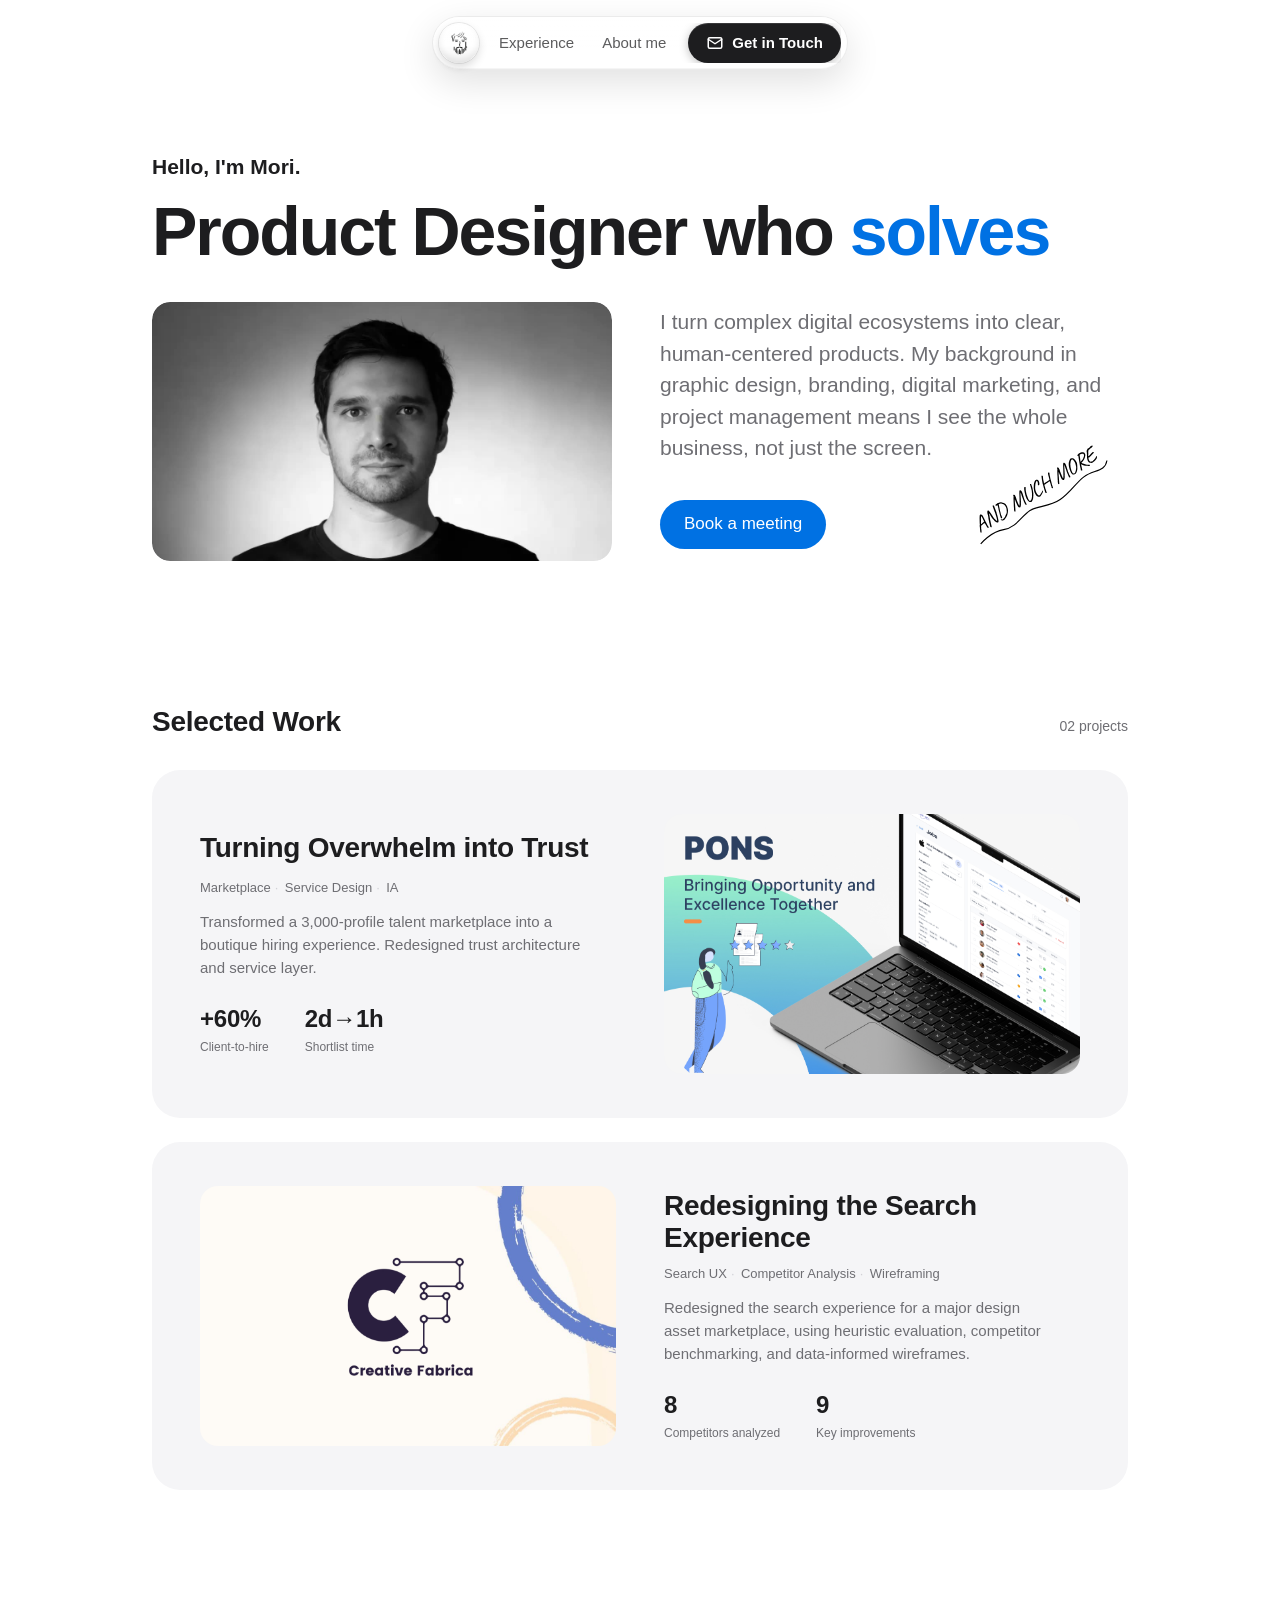
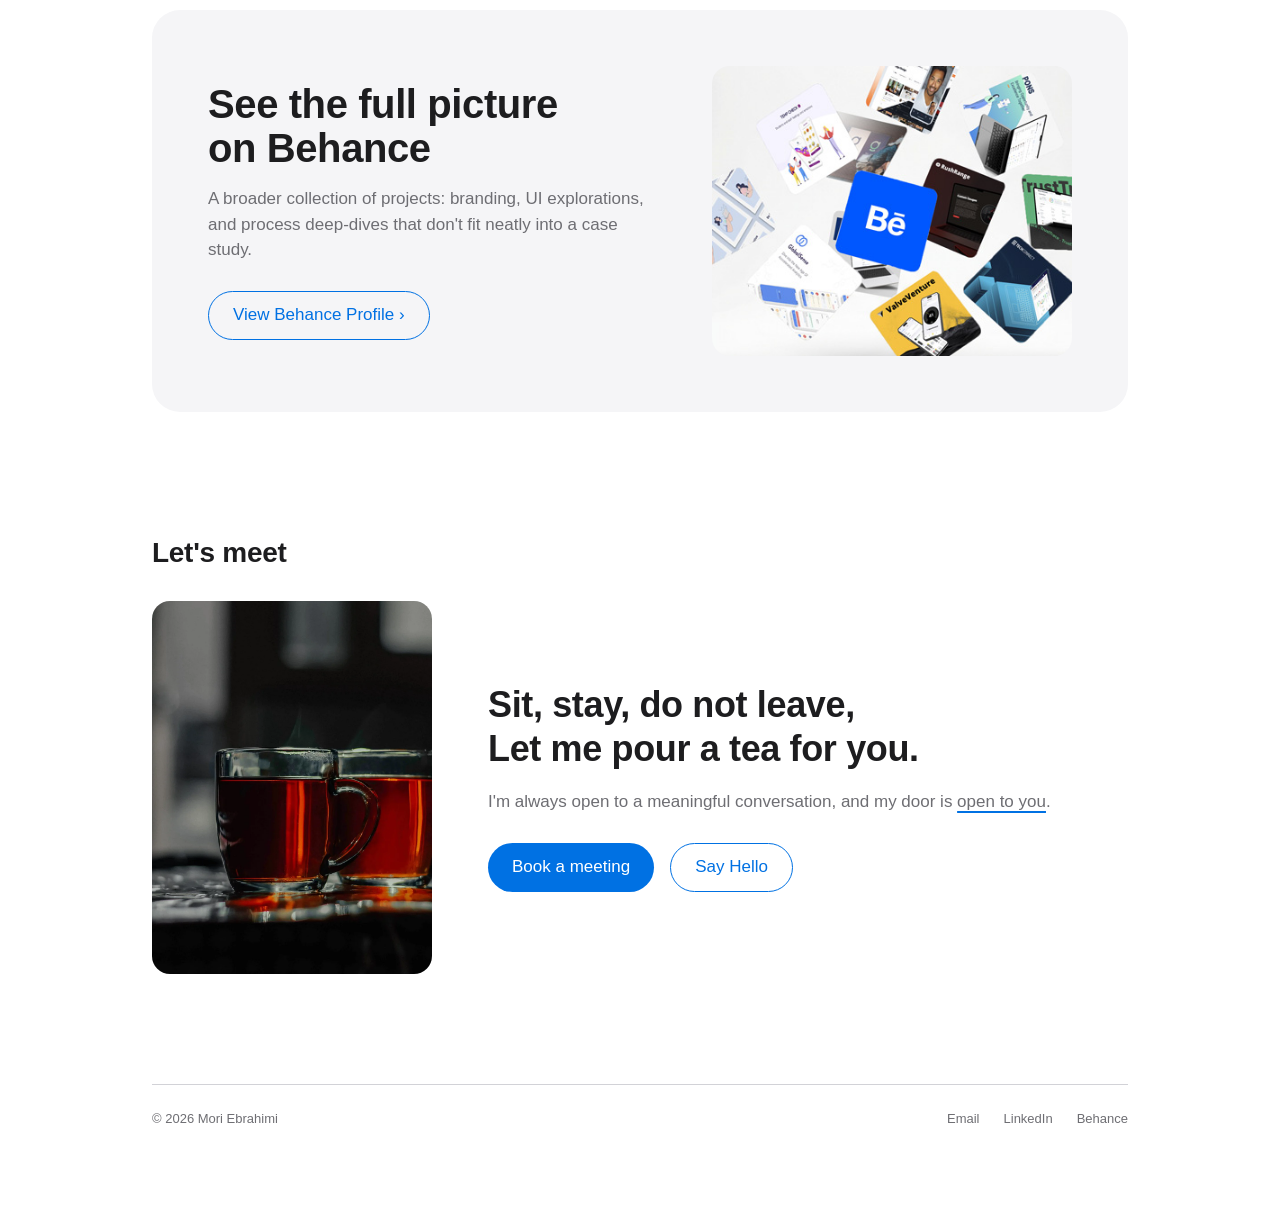
==== index.html @ 897877dc "Hero video zoom 120% to 115% Co-Authored-By: Claude Fable 5.1 <noreply@anthropic.com>" ====
<!DOCTYPE html>
<html lang="en">
<head>
<meta charset="UTF-8"/>
<meta name="viewport" content="width=device-width,initial-scale=1"/>
<title>Mori Ebrahimi | Senior Product Designer</title>
<link rel="icon" type="image/png" href="favicon.png"/>
<link rel="stylesheet" href="style.css?v=20260906d"/>
</head>
<body>
<!--
THESIS: The Apple marketing-page canon executed straight for one designer's
portfolio: a recruiter gets an airy, familiar premium read and one blue action.
OWN-WORLD: White ground, ink #1d1d1f, gray #f5f5f7 bento cards at 28px radius,
system SF type (semibold negative-tracked display, gray 21px subheads), pill
buttons and links in Apple blue #0071e3.
STORY: Visitor learns who Mori is, sees outcome-led work, and books a meeting.
FIRST VIEWPORT: Floating black glass nav pill (avatar, links, "Get in Touch")
that collapses to "Let's talk" on scroll down; left-aligned greeting;
"Product Designer who [solves/builds/codes/ships]" headline with the verb
swapping in blue; delayed-start intro video beside a gray bio and the blue
Book-a-meeting pill.
FORM: Apple canon, user-pinned standing exit (beats roll); supersedes the
Swiss rendition of seed e1148bf5.
FINISH: unreviewed and undocumented is unfinished; this build ends with the
finish review, the verdict, DESIGN.md, and every shipping raster carrying its
provenance.
-->
<div class="page">

  <nav>
    <div class="nav-pill">
      <a class="nav-avatar" href="/" aria-label="Home"><img src="/favicon.png" alt=""/></a>
      <div class="nav-full">
        <a href="/experience">Experience</a>
        <a href="/aboutme">About me</a>
        <a class="nav-cta" href="mailto:hello@mortzart.com"><svg class="nav-cta-icon" width="18" height="18" viewBox="0 0 24 24" fill="none" stroke="currentColor" stroke-width="2" stroke-linecap="round" stroke-linejoin="round" aria-hidden="true"><rect x="3" y="5" width="18" height="14" rx="2"/><path d="m3 7 9 6 9-6"/></svg><span class="nav-cta-label">Get in Touch</span></a>
      </div>
      <a class="nav-compact" href="mailto:hello@mortzart.com" tabindex="-1" aria-hidden="true">
        <span class="nav-compact-label">Let's talk</span><span class="nav-status-dot"></span>
      </a>
    </div>
  </nav>

  <header class="hero">
    <div class="hero-greeting">Hello, I'm Mori.</div>
    <h1 class="hero-title">Product Designer who <span class="highlight word-swap" data-words="solves|builds|codes|ships" aria-live="off">solves</span></h1>
    <div class="hero-grid">
      <div class="hero-frame">
        <video class="hero-video" muted playsinline preload="auto" poster="me_4-poster.jpg" aria-label="Mori Ebrahimi introduction video">
          <source src="me_4.mp4" type="video/mp4"/>
          <source src="me_4.webm" type="video/webm"/>
        </video>
      </div>
      <div class="hero-copy">
        <p class="hero-bio">I turn complex digital ecosystems into clear, human-centered products. My background in graphic design, branding, digital marketing, and project management means I see the whole business, not just the screen.</p>
        <div class="hero-cta">
          <a href="https://calendar.google.com/calendar/u/0/appointments/schedules/AcZssZ2-j6TMMwh3sD5Ye2CDJEo66KCIDpyV97RvcYP5jib4iib-_JdBVq_wesDUoRJqHv11t3A0w6ZC?gv=true" target="_blank" class="btn-hello">Book a meeting</a>
          <img class="hero-doodle" src="hero-doodle.svg" alt="And much more" width="174" height="62"/>
        </div>
      </div>
    </div>
  </header>

  <!-- ── SELECTED WORK ── -->
  <div class="projects">
    <div class="sec-head">
      <h2 class="sec-label">Selected Work</h2>
      <div class="sec-count">02 projects</div>
    </div>

    <a href="/casestudy/pons" class="project fade-in">
      <div class="p-img">
        <img src="/casestudy/pons/images/Pons.jpg" alt="PONS project"/>
      </div>
      <div class="p-info">
        <div class="p-top">
          <div class="p-title">Turning Overwhelm into Trust</div>
          <div class="p-arrow">›</div>
        </div>
        <div class="p-tags">
          <span class="p-tag">Marketplace</span>
          <span class="p-tag">Service Design</span>
          <span class="p-tag">IA</span>
        </div>
        <div class="p-desc">Transformed a 3,000-profile talent marketplace into a boutique hiring experience. Redesigned trust architecture and service layer.</div>
        <div class="p-metrics">
          <div><div class="p-metric-val">+60%</div><div class="p-metric-lbl">Client-to-hire</div></div>
          <div><div class="p-metric-val">2d→1h</div><div class="p-metric-lbl">Shortlist time</div></div>
        </div>
      </div>
    </a>

    <a href="/casestudy/cf" class="project fade-in">
      <div class="p-img">
        <img src="/casestudy/cf/images/cf.jpg" alt="Creative Fabrica"/>
      </div>
      <div class="p-info">
        <div class="p-top">
          <div class="p-title">Redesigning the Search Experience</div>
          <div class="p-arrow">›</div>
        </div>
        <div class="p-tags">
          <span class="p-tag">Search UX</span>
          <span class="p-tag">Competitor Analysis</span>
          <span class="p-tag">Wireframing</span>
        </div>
        <div class="p-desc">Redesigned the search experience for a major design asset marketplace, using heuristic evaluation, competitor benchmarking, and data-informed wireframes.</div>
        <div class="p-metrics">
          <div><div class="p-metric-val">8</div><div class="p-metric-lbl">Competitors analyzed</div></div>
          <div><div class="p-metric-val">9</div><div class="p-metric-lbl">Key improvements</div></div>
        </div>
      </div>
    </a>
  </div>

  <!-- ── BEHANCE ── -->
  <div class="behance-section">
    <div class="behance-text">
      <h2 class="behance-title">See the full picture on Behance</h2>
      <p class="behance-desc">A broader collection of projects: branding, UI explorations, and process deep-dives that don't fit neatly into a case study.</p>
      <a href="https://www.behance.net/emorteza" target="_blank" class="btn-hello-sec">View Behance Profile ›</a>
    </div>
    <div class="behance-img">
      <img src="behance.jpg" alt="Behance portfolio"/>
    </div>
  </div>

  <!-- ── ABOUT (page fades to black as this scrolls to the viewport center) ── -->
  <div class="color-scope" data-color="#000000">
  <div class="about">
    <div class="sec-head">
      <h2 class="sec-label">Let's meet</h2>
    </div>
    <div class="about-content">
      <div class="about-portrait">
        <img src="tea.webp" alt="Tea"/>
      </div>
      <div>
        <div class="about-quote">Sit, stay, do not leave,<br>Let me pour a tea for you.</div>
        <div class="about-text">I'm always open to a meaningful conversation, and my door is <span class="underline-accent">open to you</span>.</div>
        <div class="btn-hello-group">
          <a href="https://calendar.google.com/calendar/u/0/appointments/schedules/AcZssZ2-j6TMMwh3sD5Ye2CDJEo66KCIDpyV97RvcYP5jib4iib-_JdBVq_wesDUoRJqHv11t3A0w6ZC?gv=true" target="_blank" class="btn-hello">Book a meeting</a>
          <a href="mailto:hello@mortzart.com" class="btn-hello-sec">Say Hello</a>
        </div>
      </div>
    </div>
  </div>

  <footer>
    <span>© 2026 Mori Ebrahimi</span>
    <div class="footer-links">
      <a href="mailto:hello@mortzart.com">Email</a>
      <a href="https://linkedin.com/in/emorteza" target="_blank">LinkedIn</a>
      <a href="https://www.behance.net/emorteza" target="_blank">Behance</a>
    </div>
  </footer>
  </div>

</div>
<script src="main.js?v=20260906"></script>
</body>
</html>
---- style.css ----
/*
  Apple marketing-page canon, executed straight (user-pinned).
  System SF type, ink #1d1d1f on white, gray #f5f5f7 bento cards with
  large radii, pill buttons in Apple blue, generous centered heroes.
*/

:root {
  --bg: #FFFFFF;
  --bg2: #F5F5F7;
  --bg3: #E8E8ED;
  --text: #1D1D1F;
  --muted: #6E6E73;
  --faint: #D2D2D7;
  --accent: #0071E3;
  --accent-hover: #0077ED;
  --dot: #E0D100;
  --accent2: #1D1D1F;
  --accent3: #86868B;
  --r-lg: 28px;
  --r-md: 18px;
  --r-sm: 12px;
  --serif: -apple-system, BlinkMacSystemFont, 'SF Pro Display', 'Helvetica Neue', Helvetica, Arial, sans-serif;
  --sans: -apple-system, BlinkMacSystemFont, 'SF Pro Text', 'SF Pro Display', 'Helvetica Neue', Helvetica, Arial, sans-serif;
  --mono: ui-monospace, 'SF Mono', SFMono-Regular, Menlo, monospace;
}

*, ::before, ::after { box-sizing: border-box; margin: 0; padding: 0; }
html { scroll-behavior: smooth; }
body {
  font-family: var(--sans);
  background: var(--bg);
  color: var(--text);
  line-height: 1.47;
  font-size: 17px;
  -webkit-font-smoothing: antialiased;
  overflow-x: hidden;
}
a { text-decoration: none; color: inherit; }
img { display: block; max-width: 100%; }
::selection { background: var(--accent); color: #FFFFFF; }
body { caret-color: var(--accent); }
:focus-visible { outline: 2px solid var(--accent); outline-offset: 3px; }

/* ══════════ LAYOUT ══════════ */
.page { max-width: 1024px; margin: 0 auto; padding: 104px 24px 80px; }

/* ══════════ NAV ══════════ */
nav {
  position: fixed;
  top: 16px;
  left: 0;
  right: 0;
  z-index: 100;
  display: flex;
  justify-content: center;
  align-items: center;
  pointer-events: none;
}
nav > * { pointer-events: auto; }


/* Floating glass pill: white glass on the light page. Over the black "Let's meet"
   chapter (body.is-dark) the same glass reads black, like material picking up its ground. */
.nav-pill {
  position: relative;
  display: flex;
  align-items: center;
  height: 54px;
  padding: 0 6px;
  border-radius: 999px;
  background-color: rgba(255, 255, 255, 0.62);
  backdrop-filter: blur(24px) saturate(160%);
  -webkit-backdrop-filter: blur(24px) saturate(160%);
  border: 1px solid rgba(0, 0, 0, 0.08);
  box-shadow:
    0 12px 36px rgba(0, 0, 0, 0.12),
    inset 0 1px 0 rgba(255, 255, 255, 1),
    inset 0 -1px 0 rgba(0, 0, 0, 0.04);
  transition: box-shadow 0.5s ease, background-color 0.8s ease, border-color 0.8s ease;
}
.nav-pill > * { position: relative; z-index: 1; }
/* Top sheen, separate layer so it can fade independently of the fill */
.nav-pill::before {
  content: '';
  position: absolute;
  inset: 0;
  border-radius: inherit;
  pointer-events: none;
  background: linear-gradient(180deg, rgba(255, 255, 255, 0.9) 0%, rgba(255, 255, 255, 0) 60%);
  opacity: 1;
  transition: opacity 0.8s ease;
}
nav.scrolled .nav-pill {
  background-color: rgba(255, 255, 255, 0.72);
  box-shadow:
    0 14px 40px rgba(0, 0, 0, 0.16),
    inset 0 1px 0 rgba(255, 255, 255, 1),
    inset 0 -1px 0 rgba(0, 0, 0, 0.04);
}
.nav-avatar {
  position: relative;
  flex: none;
  width: 40px;
  height: 40px;
  border-radius: 50%;
  overflow: hidden;
  background: #fff;
  box-shadow:
    0 0 0 1px rgba(0, 0, 0, 0.08),
    0 4px 10px rgba(0, 0, 0, 0.14);
  transition: box-shadow 0.3s ease;
}
.nav-avatar:hover {
  box-shadow:
    0 0 0 1px rgba(0, 0, 0, 0.12),
    0 6px 14px rgba(0, 0, 0, 0.2);
}
/* Curved-glass dome over the artwork: top specular arc, darker curved bottom */
.nav-avatar::after {
  content: '';
  position: absolute;
  inset: 0;
  border-radius: 50%;
  pointer-events: none;
  background:
    radial-gradient(ellipse 62% 38% at 50% 14%, rgba(255, 255, 255, 0.95) 0%, rgba(255, 255, 255, 0.45) 45%, rgba(255, 255, 255, 0) 100%),
    linear-gradient(180deg, rgba(255, 255, 255, 0.25) 0%, rgba(255, 255, 255, 0) 55%, rgba(0, 0, 0, 0.05) 100%);
  box-shadow:
    inset 0 -4px 6px rgba(0, 0, 0, 0.07),
    inset 0 1px 2px rgba(255, 255, 255, 1);
}
.nav-avatar img { display: block; width: 100%; height: 100%; object-fit: contain; transform: scale(0.82); }

/* The two states share one pill; widths animate via max-width */
.nav-full, .nav-compact {
  display: flex;
  align-items: center;
  white-space: nowrap;
  overflow: hidden;
  max-width: var(--w, 480px);
  opacity: 1;
  visibility: visible;
  transition:
    max-width 0.45s cubic-bezier(0.4, 0, 0.2, 1),
    opacity 0.25s ease 0.1s,
    visibility 0s linear 0s;
}
.nav-full a {
  flex: none;
  color: var(--text);
  font-size: 15px;
  font-weight: 500;
  padding: 0 14px;
  opacity: 0.72;
  transition: opacity 0.2s, color 0.8s ease;
}
.nav-full a:first-child { margin-left: 6px; }
.nav-full a:hover { opacity: 1; }
.nav-full a.active { opacity: 1; }
.nav-cta {
  display: inline-flex;
  align-items: center;
  gap: 8px;
  height: 40px;
  margin-left: 8px;
  padding: 0 18px !important;
  border-radius: 999px;
  background: #1D1D1F;
  color: #FFFFFF !important;
  font-weight: 600 !important;
  opacity: 1 !important;
  box-shadow: 0 2px 10px rgba(0, 0, 0, 0.25), inset 0 1px 0 rgba(255, 255, 255, 0.12);
  transition: transform 0.2s ease, box-shadow 0.2s ease, background-color 0.8s ease, color 0.8s ease;
}
.nav-cta:hover { transform: translateY(-1px); box-shadow: 0 4px 14px rgba(0, 0, 0, 0.3); }
.nav-cta-icon { flex: none; }

.nav-compact {
  gap: 10px;
  color: var(--text);
  transition: color 0.8s ease;
  font-size: 15px;
  font-weight: 600;
}
.nav-compact-label { padding-left: 12px; }
.nav-status-dot {
  flex: none;
  width: 10px;
  height: 10px;
  margin-right: 14px;
  border-radius: 50%;
  background: #30d158;
  box-shadow: 0 0 0 0 rgba(48, 209, 88, 0.5);
  animation: status-pulse 2s ease-out infinite;
}
@keyframes status-pulse {
  0% { box-shadow: 0 0 0 0 rgba(48, 209, 88, 0.55); }
  100% { box-shadow: 0 0 0 8px rgba(48, 209, 88, 0); }
}

/* Collapsed / expanded toggling */
.nav-compact,
nav.scrolled .nav-full {
  max-width: 0;
  opacity: 0;
  visibility: hidden;
  transition:
    max-width 0.45s cubic-bezier(0.4, 0, 0.2, 1),
    opacity 0.2s ease,
    visibility 0s linear 0.45s;
}
nav.scrolled .nav-compact {
  max-width: var(--w, 240px);
  opacity: 1;
  visibility: visible;
  transition:
    max-width 0.45s cubic-bezier(0.4, 0, 0.2, 1),
    opacity 0.25s ease 0.1s,
    visibility 0s linear 0s;
}
@media (prefers-reduced-motion: reduce) {
  .nav-full, .nav-compact, nav.scrolled .nav-full, nav.scrolled .nav-compact { transition: none; }
  .nav-status-dot { animation: none; }
}


/* ══════════ HERO ══════════ */
.hero {
  text-align: left;
  margin: 48px 0 140px;
}
.hero-greeting {
  font-size: 21px;
  font-weight: 600;
  margin-bottom: 14px;
}
.hero-title {
  font-size: clamp(40px, 6.4vw, 68px);
  font-weight: 600;
  line-height: 1.02;
  letter-spacing: -0.03em;
  margin: 0 0 36px;
}
.hero-grid {
  display: grid;
  grid-template-columns: minmax(280px, 460px) 1fr;
  gap: 48px;
  align-items: start;
}
.hero-frame {
  width: 100%;
  aspect-ratio: 16 / 9;
  border-radius: var(--r-md);
  overflow: hidden;
  background: var(--bg2);
  isolation: isolate;                 /* Safari: keep the scaled video clipped to the rounded frame */
  -webkit-mask-image: -webkit-radial-gradient(white, black);
}
.hero-video {
  display: block;
  width: 100%;
  height: 100%;
  object-fit: cover;
  /* Frame stays fixed; the footage is zoomed 115% inside it and cropped by overflow: hidden */
  transform: scale(1.15);
  transform-origin: center;
}
.hero-copy { padding-top: 4px; }
.hero .highlight { color: var(--accent); }
.hero-bio {
  font-size: 21px;
  color: var(--muted);
  line-height: 1.5;
  max-width: 560px;
  margin: 0 0 36px;
}
.hero-cta {
  position: relative;
  display: flex;
  align-items: center;
  gap: 24px;
  flex-wrap: wrap;
}
.hero-doodle {
  position: absolute;
  right: 0;
  bottom: 100%;
  width: 190px;
  height: auto;
  transform: translateY(35%) rotate(-32deg);
  transform-origin: center;
  pointer-events: none;
  user-select: none;
}

/* Word swap: all words stacked in one grid cell so width never jumps */
.word-swap {
  display: inline-grid;
  vertical-align: baseline;
  text-align: left;
  transition: width 0.45s ease;
}
.word-swap > span {
  grid-area: 1 / 1;
  width: max-content;
  opacity: 0;
  transform: translateY(0.35em);
  transition: opacity 0.45s ease, transform 0.45s ease;
  white-space: nowrap;
}
.word-swap > span.is-active {
  opacity: 1;
  transform: translateY(0);
}
.word-swap > span.is-leaving {
  opacity: 0;
  transform: translateY(-0.35em);
}
@media (prefers-reduced-motion: reduce) {
  .word-swap > span { transition: none; }
}

/* ══════════ SECTION HEADERS ══════════ */
.sec-head {
  display: flex;
  justify-content: space-between;
  align-items: baseline;
  margin-bottom: 28px;
}
.sec-label {
  font-size: 28px;
  font-weight: 600;
  letter-spacing: -0.01em;
  color: var(--text);
}
.sec-count { font-size: 14px; color: var(--muted); }

/* ══════════ PAGE HERO (subpages) ══════════ */
.page-hero {
  text-align: center;
  margin: 40px 0 96px;
}
.page-hero h1 {
  font-size: clamp(40px, 5.4vw, 64px);
  font-weight: 600;
  line-height: 1.07;
  letter-spacing: -0.015em;
  margin: 0 auto 22px;
  max-width: 20ch;
  text-wrap: balance;
}
.page-hero p {
  font-size: 21px;
  color: var(--muted);
  line-height: 1.5;
  max-width: 600px;
  margin: 0 auto;
}

/* ══════════ PROJECTS ══════════ */
.projects { margin-bottom: 120px; }

.project {
  display: grid;
  grid-template-columns: 1fr 1fr;
  gap: 48px;
  padding: 44px 48px;
  background: var(--bg2);
  border-radius: var(--r-lg);
  margin-bottom: 24px;
  cursor: pointer;
  align-items: center;
}
.project:hover .p-title { color: var(--accent); }
.project:hover .p-arrow { opacity: 1; transform: translateX(0); }
.project:hover .p-img img { transform: scale(1.03); }

.p-img {
  overflow: hidden;
  aspect-ratio: 16 / 10;
  background: var(--bg);
  border-radius: var(--r-md);
}
.p-img img {
  width: 100%;
  height: 100%;
  object-fit: cover;
  display: block;
  transition: transform 0.5s cubic-bezier(0.2, 0.6, 0.2, 1);
}

.p-top {
  display: flex;
  justify-content: space-between;
  align-items: flex-start;
  margin-bottom: 10px;
}
.p-title {
  font-size: 28px;
  font-weight: 600;
  letter-spacing: -0.01em;
  line-height: 1.15;
  transition: color 0.2s;
}
.p-arrow {
  font-size: 22px;
  color: var(--accent);
  opacity: 0;
  transform: translateX(-8px);
  transition: all 0.25s;
  margin-top: 4px;
}
.p-tags {
  display: flex;
  gap: 14px;
  margin-bottom: 12px;
  flex-wrap: wrap;
}
.p-tag { font-size: 13px; color: var(--muted); }
.p-tag + .p-tag { position: relative; }
.p-tag + .p-tag::before {
  content: '·';
  position: absolute;
  left: -10px;
  color: var(--faint);
}
.p-desc {
  font-size: 15px;
  color: var(--muted);
  line-height: 1.55;
  max-width: 46ch;
}
.p-metrics { display: flex; gap: 36px; margin-top: 22px; }
.p-metric-val {
  font-size: 24px;
  font-weight: 600;
  letter-spacing: -0.01em;
}
.p-metric-lbl { font-size: 12px; color: var(--muted); margin-top: 2px; }

/* alternate image side */
.project:nth-child(even) { direction: rtl; }
.project:nth-child(even) > * { direction: ltr; }

/* ══════════ BEHANCE SECTION ══════════ */
.behance-section {
  margin-bottom: 120px;
  padding: 56px;
  background: var(--bg2);
  border-radius: var(--r-lg);
  display: flex;
  align-items: center;
  gap: 56px;
}
.behance-text { flex: 1; min-width: 0; }
.behance-img {
  flex: 0 0 360px;
  align-self: stretch;
  display: flex;
  align-items: center;
}
.behance-img img { width: 100%; height: auto; display: block; border-radius: var(--r-md); }
.behance-title {
  font-size: clamp(28px, 3.4vw, 40px);
  font-weight: 600;
  letter-spacing: -0.01em;
  line-height: 1.1;
  margin-bottom: 16px;
  max-width: 16ch;
}
.behance-desc {
  font-size: 17px;
  color: var(--muted);
  line-height: 1.5;
  max-width: 48ch;
  margin-bottom: 28px;
}

/* ══════════ ABOUT SECTION ══════════ */
.about { margin-bottom: 110px; }
.about-content {
  display: grid;
  grid-template-columns: 280px 1fr;
  gap: 56px;
  align-items: center;
}
.about-portrait {
  overflow: hidden;
  aspect-ratio: 3 / 4;
  background: var(--bg2);
  border-radius: var(--r-md);
}
.about-portrait img {
  width: 100%;
  height: 100%;
  object-fit: cover;
  display: block;
}
.about-quote {
  font-size: clamp(26px, 3vw, 36px);
  font-weight: 600;
  letter-spacing: -0.01em;
  line-height: 1.2;
  margin-bottom: 18px;
}
.about-text {
  font-size: 17px;
  color: var(--muted);
  line-height: 1.6;
  margin-bottom: 28px;
}
.underline-accent {
  text-decoration: underline;
  text-decoration-color: var(--accent);
  text-decoration-thickness: 2px;
  text-underline-offset: 4px;
}

/* ══════════ BUTTONS ══════════ */
.btn-hello {
  display: inline-block;
  font-size: 17px;
  font-weight: 400;
  color: #FFFFFF;
  background: var(--accent);
  padding: 12px 24px;
  border-radius: 980px;
  transition: background 0.2s;
}
.btn-hello:hover { background: var(--accent-hover); }
.btn-hello-sec {
  display: inline-block;
  font-size: 17px;
  color: var(--accent);
  border: 1px solid var(--accent);
  padding: 11px 24px;
  border-radius: 980px;
  transition: background 0.2s, color 0.2s;
}
.btn-hello-sec:hover { background: var(--accent); color: #FFFFFF; }
.btn-hello-group { display: flex; gap: 16px; flex-wrap: wrap; align-items: center; }
.btn-link {
  font-size: 17px;
  color: var(--accent);
}
.btn-link:hover { text-decoration: underline; }

/* ══════════ BEHANCE BANNER ══════════ */
.behance-banner {
  display: block;
  margin-bottom: 110px;
  overflow: hidden;
  border-radius: var(--r-lg);
  transition: opacity 0.2s;
}
.behance-banner:hover { opacity: 0.9; }
.behance-banner img { width: 100%; height: auto; display: block; }

/* ══════════ EXPERIENCE ══════════ */
.exp-list { margin-bottom: 110px; }

.exp-item {
  display: grid;
  grid-template-columns: 170px 1fr auto;
  gap: 32px;
  padding: 36px 0;
  border-bottom: 1px solid var(--faint);
  align-items: start;
}
.exp-list .exp-item:last-child { border-bottom: none; }

.exp-date { font-size: 14px; color: var(--muted); padding-top: 5px; }
.exp-role {
  font-size: 21px;
  font-weight: 600;
  letter-spacing: -0.01em;
  margin-bottom: 2px;
}
.exp-company { font-size: 15px; color: var(--text); margin-bottom: 2px; }
.exp-loc { font-size: 14px; color: var(--muted); margin-bottom: 14px; }
.exp-summary { font-size: 15px; color: var(--text); line-height: 1.6; margin-bottom: 12px; max-width: 640px; }
.exp-desc { font-size: 15px; color: var(--muted); line-height: 1.6; }
.exp-desc li { margin-left: 16px; margin-bottom: 6px; }
.exp-type { font-size: 13px; color: var(--muted); padding-top: 7px; white-space: nowrap; }

/* ══════════ SKILLS ══════════ */
.skills-section { margin-bottom: 110px; }
.skills-grid {
  display: grid;
  grid-template-columns: 1fr 1fr;
  gap: 56px;
}
.skills-cat-label {
  font-size: 15px;
  font-weight: 600;
  color: var(--text);
  margin-bottom: 12px;
}
.skills-tags { display: flex; flex-wrap: wrap; gap: 8px; }
.skill-tag {
  font-size: 14px;
  padding: 8px 16px;
  background: var(--bg2);
  border-radius: 980px;
  color: var(--text);
  transition: background 0.2s;
}
.skill-tag:hover { background: var(--bg3); }

/* ══════════ EDUCATION ══════════ */
.edu-block {
  display: grid;
  grid-template-columns: 170px 1fr;
  gap: 32px;
  padding: 28px 32px;
  background: var(--bg2);
  border-radius: var(--r-md);
  margin-bottom: 16px;
}
.edu-block:last-of-type { margin-bottom: 110px; }

/* ══════════ ABOUT PAGE ══════════ */
.about-hero-img-inline {
  overflow: hidden;
  aspect-ratio: 3 / 4;
  margin-bottom: 16px;
  background: var(--bg2);
  width: 260px;
  border-radius: var(--r-md);
}
.about-hero-img-inline img {
  width: 100%;
  height: 100%;
  object-fit: cover;
  object-position: center top;
}
.about-hero-img {
  overflow: hidden;
  aspect-ratio: 21 / 9;
  margin-bottom: 64px;
  background: var(--bg2);
  border-radius: var(--r-md);
}
.about-hero-img img {
  width: 100%;
  height: 100%;
  object-fit: cover;
  object-position: center top;
}
.about-intro {
  display: grid;
  grid-template-columns: 1fr auto;
  gap: 72px;
  margin-bottom: 110px;
  align-items: start;
}
.about-hero-mobile { display: none; }
.about-big-text {
  font-size: clamp(30px, 3.6vw, 44px);
  font-weight: 600;
  letter-spacing: -0.015em;
  line-height: 1.12;
  margin-bottom: 28px;
  text-wrap: balance;
}
.about-big-text mark {
  background: none;
  color: var(--accent);
}
.about-body-text {
  font-size: 17px;
  color: var(--muted);
  line-height: 1.6;
  margin-bottom: 32px;
  max-width: 62ch;
}
.about-sidebar { display: flex; flex-direction: column; gap: 16px; }

/* ══════════ CASE STUDY ══════════ */
.cs-back {
  display: inline-flex;
  align-items: center;
  gap: 6px;
  font-size: 14px;
  margin-top: 24px;
  color: var(--accent);
  margin-bottom: 48px;
  background: none;
  border: none;
  cursor: pointer;
}
.cs-back:hover { text-decoration: underline; }

.cs-hero-section {
  text-align: center;
  margin: 40px 0 56px;
}
.cs-title {
  font-size: clamp(40px, 5.4vw, 64px);
  font-weight: 600;
  line-height: 1.06;
  letter-spacing: -0.015em;
  margin: 0 auto 22px;
  max-width: 18ch;
  text-wrap: balance;
}
.cs-sub {
  font-size: 21px;
  color: var(--muted);
  line-height: 1.5;
  max-width: 620px;
  margin: 0 auto 22px;
}
.cs-tags { display: flex; gap: 14px; flex-wrap: wrap; justify-content: center; }
.cs-tag { font-size: 13px; color: var(--muted); }
.cs-tag + .cs-tag { position: relative; }
.cs-tag + .cs-tag::before {
  content: '·';
  position: absolute;
  left: -10px;
  color: var(--faint);
}

.cs-hero-img {
  overflow: hidden;
  aspect-ratio: 21 / 9;
  margin-bottom: 32px;
  background: var(--bg2);
  border-radius: var(--r-lg);
}
.cs-hero-img img { width: 100%; height: 100%; object-fit: cover; }

.cs-strip {
  display: grid;
  grid-template-columns: 1fr 1fr 1fr;
  gap: 16px;
  margin-bottom: 56px;
}
.cs-strip-cell {
  padding: 20px 24px;
  background: var(--bg2);
  border-radius: var(--r-md);
}
.cs-strip-label { font-size: 12px; color: var(--muted); margin-bottom: 4px; }
.cs-strip-val { font-size: 16px; font-weight: 600; }

.cs-quote { margin: 0 auto 40px; max-width: 640px; text-align: center; }
.cs-quote p {
  font-size: clamp(22px, 2.6vw, 28px);
  font-weight: 600;
  letter-spacing: -0.01em;
  line-height: 1.3;
}

.cs-intro {
  font-size: 17px;
  color: var(--muted);
  line-height: 1.65;
  margin: 0 auto 72px;
  max-width: 66ch;
}

.cs-ch {
  background: var(--bg2);
  border-radius: var(--r-lg);
  padding: 44px 48px;
  margin-bottom: 32px;
}
.cs-ch-head {
  display: flex;
  align-items: center;
  gap: 14px;
  margin-bottom: 20px;
  flex-wrap: wrap;
}
.cs-ch-badge {
  font-size: 12px;
  font-weight: 600;
  padding: 5px 14px;
  border-radius: 980px;
  white-space: nowrap;
}
.cs-ch-badge.c1 { background: var(--accent); color: #FFFFFF; }
.cs-ch-badge.c2 { background: var(--text); color: #FFFFFF; }
.cs-ch-title {
  font-size: 24px;
  font-weight: 600;
  letter-spacing: -0.01em;
}
.cs-ch-intro {
  font-size: 16px;
  color: var(--muted);
  line-height: 1.6;
  margin-bottom: 28px;
  max-width: 68ch;
}

.cs-find-label {
  font-size: 17px;
  font-weight: 600;
  color: var(--text);
  margin-bottom: 14px;
  margin-top: 32px;
}
.cs-findings { display: flex; flex-direction: column; gap: 10px; margin-bottom: 28px; }
.cs-find {
  background: var(--bg);
  border-radius: var(--r-sm);
  padding: 18px 22px;
  display: flex;
  gap: 20px;
}
.cs-find-num {
  font-size: 13px;
  font-weight: 600;
  color: var(--accent);
  min-width: 84px;
  flex-shrink: 0;
  padding-top: 2px;
}
.cs-find p { font-size: 15px; color: var(--muted); line-height: 1.6; }
.cs-find strong { color: var(--text); }

.cs-decs { display: flex; flex-direction: column; gap: 14px; }
.cs-dec {
  background: var(--bg);
  border-radius: var(--r-md);
  padding: 26px 30px;
}
.cs-dec-title {
  font-size: 16px;
  font-weight: 600;
  color: var(--text);
  margin-bottom: 10px;
}
.cs-dec p { font-size: 15px; color: var(--muted); line-height: 1.6; }
.cs-code {
  background: var(--bg2);
  border-radius: var(--r-sm);
  padding: 16px 20px;
  font-family: var(--mono);
  font-size: 13px;
  color: var(--text);
  line-height: 1.8;
  margin: 14px 0;
}
.cs-badge-row { display: flex; gap: 12px; flex-wrap: wrap; margin-top: 14px; }
.cs-badge-box {
  background: var(--bg2);
  border-radius: var(--r-sm);
  padding: 16px 20px;
  flex: 1;
  min-width: 220px;
}
.cs-badge-box.highlight { box-shadow: inset 0 0 0 1px var(--accent); }
.cs-badge-name { font-size: 15px; font-weight: 600; margin-bottom: 4px; }
.cs-badge-name.lime { color: var(--accent); }
.cs-badge-desc { font-size: 13px; color: var(--muted); line-height: 1.5; }
.cs-aside-quote { margin-top: 20px; }
.cs-aside-quote p {
  font-size: 17px;
  font-weight: 600;
  line-height: 1.45;
  color: var(--text);
  max-width: 52ch;
}

.cs-fail-modes { display: flex; gap: 14px; margin-bottom: 28px; flex-wrap: wrap; }
.cs-fail {
  background: var(--bg);
  border-radius: var(--r-sm);
  padding: 20px 24px;
  flex: 1;
  min-width: 220px;
}
.cs-fail h5 { font-size: 15px; font-weight: 600; margin-bottom: 6px; }
.cs-fail p { font-size: 14px; color: var(--muted); line-height: 1.55; }

.cs-options { display: flex; flex-direction: column; gap: 12px; margin-bottom: 28px; }
.cs-opt {
  background: var(--bg);
  border-radius: var(--r-sm);
  padding: 20px 24px;
  display: flex;
  gap: 18px;
  align-items: flex-start;
}
.cs-opt.out { opacity: 0.6; }
.cs-opt.selected { box-shadow: inset 0 0 0 1px var(--accent); }
.cs-opt-badge {
  font-size: 11px;
  font-weight: 600;
  padding: 4px 12px;
  border-radius: 980px;
  white-space: nowrap;
  flex-shrink: 0;
  margin-top: 2px;
}
.cs-opt-badge.out { background: var(--bg3); color: var(--muted); }
.cs-opt-badge.sel { background: var(--accent); color: #FFFFFF; }
.cs-opt h5 { font-size: 15px; font-weight: 600; margin-bottom: 4px; }
.cs-opt p { font-size: 14px; color: var(--muted); line-height: 1.55; }

.cs-tradeoff {
  background: var(--bg);
  border-radius: var(--r-md);
  padding: 24px 28px;
  margin-top: 18px;
}
.cs-tradeoff h5 { font-size: 16px; font-weight: 600; margin-bottom: 8px; }
.cs-tradeoff p { font-size: 15px; color: var(--muted); line-height: 1.6; }

.cs-results {
  display: grid;
  grid-template-columns: repeat(4, 1fr);
  gap: 20px;
  margin-bottom: 24px;
  text-align: center;
}
.cs-result {
  background: var(--bg2);
  border-radius: var(--r-md);
  padding: 28px 20px;
}
.cs-result-val {
  font-size: 32px;
  font-weight: 600;
  letter-spacing: -0.015em;
  color: var(--accent);
}
.cs-result-lbl { font-size: 13px; color: var(--muted); margin-top: 6px; }
.cs-results-note {
  font-size: 15px;
  color: var(--muted);
  line-height: 1.6;
  margin: 0 auto 48px;
  max-width: 66ch;
}

.cs-lessons { display: flex; flex-direction: column; gap: 14px; margin-bottom: 72px; }
.cs-lesson { display: flex; gap: 16px; align-items: flex-start; }
.cs-lesson-dot {
  background: var(--accent);
  width: 7px;
  height: 7px;
  border-radius: 50%;
  flex-shrink: 0;
  margin-top: 9px;
}
.cs-lesson p { font-size: 15px; color: var(--muted); line-height: 1.6; }
.cs-lesson strong { color: var(--text); }

/* ══════════ FOOTER ══════════ */
footer {
  padding-top: 24px;
  border-top: 1px solid var(--faint);
  display: flex;
  justify-content: space-between;
  align-items: center;
  font-size: 13px;
  color: var(--muted);
}
.footer-links { display: flex; gap: 24px; }
footer a { color: var(--muted); font-size: 13px; transition: color 0.2s; }
footer a:hover { color: var(--text); text-decoration: underline; }

/* ══════════ ANIMATIONS ══════════ */
.fade-in {
  opacity: 0;
  transform: translateY(18px);
  transition: opacity 0.7s cubic-bezier(0.2, 0.6, 0.2, 1), transform 0.7s cubic-bezier(0.2, 0.6, 0.2, 1);
}
.fade-in.visible { opacity: 1; transform: none; }
@media (prefers-reduced-motion: reduce) {
  .fade-in { opacity: 1; transform: none; transition: none; }
}

/* ══════════ COLOR SCOPE: page fades to black at "Let's meet" ══════════
   main.js adds body.is-dark once the [data-color] wrapper's top passes the
   viewport center (Mad Monkey-style). Tokens are swapped for contrast on #000. */
body { transition: background-color 0.8s ease, color 0.8s ease; }
body.is-dark {
  background: #000000;
  --bg: #000000;
  --bg2: #1C1C1E;
  --bg3: #2C2C2E;
  --text: #F5F5F7;
  --muted: #A1A1A6;
  --faint: #3A3A3C;
  --accent: #2997FF;
  --accent-hover: #5AAEFF;
  --accent2: #F5F5F7;
  --accent3: #86868B;
  color: var(--text);
}
/* Elements that read tokens directly need their own transitions to fade with the page */
.sec-label, .about-quote, .about-text, .about-portrait,
.behance-section, .behance-title, .behance-desc,
footer, footer a, .btn-hello-sec, .btn-link, .p-card, .p-desc, .p-metric-lbl {
  transition-property: color, background-color, border-color;
  transition-duration: 0.8s;
  transition-timing-function: ease;
}
footer a:hover, .btn-hello-sec:hover { transition-duration: 0.2s; }
/* Filled CTA keeps Apple blue so white label stays AA; outline CTA uses the brighter blue */
body.is-dark .btn-hello { background: #0071E3; }
body.is-dark .btn-hello:hover { background: #0077ED; }
body.is-dark .btn-hello-sec:hover { background: var(--accent); color: #000000; }
body.is-dark ::selection { background: var(--accent); color: #000000; }
/* Nav glass over the black chapter: same pill, now reading as black glass */
body.is-dark .nav-pill,
body.is-dark nav.scrolled .nav-pill {
  background-color: rgba(0, 0, 0, 0.55);
  border-color: rgba(255, 255, 255, 0.18);
  box-shadow:
    0 12px 36px rgba(0, 0, 0, 0.5),
    inset 0 1px 0 rgba(255, 255, 255, 0.28),
    inset 0 -1px 0 rgba(255, 255, 255, 0.06);
}
body.is-dark .nav-pill::before { opacity: 0.12; }
body.is-dark .nav-avatar {
  box-shadow:
    0 0 0 1px rgba(255, 255, 255, 0.28),
    0 4px 10px rgba(0, 0, 0, 0.4),
    0 0 16px rgba(255, 255, 255, 0.22);
}
body.is-dark .nav-full a { color: #FFFFFF; }
body.is-dark .nav-compact { color: #FFFFFF; }
body.is-dark .nav-cta { background: rgba(255, 255, 255, 0.92); color: #1D1D1F !important; }

/* ══════════ RESPONSIVE ══════════ */
@media (max-width: 768px) {
  .page { padding: 88px 20px 48px; }

  nav { top: 12px; padding: 0 16px; }
  .nav-pill { height: 48px; padding: 0 5px; }
  .nav-avatar { width: 36px; height: 36px; }
  .nav-full a { font-size: 14px; padding: 0 10px; }
  .nav-cta { height: 36px; width: 36px; padding: 0 !important; margin-left: 4px; justify-content: center; }
  .nav-cta-label { display: none; }
  .nav-compact { font-size: 14px; }

  .hero { margin: 24px 0 90px; }
  .hero-title { font-size: clamp(36px, 10vw, 52px); margin-bottom: 24px; }
  .hero-grid { grid-template-columns: 1fr; gap: 28px; }
  .hero-bio { font-size: 19px; }
  .hero-doodle { width: 130px; right: 0; transform: translateY(45%) rotate(-28deg); }

  .project { grid-template-columns: 1fr; gap: 24px; padding: 24px; border-radius: var(--r-md); }
  .project:nth-child(even) { direction: ltr; }

  .behance-section {
    flex-direction: column;
    align-items: flex-start;
    gap: 32px;
    padding: 28px 24px;
    border-radius: var(--r-md);
  }
  .behance-img { flex: none; width: 100%; }

  .about-content { grid-template-columns: 1fr; gap: 32px; }
  .about-portrait { max-width: 100%; }
  .about-intro { grid-template-columns: 1fr; gap: 32px; }

  .exp-item { grid-template-columns: 1fr; gap: 6px; padding: 28px 0; }
  .exp-type { padding-top: 10px; }
  .skills-grid { grid-template-columns: 1fr; gap: 40px; }
  .edu-block { grid-template-columns: 1fr; gap: 8px; }

  .cs-strip { grid-template-columns: 1fr; }
  .cs-ch { padding: 24px 20px; border-radius: var(--r-md); }
  .cs-results { grid-template-columns: 1fr 1fr; gap: 14px; }
  .cs-find { flex-direction: column; gap: 6px; }
  .cs-find-num { min-width: unset; padding-top: 0; }
  .cs-dec { padding: 20px; }
  .cs-ch-title { font-size: 20px; }

  .about-hero-img { aspect-ratio: 4 / 3; }
  .about-hero-mobile { display: block; }
  .about-sidebar-desktop { display: none; }

}
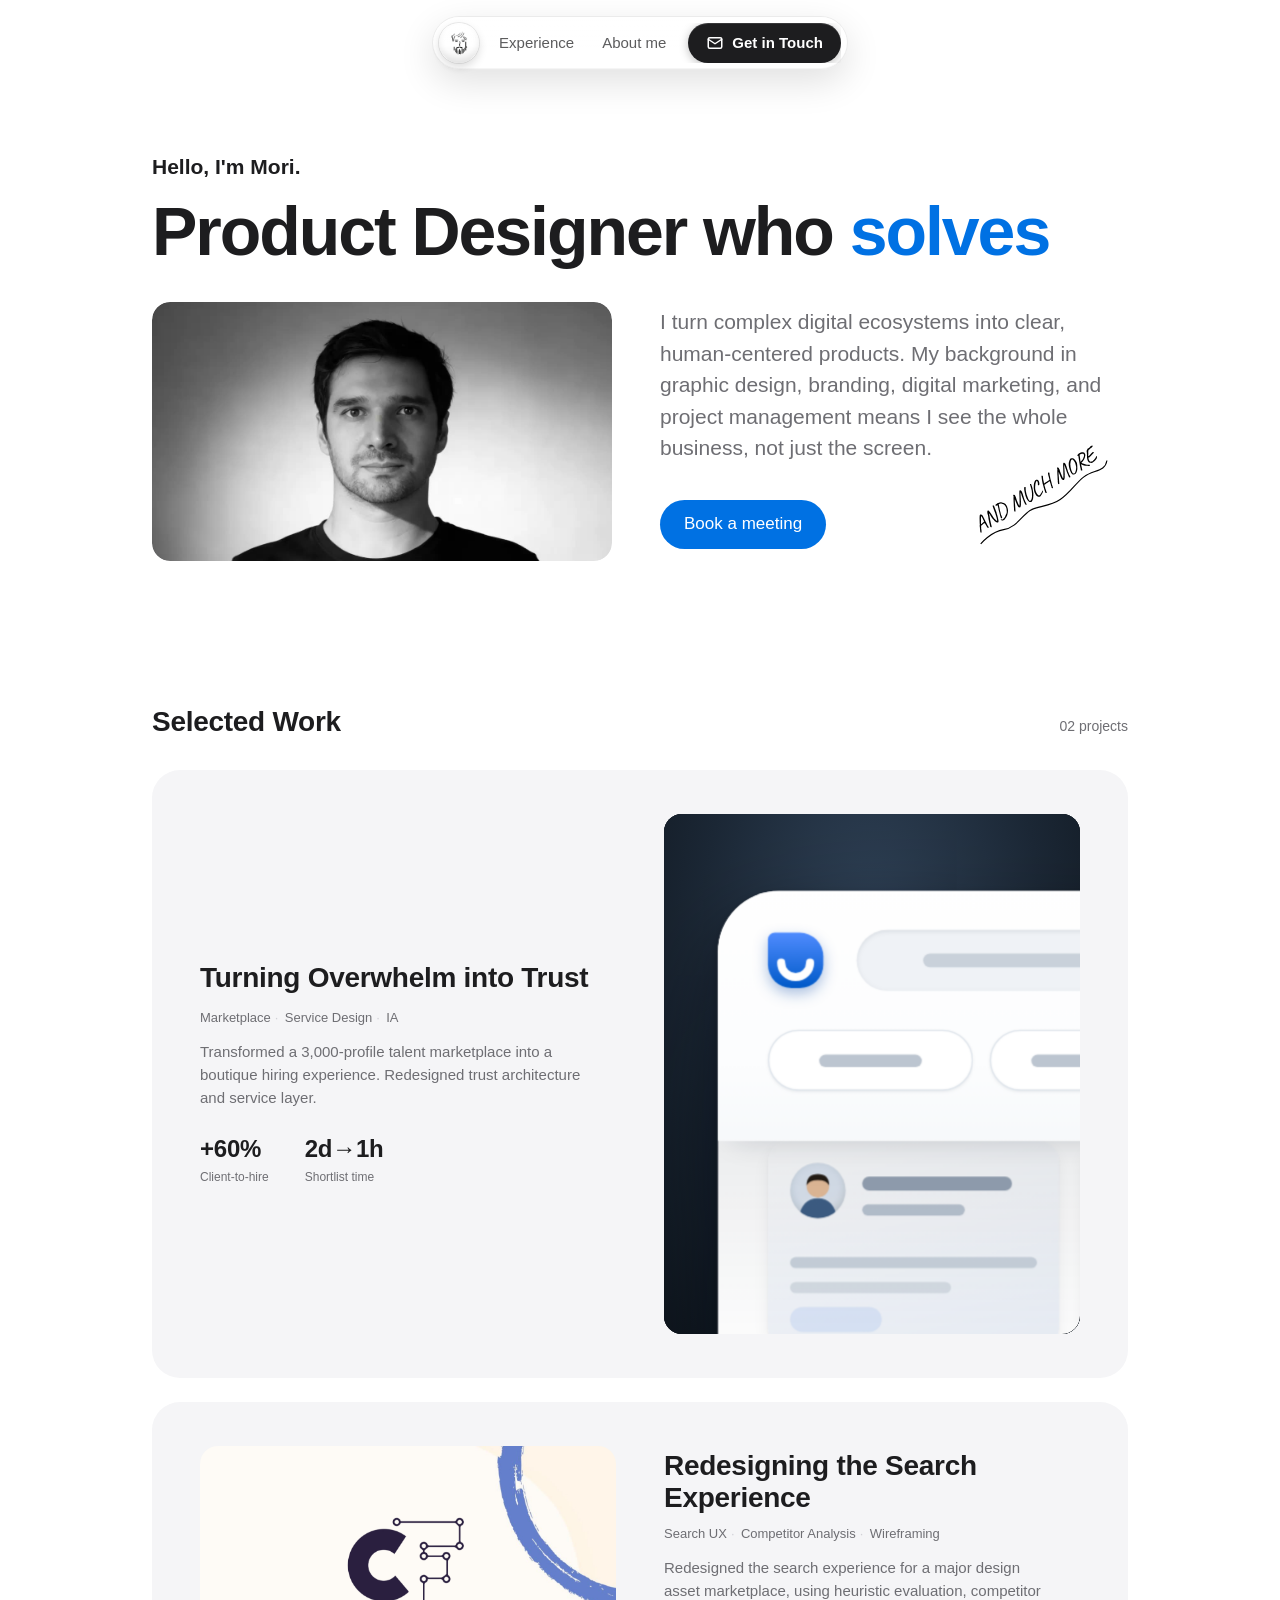
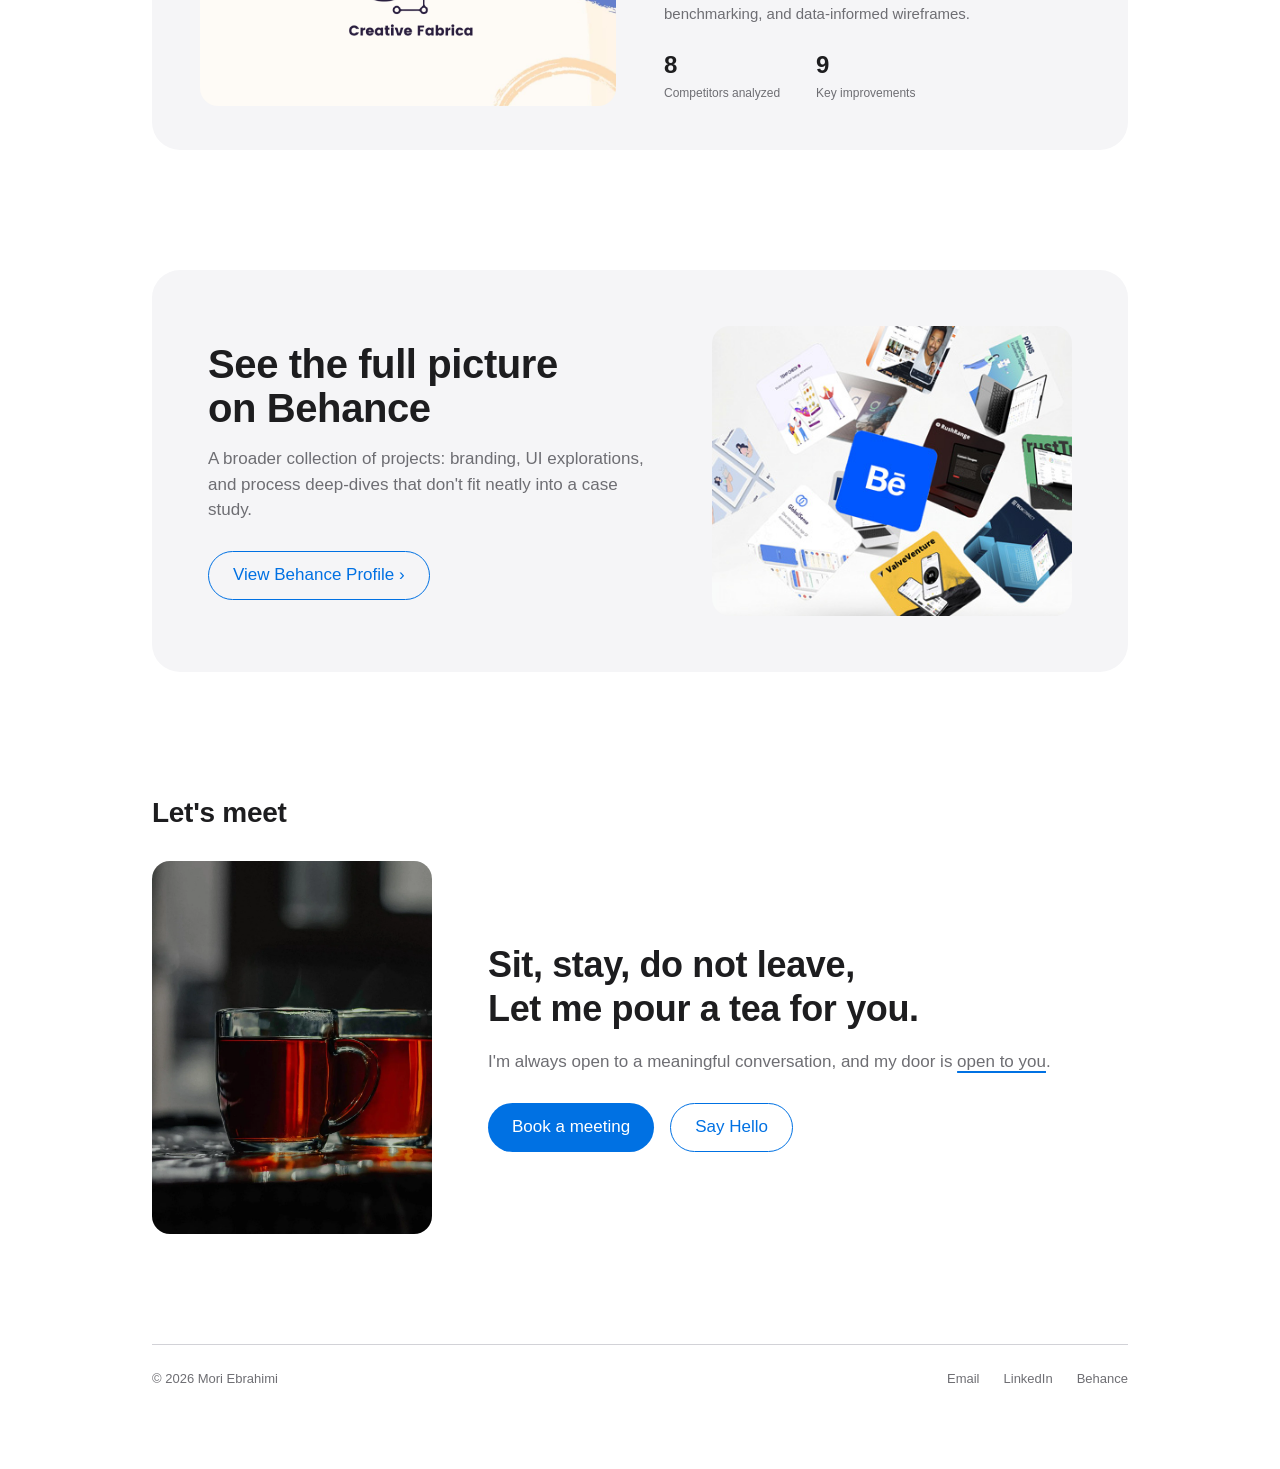
==== commit 07309c72: "Embed the Shortlist animation in the PONS card in place of the image Adds casestudy/pons/shortlist.h" ====
--- a/index.html
+++ b/index.html
@@ -5,7 +5,7 @@
 <meta name="viewport" content="width=device-width,initial-scale=1"/>
 <title>Mori Ebrahimi | Senior Product Designer</title>
 <link rel="icon" type="image/png" href="favicon.png"/>
-<link rel="stylesheet" href="style.css?v=20260906d"/>
+<link rel="stylesheet" href="style.css?v=20260907"/>
 </head>
 <body>
 <!--
@@ -70,8 +70,8 @@
     </div>
 
     <a href="/casestudy/pons" class="project fade-in">
-      <div class="p-img">
-        <img src="/casestudy/pons/images/Pons.jpg" alt="PONS project"/>
+      <div class="p-img p-anim">
+        <iframe class="p-anim-frame" src="/casestudy/pons/shortlist.html" title="The Shortlist: from 3,000 profiles to the right fit" loading="lazy" tabindex="-1" aria-hidden="true" scrolling="no"></iframe>
       </div>
       <div class="p-info">
         <div class="p-top">
@@ -158,6 +158,6 @@
   </div>
 
 </div>
-<script src="main.js?v=20260906"></script>
+<script src="main.js?v=20260907"></script>
 </body>
 </html>
--- a/style.css
+++ b/style.css
@@ -389,6 +389,20 @@
   transition: transform 0.5s cubic-bezier(0.2, 0.6, 0.2, 1);
 }
 
+/* Animated media slot: the PONS shortlist motion piece runs in a same-origin
+   iframe at its native 4:5, so the card grows taller than the 16:10 image slot. */
+.p-img.p-anim {
+  aspect-ratio: 4 / 5;
+  background: #10171F;   /* stage edge colour; covers the frame while it loads */
+}
+.p-anim-frame {
+  display: block;
+  width: 100%;
+  height: 100%;
+  border: 0;
+  pointer-events: none;  /* the whole card stays one click target */
+}
+
 .p-top {
   display: flex;
   justify-content: space-between;
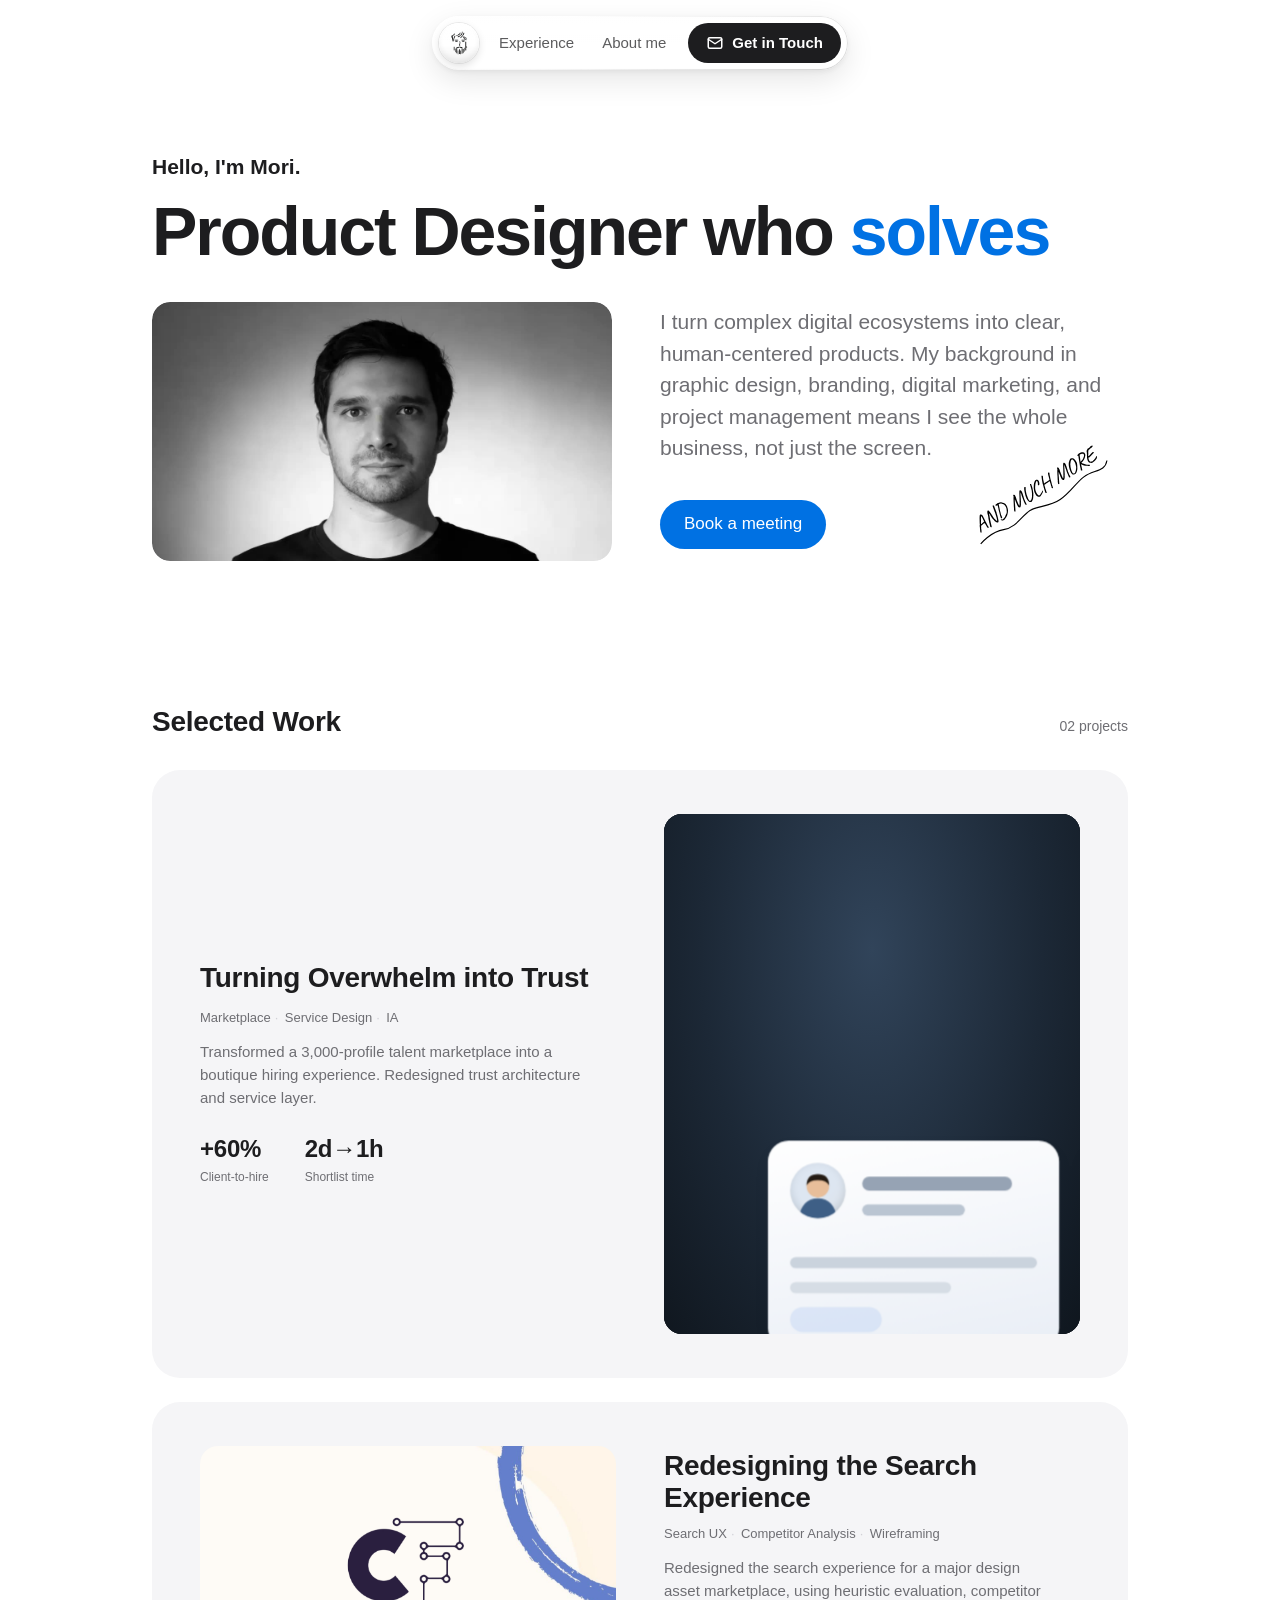
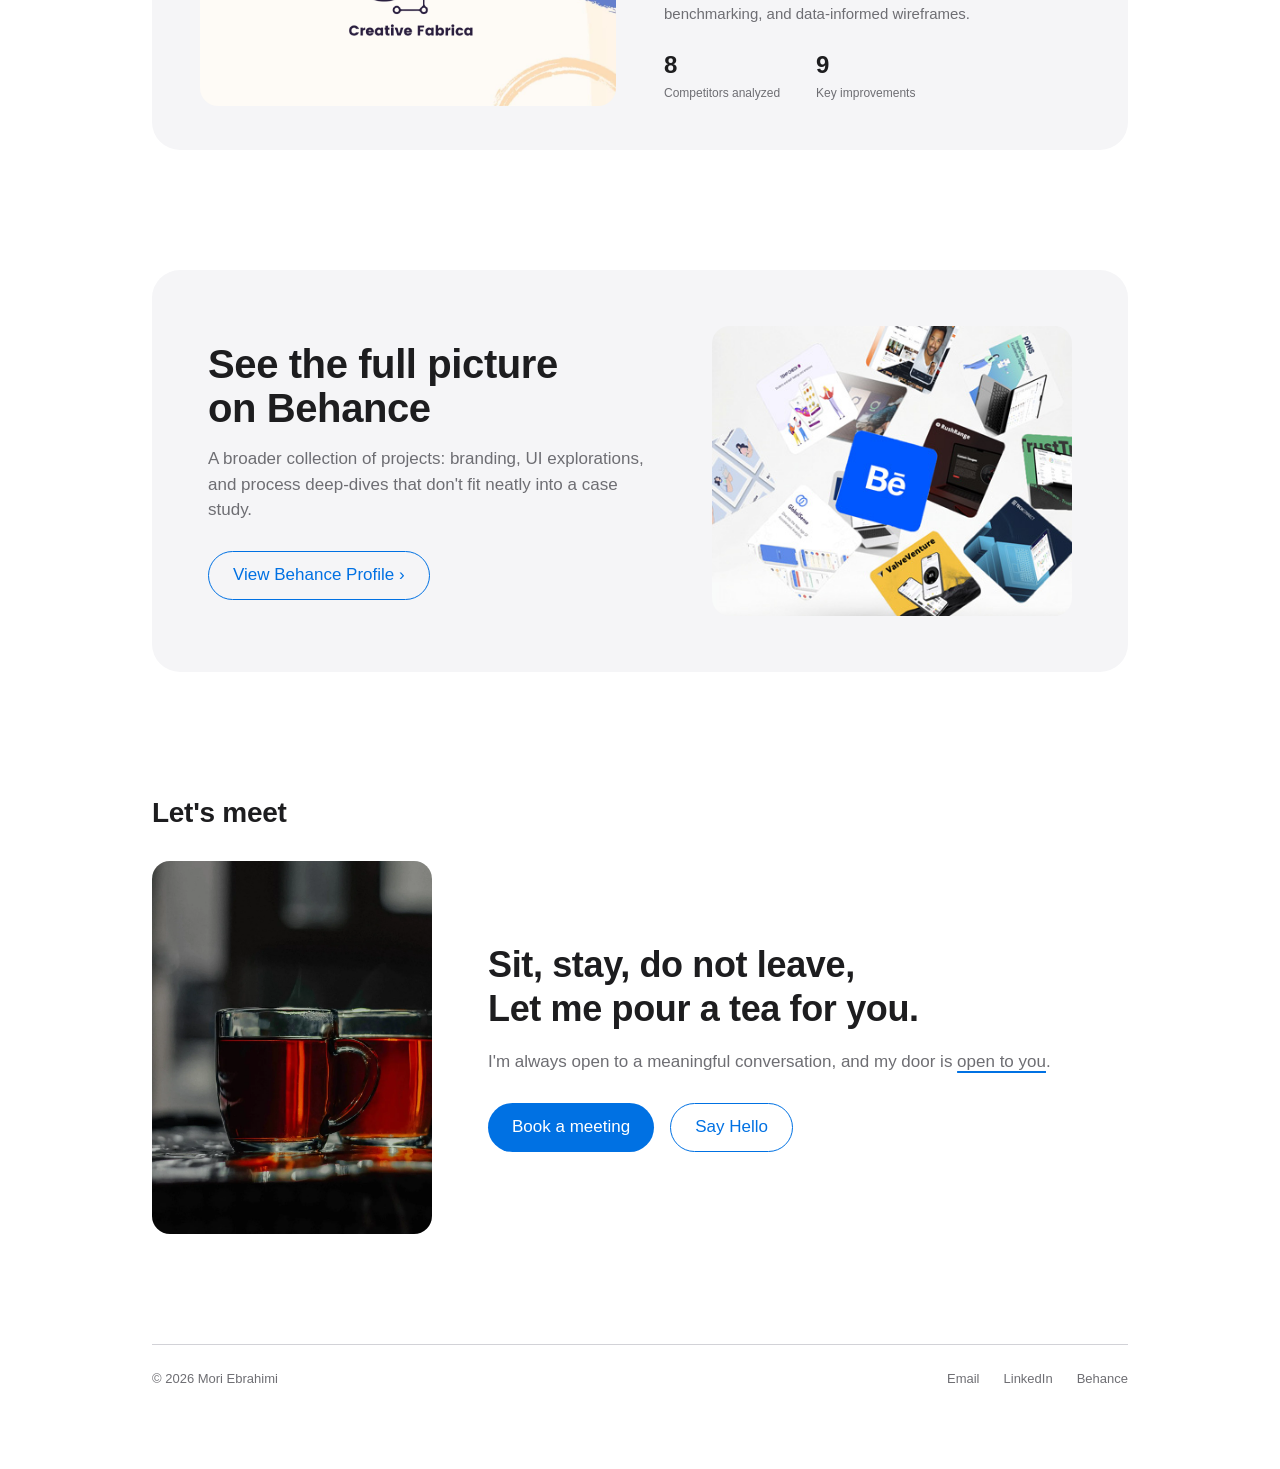
==== commit d0017a2e: "Liquid Glass nav: translucent pill, sliding lens, glass-over-CTA, dark-ground avatar - Nav pill foll" ====
--- a/index.html
+++ b/index.html
@@ -5,7 +5,7 @@
 <meta name="viewport" content="width=device-width,initial-scale=1"/>
 <title>Mori Ebrahimi | Senior Product Designer</title>
 <link rel="icon" type="image/png" href="favicon.png"/>
-<link rel="stylesheet" href="style.css?v=20260907"/>
+<link rel="stylesheet" href="style.css?v=20260908h"/>
 </head>
 <body>
 <!--
@@ -30,7 +30,7 @@
 
   <nav>
     <div class="nav-pill">
-      <a class="nav-avatar" href="/" aria-label="Home"><img src="/favicon.png" alt=""/></a>
+      <a class="nav-avatar" href="/" aria-label="Home"><img src="/home-avatar.png" alt=""/></a>
       <div class="nav-full">
         <a href="/experience">Experience</a>
         <a href="/aboutme">About me</a>
@@ -158,6 +158,6 @@
   </div>
 
 </div>
-<script src="main.js?v=20260907"></script>
+<script src="main.js?v=20260908f"></script>
 </body>
 </html>
--- a/style.css
+++ b/style.css
@@ -59,43 +59,141 @@
 nav > * { pointer-events: auto; }
 
 
-/* Floating glass pill: white glass on the light page. Over the black "Let's meet"
-   chapter (body.is-dark) the same glass reads black, like material picking up its ground. */
+/* Liquid Glass (regular variant): blurs and lifts the luminosity of whatever
+   scrolls beneath, picks up its colour, and carries a refractive rim that reads
+   as a lit edge. Over the black "Let's meet" chapter (body.is-dark) the same
+   material reads dark, like glass picking up its ground. */
 .nav-pill {
   position: relative;
+  isolation: isolate;
   display: flex;
   align-items: center;
   height: 54px;
-  padding: 0 6px;
+  padding: 0 7px;                       /* 7px inset → lens radius 20 is concentric with the 27px pill */
   border-radius: 999px;
-  background-color: rgba(255, 255, 255, 0.62);
-  backdrop-filter: blur(24px) saturate(160%);
-  -webkit-backdrop-filter: blur(24px) saturate(160%);
-  border: 1px solid rgba(0, 0, 0, 0.08);
+  background-color: rgba(255, 255, 255, 0.28);
+  backdrop-filter: blur(20px) saturate(180%);
+  -webkit-backdrop-filter: blur(20px) saturate(180%);
   box-shadow:
-    0 12px 36px rgba(0, 0, 0, 0.12),
-    inset 0 1px 0 rgba(255, 255, 255, 1),
-    inset 0 -1px 0 rgba(0, 0, 0, 0.04);
-  transition: box-shadow 0.5s ease, background-color 0.8s ease, border-color 0.8s ease;
+    0 1px 1px rgba(255, 255, 255, 0.9) inset,
+    0 -1px 1px rgba(0, 0, 0, 0.05) inset,
+    0 10px 30px rgba(0, 0, 0, 0.10),
+    0 2px 6px rgba(0, 0, 0, 0.06);
+  transition: box-shadow 0.5s ease, background-color 0.8s ease;
 }
 .nav-pill > * { position: relative; z-index: 1; }
-/* Top sheen, separate layer so it can fade independently of the fill */
+/* Refractive rim: a 1px gradient stroke, bright where light enters (top-left),
+   falling to a faint dark edge where the glass thickens (bottom-right). */
 .nav-pill::before {
+  content: '';
+  position: absolute;
+  inset: 0;
+  z-index: -1;
+  border-radius: inherit;
+  padding: 1px;
+  pointer-events: none;
+  background: linear-gradient(135deg,
+    rgba(255, 255, 255, 1) 0%,
+    rgba(255, 255, 255, 0.35) 30%,
+    rgba(0, 0, 0, 0.06) 70%,
+    rgba(0, 0, 0, 0.14) 100%);
+  -webkit-mask: linear-gradient(#000 0 0) content-box, linear-gradient(#000 0 0);
+  -webkit-mask-composite: xor;
+  mask: linear-gradient(#000 0 0) content-box, linear-gradient(#000 0 0);
+  mask-composite: exclude;
+  transition: opacity 0.8s ease;
+}
+/* Specular sheen across the upper face */
+.nav-pill::after {
+  content: '';
+  position: absolute;
+  inset: 1px;
+  z-index: -1;
+  border-radius: inherit;
+  pointer-events: none;
+  background: linear-gradient(180deg, rgba(255, 255, 255, 0.35) 0%, rgba(255, 255, 255, 0) 50%);
+  transition: opacity 0.8s ease;
+}
+
+/* The lens: one piece of thicker glass that sits behind the current item and
+   flows between items (home avatar ⇄ active link ⇄ hovered link) like
+   matchedGeometry in SwiftUI. Positioned by main.js. */
+.nav-lens {
+  position: absolute;
+  z-index: 0 !important;
+  pointer-events: none;                 /* glass is purely visual; never intercepts the link beneath */
+  left: 0; top: 0;
+  width: 40px; height: 40px;
+  border-radius: 999px;
+  background-color: rgba(255, 255, 255, 0.92);
+  box-shadow:
+    inset 0 1px 1px rgba(255, 255, 255, 1),
+    inset 0 -3px 5px rgba(0, 0, 0, 0.06),
+    0 0 0 1px rgba(0, 0, 0, 0.07),
+    0 3px 8px rgba(0, 0, 0, 0.12);
+  opacity: 0;
+  transform-origin: center;
+  transition: none;
+}
+.nav-lens.ready {
+  transition:
+    left 0.55s cubic-bezier(0.32, 1.35, 0.42, 1),
+    width 0.55s cubic-bezier(0.32, 1.35, 0.42, 1),
+    top 0.55s cubic-bezier(0.32, 1.35, 0.42, 1),
+    height 0.55s cubic-bezier(0.32, 1.35, 0.42, 1),
+    transform 0.55s cubic-bezier(0.32, 1.35, 0.42, 1),
+    background-color 0.35s ease,
+    box-shadow 0.35s ease,
+    opacity 0.3s ease;
+  opacity: 1;
+}
+.nav-lens::after { transition: background 0.35s ease, opacity 0.35s ease; }
+/* Curved dome: bright specular arc at the top, darker thickening at the base */
+.nav-lens::after {
   content: '';
   position: absolute;
   inset: 0;
   border-radius: inherit;
   pointer-events: none;
-  background: linear-gradient(180deg, rgba(255, 255, 255, 0.9) 0%, rgba(255, 255, 255, 0) 60%);
-  opacity: 1;
-  transition: opacity 0.8s ease;
-}
+  background:
+    radial-gradient(ellipse 62% 38% at 50% 12%, rgba(255, 255, 255, 0.95) 0%, rgba(255, 255, 255, 0.4) 45%, rgba(255, 255, 255, 0) 100%),
+    linear-gradient(180deg, rgba(255, 255, 255, 0.2) 0%, rgba(255, 255, 255, 0) 55%, rgba(0, 0, 0, 0.05) 100%);
+}
+/* Interactive glass: brightens under the pointer, gives under the finger */
+.nav-lens.hover { background-color: #FFFFFF; }
+/* Over the call-to-action the lens becomes clear glass (Apple's clear variant for
+   rich grounds): no fill of its own, just the lit rim and dome floating above the
+   button's solid colour. It rides above the button so the glass reads on top. */
+.nav-lens.clear, .nav-lens.clear.hover {
+  z-index: 2 !important;
+  background-color: rgba(255, 255, 255, 0.07);
+  box-shadow:
+    inset 0 1px 1px rgba(255, 255, 255, 0.55),
+    inset 0 -3px 5px rgba(0, 0, 0, 0.35),
+    0 0 0 1px rgba(255, 255, 255, 0.12);
+}
+.nav-lens.clear::after {
+  background:
+    radial-gradient(ellipse 62% 38% at 50% 12%, rgba(255, 255, 255, 0.42) 0%, rgba(255, 255, 255, 0.12) 45%, rgba(255, 255, 255, 0) 100%),
+    linear-gradient(180deg, rgba(255, 255, 255, 0.1) 0%, rgba(255, 255, 255, 0) 55%, rgba(0, 0, 0, 0.15) 100%);
+}
+.nav-lens.pressed, .nav-lens.clear.pressed {
+  transform: scale(0.96);
+  box-shadow:
+    inset 0 1px 1px rgba(255, 255, 255, 1),
+    inset 0 -2px 4px rgba(0, 0, 0, 0.08),
+    0 0 0 1px rgba(0, 0, 0, 0.09),
+    0 1px 4px rgba(0, 0, 0, 0.14);
+}
+
+/* Scroll edge effect: as content moves beneath, the glass thickens for legibility */
 nav.scrolled .nav-pill {
-  background-color: rgba(255, 255, 255, 0.72);
+  background-color: rgba(255, 255, 255, 0.42);
   box-shadow:
-    0 14px 40px rgba(0, 0, 0, 0.16),
-    inset 0 1px 0 rgba(255, 255, 255, 1),
-    inset 0 -1px 0 rgba(0, 0, 0, 0.04);
+    0 1px 1px rgba(255, 255, 255, 0.9) inset,
+    0 -1px 1px rgba(0, 0, 0, 0.05) inset,
+    0 14px 40px rgba(0, 0, 0, 0.14),
+    0 2px 6px rgba(0, 0, 0, 0.06);
 }
 .nav-avatar {
   position: relative;
@@ -104,32 +202,13 @@
   height: 40px;
   border-radius: 50%;
   overflow: hidden;
-  background: #fff;
-  box-shadow:
-    0 0 0 1px rgba(0, 0, 0, 0.08),
-    0 4px 10px rgba(0, 0, 0, 0.14);
-  transition: box-shadow 0.3s ease;
-}
-.nav-avatar:hover {
-  box-shadow:
-    0 0 0 1px rgba(0, 0, 0, 0.12),
-    0 6px 14px rgba(0, 0, 0, 0.2);
-}
-/* Curved-glass dome over the artwork: top specular arc, darker curved bottom */
-.nav-avatar::after {
-  content: '';
-  position: absolute;
-  inset: 0;
-  border-radius: 50%;
-  pointer-events: none;
-  background:
-    radial-gradient(ellipse 62% 38% at 50% 14%, rgba(255, 255, 255, 0.95) 0%, rgba(255, 255, 255, 0.45) 45%, rgba(255, 255, 255, 0) 100%),
-    linear-gradient(180deg, rgba(255, 255, 255, 0.25) 0%, rgba(255, 255, 255, 0) 55%, rgba(0, 0, 0, 0.05) 100%);
-  box-shadow:
-    inset 0 -4px 6px rgba(0, 0, 0, 0.07),
-    inset 0 1px 2px rgba(255, 255, 255, 1);
-}
-.nav-avatar img { display: block; width: 100%; height: 100%; object-fit: contain; transform: scale(0.82); }
+}
+.nav-avatar img {
+  display: block; width: 100%; height: 100%; object-fit: contain;
+  transform: scale(0.82);
+  transition: transform 0.35s cubic-bezier(0.32, 1.35, 0.42, 1);
+}
+.nav-avatar:hover img { transform: scale(0.9); }
 
 /* The two states share one pill; widths animate via max-width */
 .nav-full, .nav-compact {
@@ -147,17 +226,27 @@
 }
 .nav-full a {
   flex: none;
+  display: inline-flex;
+  align-items: center;
+  height: 40px;                          /* hit area matches the lens capsule */
   color: var(--text);
   font-size: 15px;
   font-weight: 500;
   padding: 0 14px;
   opacity: 0.72;
-  transition: opacity 0.2s, color 0.8s ease;
-}
+  transform-origin: center;
+  transition: opacity 0.2s, color 0.8s ease, transform 0.35s cubic-bezier(0.32, 1.35, 0.42, 1);
+}
+.nav-full a:not(.nav-cta):hover { transform: scale(1.06); }
 .nav-full a:first-child { margin-left: 6px; }
 .nav-full a:hover { opacity: 1; }
 .nav-full a.active { opacity: 1; }
+
+.nav-full a { position: relative; z-index: 1; }
+.nav-full a.active { font-weight: 600; }
+
 .nav-cta {
+  position: relative;
   display: inline-flex;
   align-items: center;
   gap: 8px;
@@ -169,11 +258,20 @@
   color: #FFFFFF !important;
   font-weight: 600 !important;
   opacity: 1 !important;
-  box-shadow: 0 2px 10px rgba(0, 0, 0, 0.25), inset 0 1px 0 rgba(255, 255, 255, 0.12);
-  transition: transform 0.2s ease, box-shadow 0.2s ease, background-color 0.8s ease, color 0.8s ease;
-}
-.nav-cta:hover { transform: translateY(-1px); box-shadow: 0 4px 14px rgba(0, 0, 0, 0.3); }
+  transform-origin: center;
+  transition:
+    transform 0.55s cubic-bezier(0.32, 1.35, 0.42, 1),
+    background-color 0.8s ease,
+    color 0.8s ease;
+}
+/* Pressed with the glass on it, the solid fill gives together with the lens */
+.nav-pill.lens-on-cta.pressed .nav-cta { transform: scale(0.96); transition-duration: 0.25s; transition-timing-function: cubic-bezier(0.2, 0.8, 0.2, 1); }
 .nav-cta-icon { flex: none; }
+.nav-cta-icon, .nav-cta-label {
+  transform-origin: center;
+  transition: transform 0.35s cubic-bezier(0.32, 1.35, 0.42, 1);
+}
+.nav-cta:hover .nav-cta-icon, .nav-cta:hover .nav-cta-label { transform: scale(1.06); }
 
 .nav-compact {
   gap: 10px;
@@ -220,6 +318,8 @@
 }
 @media (prefers-reduced-motion: reduce) {
   .nav-full, .nav-compact, nav.scrolled .nav-full, nav.scrolled .nav-compact { transition: none; }
+  .nav-lens.ready { transition: opacity 0.3s ease; }
+  .nav-full a, .nav-avatar img, .nav-cta-icon, .nav-cta-label { transition: none; }
   .nav-status-dot { animation: none; }
 }
 
@@ -744,6 +844,33 @@
 }
 .cs-hero-img img { width: 100%; height: 100%; object-fit: cover; }
 
+.cs-options-row {
+  display: grid;
+  grid-template-columns: minmax(0, 3fr) minmax(0, 2fr);
+  align-items: stretch;
+  gap: 20px;
+  margin-bottom: 28px;
+}
+.cs-options-row .cs-options { min-width: 0; margin-bottom: 0; }
+.cs-options-row .cs-opt { flex: 1 1 auto; }
+.cs-options-row .cs-video {
+  width: 100%;
+  align-self: center;
+}
+.cs-video {
+  flex: 0 0 260px;
+  width: 260px;
+  overflow: hidden;
+  background: var(--bg2);
+  border-radius: var(--r-md);
+}
+.cs-video video { display: block; width: 100%; height: auto; }
+@media (max-width: 768px) {
+  .cs-options-row { grid-template-columns: 1fr; }
+  .cs-options-row .cs-opt { flex: none; }
+  .cs-video { flex: none; width: 100%; }
+}
+
 .cs-strip {
   display: grid;
   grid-template-columns: 1fr 1fr 1fr;
@@ -817,6 +944,27 @@
   margin-top: 32px;
 }
 .cs-findings { display: flex; flex-direction: column; gap: 10px; margin-bottom: 28px; }
+.cs-research-row {
+  display: grid;
+  grid-template-columns: minmax(0, 3fr) minmax(0, 7fr);
+  gap: 20px;
+  align-items: stretch;
+  margin-bottom: 28px;
+}
+.cs-research-row .cs-findings { margin-bottom: 0; min-width: 0; }
+.cs-research-row .cs-find { flex: 1 1 auto; }
+.cs-research-img {
+  display: flex;
+  align-items: flex-end;
+  justify-content: center;
+  min-height: 0;
+}
+.cs-research-img img { width: 100%; height: 100%; object-fit: contain; object-position: center bottom; }
+@media (max-width: 768px) {
+  .cs-research-row { grid-template-columns: 1fr; }
+  .cs-research-row .cs-find { flex: none; }
+  .cs-research-img img { max-height: 320px; }
+}
 .cs-find {
   background: var(--bg);
   border-radius: var(--r-sm);
@@ -867,7 +1015,8 @@
   min-width: 220px;
 }
 .cs-badge-box.highlight { box-shadow: inset 0 0 0 1px var(--accent); }
-.cs-badge-name { font-size: 15px; font-weight: 600; margin-bottom: 4px; }
+.cs-badge-name { font-size: 15px; font-weight: 600; margin-bottom: 4px; display: flex; align-items: center; gap: 8px; }
+.cs-badge-ico { width: 18px; height: 18px; flex-shrink: 0; }
 .cs-badge-name.lime { color: var(--accent); }
 .cs-badge-desc { font-size: 13px; color: var(--muted); line-height: 1.5; }
 .cs-aside-quote { margin-top: 20px; }
@@ -895,9 +1044,13 @@
   background: var(--bg);
   border-radius: var(--r-sm);
   padding: 20px 24px;
-  display: flex;
-  gap: 18px;
-  align-items: flex-start;
+}
+.cs-opt-head {
+  display: flex;
+  align-items: center;
+  justify-content: space-between;
+  gap: 12px;
+  margin-bottom: 6px;
 }
 .cs-opt.out { opacity: 0.6; }
 .cs-opt.selected { box-shadow: inset 0 0 0 1px var(--accent); }
@@ -908,11 +1061,10 @@
   border-radius: 980px;
   white-space: nowrap;
   flex-shrink: 0;
-  margin-top: 2px;
 }
 .cs-opt-badge.out { background: var(--bg3); color: var(--muted); }
 .cs-opt-badge.sel { background: var(--accent); color: #FFFFFF; }
-.cs-opt h5 { font-size: 15px; font-weight: 600; margin-bottom: 4px; }
+.cs-opt h5 { font-size: 15px; font-weight: 600; }
 .cs-opt p { font-size: 14px; color: var(--muted); line-height: 1.55; }
 
 .cs-tradeoff {
@@ -1031,25 +1183,63 @@
     inset 0 1px 0 rgba(255, 255, 255, 0.28),
     inset 0 -1px 0 rgba(255, 255, 255, 0.06);
 }
-body.is-dark .nav-pill::before { opacity: 0.12; }
-body.is-dark .nav-avatar {
+body.is-dark .nav-pill::before { opacity: 0.35; }
+body.is-dark .nav-pill::after { opacity: 0.12; }
+body.is-dark .nav-lens {
+  background-color: rgba(255, 255, 255, 0.16);
   box-shadow:
-    0 0 0 1px rgba(255, 255, 255, 0.28),
-    0 4px 10px rgba(0, 0, 0, 0.4),
-    0 0 16px rgba(255, 255, 255, 0.22);
-}
+    inset 0 1px 1px rgba(255, 255, 255, 0.5),
+    inset 0 -3px 5px rgba(0, 0, 0, 0.25),
+    0 0 0 1px rgba(255, 255, 255, 0.22),
+    0 4px 10px rgba(0, 0, 0, 0.4);
+}
+body.is-dark .nav-lens.hover { background-color: rgba(255, 255, 255, 0.24); }
+/* The avatar keeps a white disc on the dark ground so the line art stays legible;
+   the lens turns white with it when it rests there */
+body.is-dark .nav-avatar { background: #FFFFFF; }
+body.is-dark .nav-lens.on-avatar, body.is-dark .nav-lens.on-avatar.hover {
+  background-color: #FFFFFF;
+  box-shadow:
+    inset 0 1px 1px rgba(255, 255, 255, 1),
+    inset 0 -3px 5px rgba(0, 0, 0, 0.06),
+    0 0 0 1px rgba(255, 255, 255, 0.25),
+    0 4px 10px rgba(0, 0, 0, 0.4);
+}
+body.is-dark .nav-lens.on-avatar::after { opacity: 1; }
+body.is-dark .nav-lens::after { opacity: 0.55; }
 body.is-dark .nav-full a { color: #FFFFFF; }
 body.is-dark .nav-compact { color: #FFFFFF; }
-body.is-dark .nav-cta { background: rgba(255, 255, 255, 0.92); color: #1D1D1F !important; }
+body.is-dark .nav-cta { background: #FFFFFF; color: #1D1D1F !important; }
+body.is-dark .nav-lens.clear, body.is-dark .nav-lens.clear.hover {
+  background-color: rgba(0, 0, 0, 0.03);
+  box-shadow:
+    inset 0 1px 1px rgba(255, 255, 255, 1),
+    inset 0 -3px 5px rgba(0, 0, 0, 0.12),
+    0 0 0 1px rgba(0, 0, 0, 0.08);
+}
+body.is-dark .nav-lens.clear::after {
+  opacity: 1;
+  background:
+    radial-gradient(ellipse 62% 38% at 50% 12%, rgba(255, 255, 255, 1) 0%, rgba(255, 255, 255, 0.45) 45%, rgba(255, 255, 255, 0) 100%),
+    linear-gradient(180deg, rgba(255, 255, 255, 0.25) 0%, rgba(255, 255, 255, 0) 55%, rgba(0, 0, 0, 0.06) 100%);
+}
+
+/* Accessibility: honour Reduce Transparency, on both grounds */
+@media (prefers-reduced-transparency: reduce) {
+  .nav-pill { background-color: rgba(255, 255, 255, 0.96); backdrop-filter: none; -webkit-backdrop-filter: none; }
+  .nav-lens { background-color: #FFFFFF; }
+  body.is-dark .nav-pill { background-color: rgba(28, 28, 30, 0.96); }
+  body.is-dark .nav-lens { background-color: rgba(255, 255, 255, 0.22); }
+}
 
 /* ══════════ RESPONSIVE ══════════ */
 @media (max-width: 768px) {
   .page { padding: 88px 20px 48px; }
 
   nav { top: 12px; padding: 0 16px; }
-  .nav-pill { height: 48px; padding: 0 5px; }
+  .nav-pill { height: 48px; padding: 0 6px; }
   .nav-avatar { width: 36px; height: 36px; }
-  .nav-full a { font-size: 14px; padding: 0 10px; }
+  .nav-full a { font-size: 14px; padding: 0 10px; height: 36px; }
   .nav-cta { height: 36px; width: 36px; padding: 0 !important; margin-left: 4px; justify-content: center; }
   .nav-cta-label { display: none; }
   .nav-compact { font-size: 14px; }
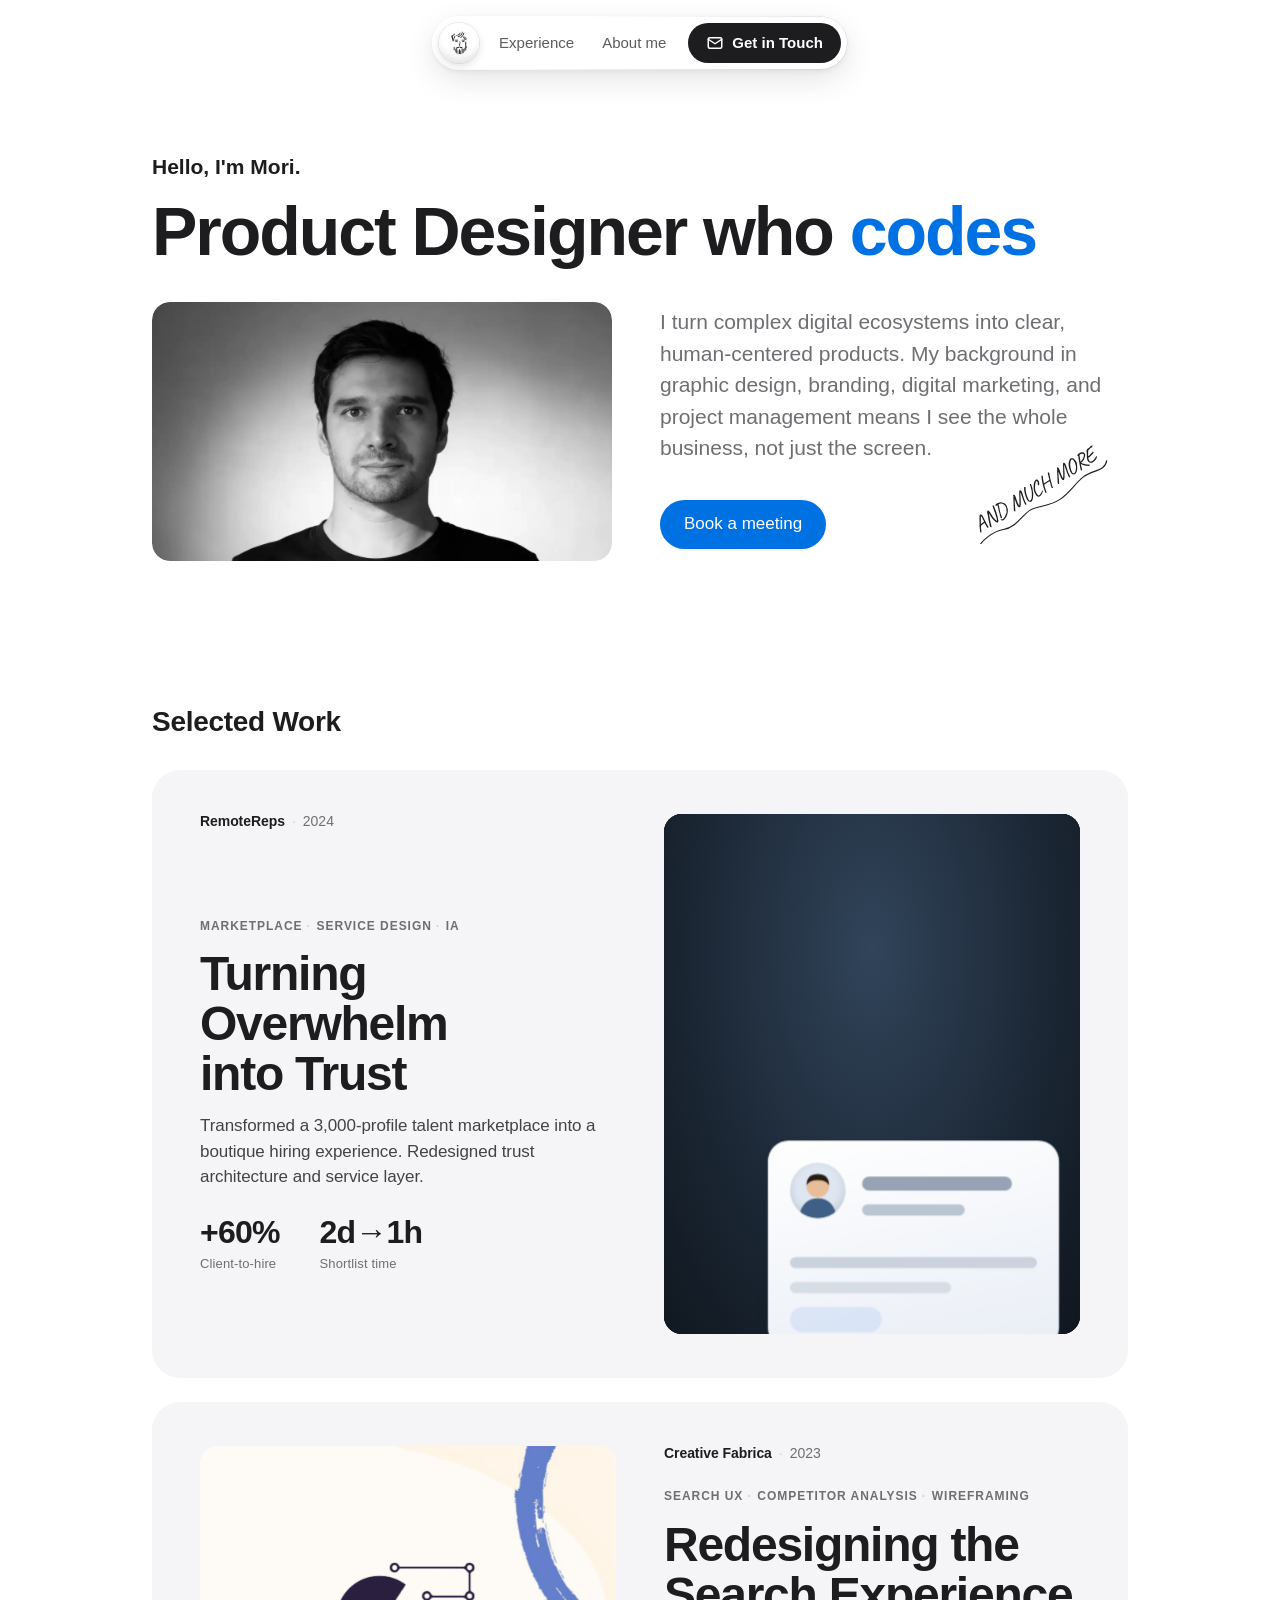
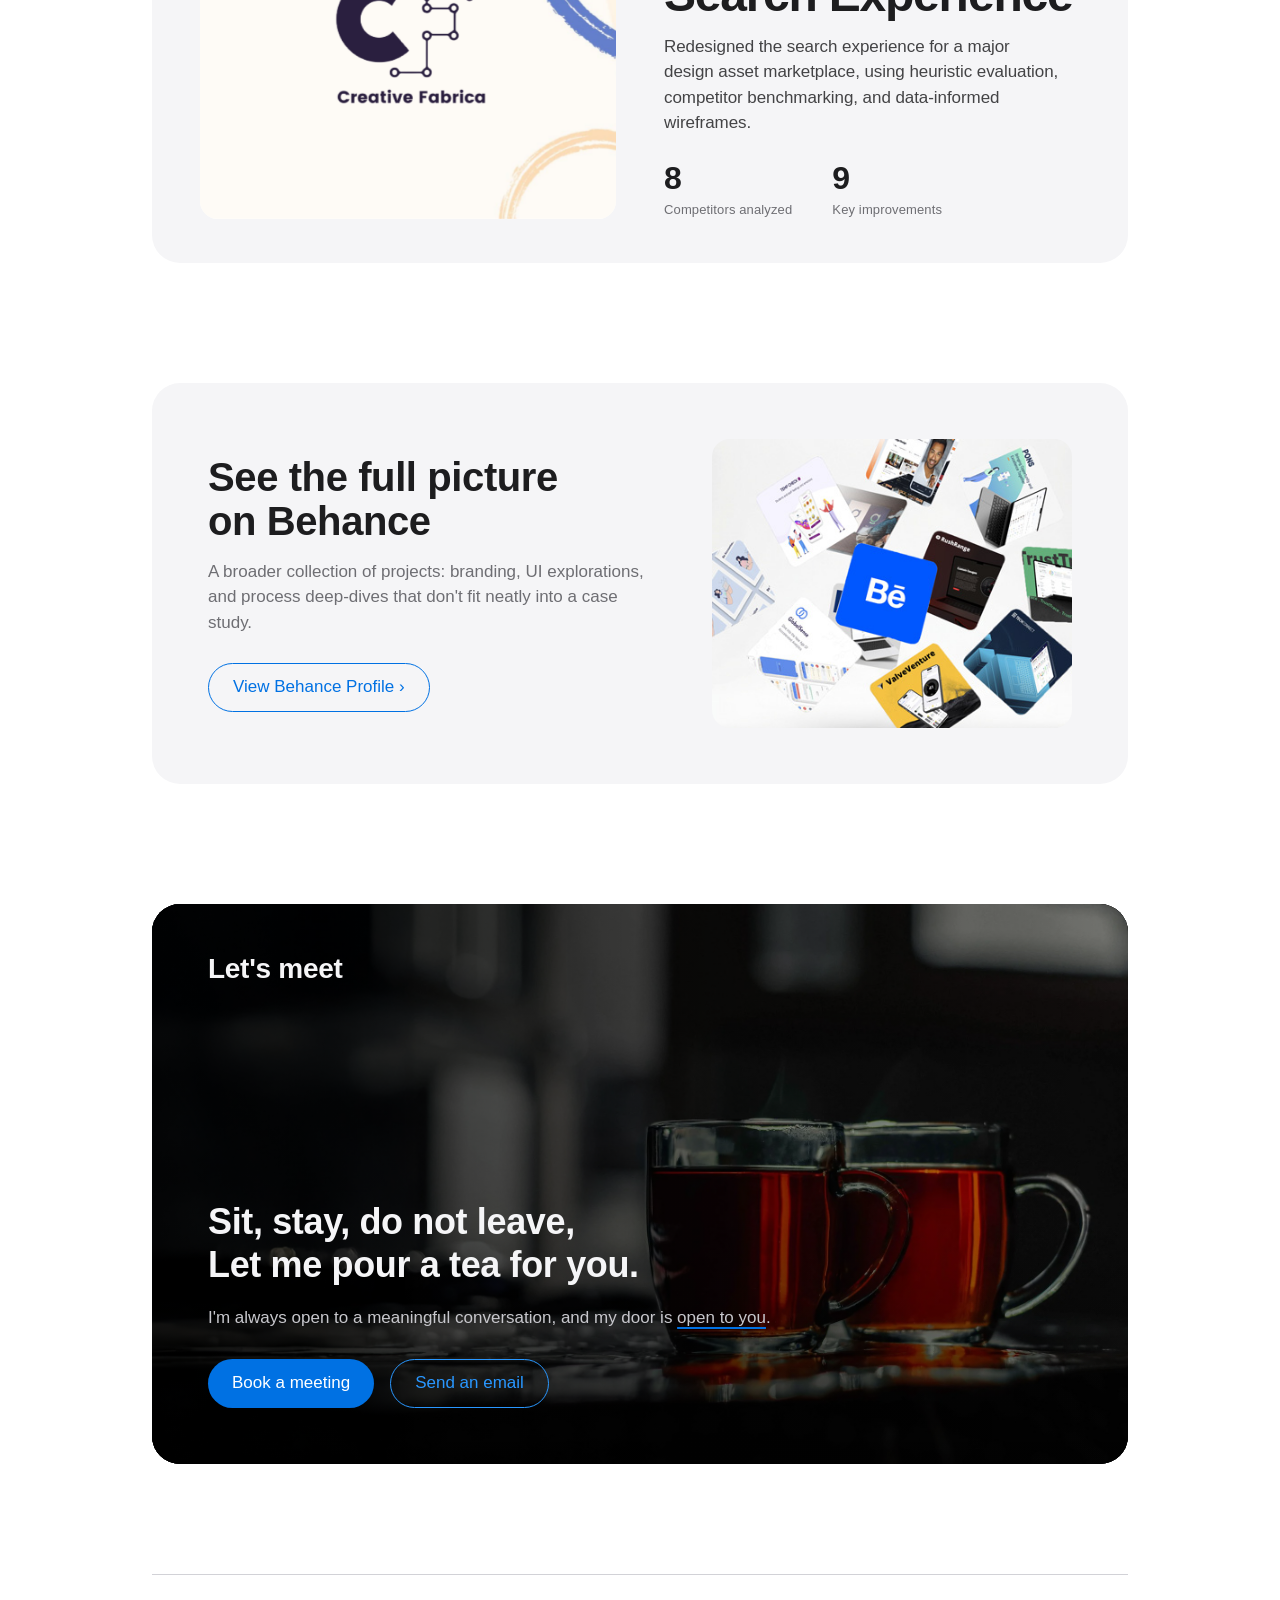
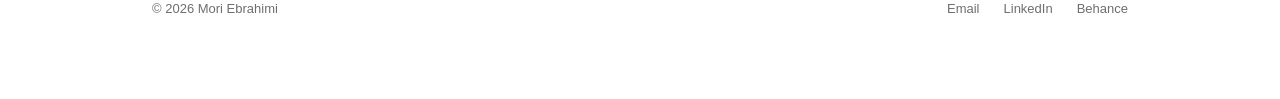
==== commit ba1cd217: "Home cards, Let's meet photo, hero doodle hover, About bio - Project cards: eyebrow/title/lede/figur" ====
--- a/index.html
+++ b/index.html
@@ -3,9 +3,9 @@
 <head>
 <meta charset="UTF-8"/>
 <meta name="viewport" content="width=device-width,initial-scale=1"/>
-<title>Mori Ebrahimi | Senior Product Designer</title>
+<title>Mori Ebrahimi | Lead Product Designer</title>
 <link rel="icon" type="image/png" href="favicon.png"/>
-<link rel="stylesheet" href="style.css?v=20260908h"/>
+<link rel="stylesheet" href="style.css?v=20260908y"/>
 </head>
 <body>
 <!--
@@ -17,7 +17,7 @@
 STORY: Visitor learns who Mori is, sees outcome-led work, and books a meeting.
 FIRST VIEWPORT: Floating black glass nav pill (avatar, links, "Get in Touch")
 that collapses to "Let's talk" on scroll down; left-aligned greeting;
-"Product Designer who [solves/builds/codes/ships]" headline with the verb
+"Product Designer who [codes/builds/ships/solves]" headline with the verb
 swapping in blue; delayed-start intro video beside a gray bio and the blue
 Book-a-meeting pill.
 FORM: Apple canon, user-pinned standing exit (beats roll); supersedes the
@@ -44,7 +44,7 @@
 
   <header class="hero">
     <div class="hero-greeting">Hello, I'm Mori.</div>
-    <h1 class="hero-title">Product Designer who <span class="highlight word-swap" data-words="solves|builds|codes|ships" aria-live="off">solves</span></h1>
+    <h1 class="hero-title">Product Designer who <span class="highlight word-swap" data-words="codes|builds|ships|solves" aria-live="off">codes</span></h1>
     <div class="hero-grid">
       <div class="hero-frame">
         <video class="hero-video" muted playsinline preload="auto" poster="me_4-poster.jpg" aria-label="Mori Ebrahimi introduction video">
@@ -56,7 +56,36 @@
         <p class="hero-bio">I turn complex digital ecosystems into clear, human-centered products. My background in graphic design, branding, digital marketing, and project management means I see the whole business, not just the screen.</p>
         <div class="hero-cta">
           <a href="https://calendar.google.com/calendar/u/0/appointments/schedules/AcZssZ2-j6TMMwh3sD5Ye2CDJEo66KCIDpyV97RvcYP5jib4iib-_JdBVq_wesDUoRJqHv11t3A0w6ZC?gv=true" target="_blank" class="btn-hello">Book a meeting</a>
-          <img class="hero-doodle" src="hero-doodle.svg" alt="And much more" width="174" height="62"/>
+          <svg class="hero-doodle" viewBox="0 0 173.56 61.67" width="174" height="62" role="img" aria-label="And much more">
+            <g>
+            <g>
+            <path data-l="1" d="M25.64,38.93c-.24-.13-.37-.28-.39-.44s.07-.44.27-.84.51-1.02.94-1.87c.32-.6.56-1.07.73-1.41s.28-.59.34-.73.09-.24.09-.28c-.03-.12-.01-.22.04-.29.05-.07.14-.14.26-.19.07-.07.18-.19.33-.36.15-.17.3-.38.43-.62.12-.28.26-.57.42-.86s.37-.66.64-1.11c.27-.45.61-1.03,1.04-1.75.27-.47.56-.95.88-1.43.32-.49.66-.97,1.02-1.45.15-.19.28-.34.4-.45.12-.11.24-.16.36-.15.16,0,.34.05.55.16s.4.25.57.42.3.36.38.56c.07.11.09.33.08.68s-.04.77-.08,1.26-.09,1.02-.14,1.58c-.04.55-.1,1.2-.18,1.94-.08.75-.16,1.53-.23,2.35-.07.81-.13,1.6-.17,2.36-.04.76-.04,1.41,0,1.97,0,.12,0,.23,0,.34s-.02.19-.02.26c-.08.08-.21.12-.39.11-.18,0-.35-.05-.52-.13-.17-.08-.26-.18-.29-.3-.04-.04-.06-.1-.07-.17v-.47c0-.24.03-.62.04-1.14l.1-3.25-.26.02c-.12,0-.35,0-.68.04-.33.03-.7.06-1.08.11s-.75.09-1.07.14c-.33.05-.55.09-.67.13-.12,0-.26.08-.43.24s-.32.37-.47.62c-.05.19-.15.38-.29.59-.14.21-.21.35-.21.41-.09.07-.2.19-.32.38,0,.08-.06.28-.19.59s-.28.66-.47,1.04-.37.71-.56.99l-.42.64-.32-.24h0ZM29.79,32.47c.28-.05.52-.1.71-.13.19-.03.37-.05.53-.05.56-.13.97-.22,1.22-.27s.43-.07.53-.07.19.02.27.06c.05.07.13.12.22.14,0-.03.03-.18.06-.46.03-.28.06-.63.11-1.04.05-.41.09-.84.14-1.29s.08-.86.11-1.24.05-.67.06-.87c0-.25.03-.59.06-1-.08,0-.25.15-.51.44s-.55.68-.87,1.16-.62,1-.9,1.54c-.13.25-.26.48-.38.68-.12.2-.21.3-.28.3-.03.03-.1.14-.23.35s-.26.44-.41.7-.27.49-.36.7-.12.32-.08.35Z"/>
+            <path data-l="2" d="M35.87,39.51c-.13-.15-.22-.27-.26-.37-.04-.1-.04-.22,0-.36.03-.14.08-.34.15-.59.11-.43.22-.79.35-1.07s.25-.59.38-.9.24-.72.33-1.21c.21-.49.4-.96.57-1.4.17-.44.34-.94.53-1.5,0-.05.07-.19.18-.42s.24-.5.41-.83.32-.66.47-.99c.23-.64.41-1.19.55-1.65s.28-.88.43-1.25.34-.74.58-1.1c.16-.28.35-.46.56-.54s.42-.08.61.01c.19.09.33.26.41.53.07.13.12.29.17.48.05.19.09.46.13.81s.07.85.08,1.49c.03.76.03,1.51.02,2.26,0,.74,0,1.43,0,2.06.02.63.09,1.16.21,1.6.04.24.1.53.17.87s.15.68.24,1.01.17.62.26.84.16.34.21.34c.07,0,.16-.09.27-.26s.26-.49.44-.94c.18-.46.4-1.1.65-1.94s.54-1.91.86-3.22c.07-.23.16-.59.27-1.1s.2-1.02.25-1.54c.09-.33.19-.7.28-1.1s.18-.75.25-1.06.11-.48.11-.52v-.44c.07,0,.13-.09.18-.27s.08-.34.08-.47c0-.23.03-.41.09-.55s.12-.24.19-.31c.04-.11.14-.16.3-.15.16,0,.32.05.48.13s.26.19.3.32c.03.15,0,.48-.11.99s-.25,1.21-.45,2.08c0,.15-.04.39-.12.72-.08.33-.16.69-.25,1.06s-.15.7-.19.96c-.05.35-.11.67-.18.97s-.13.45-.2.43c-.35,1.51-.71,2.8-1.09,3.86s-.72,1.93-1.01,2.6c-.32.73-.67,1.18-1.05,1.33s-.79-.04-1.21-.59c-.25-.35-.45-.69-.6-1.03-.15-.34-.27-.74-.36-1.2s-.21-1.03-.34-1.71c-.2-.55-.31-1.1-.33-1.66s0-1.14.05-1.73.09-1.21.12-1.85c0-.64-.04-1.07-.08-1.28s-.12-.2-.23.03c-.11.23-.3.71-.55,1.41-.09.25-.22.56-.37.92-.15.36-.3.72-.45,1.07s-.27.66-.38.92-.17.43-.2.49c-.08.16-.17.37-.28.63-.11.26-.19.54-.26.83-.48,1.26-.84,2.26-1.07,3.01s-.4,1.27-.51,1.56c-.13.37-.27.62-.42.75-.15.13-.35.05-.62-.23v-.04Z"/>
+            <path data-l="3" d="M50.04,40.17c-.25.04-.49.06-.7.07-.21,0-.53-.04-.94-.15-.21-.07-.36-.15-.45-.24s-.23-.27-.43-.52c-.15-.21-.25-.41-.31-.59s-.07-.32-.03-.42.13-.13.26-.09c.04,0,.1.06.19.13s.17.16.25.27c.19.2.41.33.68.4s.62.07,1.06.02c.19-.04.41-.1.68-.17s.53-.16.78-.27.45-.21.6-.32c.71-.48,1.49-1,2.35-1.56.03-.05.08-.1.15-.13.07-.03.16-.07.27-.11.08-.08.21-.21.39-.38.18-.17.35-.35.52-.52s.27-.28.31-.3c.03-.12.05-.22.08-.29.03-.07.04-.15.04-.23.11-.11.25-.33.43-.67.18-.34.36-.72.55-1.14s.32-.8.4-1.15c.19-.93.23-1.72.14-2.37-.09-.64-.28-1.19-.57-1.65s-.65-.87-1.07-1.23c-.15-.12-.35-.25-.61-.39s-.53-.26-.81-.37c-.28-.11-.52-.19-.73-.26s-.33-.09-.37-.08c-.05.01-.16.22-.33.63-.17.41-.36.93-.59,1.55-.23.63-.47,1.3-.73,2-.26.71-.5,1.38-.73,2-.08.25-.17.52-.26.8-.09.28-.17.53-.24.73-.07.21-.1.34-.1.41-.15.23-.26.53-.35.9-.09.38-.18,1-.29,1.87-.12.45-.21.8-.26,1.03s-.11.35-.16.33l-.08.08c0,.08-.05.12-.16.12s-.23-.03-.37-.09-.25-.13-.33-.21c-.04-.15-.06-.29-.07-.42s.04-.39.15-.78c.07-.25.15-.56.25-.93s.21-.75.33-1.14c.12-.39.23-.76.34-1.09s.19-.59.24-.76c.09-.23.23-.65.4-1.28.11-.35.22-.69.33-1.04.11-.35.22-.66.33-.93s.18-.45.22-.53c.07-.17.17-.47.3-.88s.31-.88.52-1.38l.14-.66-.22-.1c-.16.05-.28.07-.37.05s-.14-.04-.17-.05c-.08.03-.19,0-.34-.06-.15-.07-.28-.15-.39-.26s-.18-.2-.21-.28c-.03-.05-.05-.17-.06-.34,0-.08.11-.16.3-.23s.43-.14.73-.19.63-.09.98-.11.7-.02,1.03,0c.35.03.67.1.98.22.31.12.64.25,1,.38.43.16.88.44,1.35.83.47.39.91.86,1.3,1.39.39.54.66,1.1.79,1.68.04.16.08.39.12.68s.06.58.07.85c0,.27-.02.45-.09.53-.03.05-.04.12-.05.19,0,.07.02.12.07.15,0,.04-.06.19-.14.45s-.15.49-.22.67c-.03.35-.11.71-.24,1.08-.13.37-.28.72-.44,1.05-.16.33-.31.6-.44.83-.05,0-.1,0-.15.03-.05.02-.04.04,0,.05,0,.07-.07.19-.22.38-.05.04-.14.14-.25.29s-.2.26-.27.31c0,.09-.05.17-.12.23s-.13.09-.18.09c-.04,0-.06.03-.06.08-.11.16-.27.35-.5.57s-.48.45-.77.68-.58.45-.88.65-.58.35-.85.46c-.13.09-.27.17-.42.23-.15.06-.29.12-.42.19-.07.05-.21.13-.44.23s-.47.2-.73.29-.49.16-.69.2h0Z"/>
+            </g>
+            <g>
+            <path data-l="4" d="M74.28,39.23c-.01.08-.09.1-.23.07s-.26-.13-.37-.29c-.11-.25-.16-.49-.16-.7s0-.54.02-.96c.08-.47.19-1.08.33-1.83.14-.76.31-1.61.5-2.55s.4-1.93.63-2.96c.16-.53.29-1.03.39-1.47.1-.45.2-.95.31-1.51,0-.04-.04-.02-.11.05s-.14.16-.21.25-.09.17-.08.22c-.19.27-.35.51-.5.74-.13.13-.29.4-.48.8s-.39.78-.62,1.12c-.21.4-.44.83-.68,1.29s-.45.85-.64,1.15c-.12.17-.24.38-.36.6-.12.23-.19.38-.22.44-.05.15-.15.32-.28.53s-.28.41-.44.61c-.08.12-.16.24-.24.37-.08.13-.17.28-.26.45,0,.04-.06.16-.19.36-.13.2-.28.42-.46.66s-.35.45-.51.62c-.47.49-.84.79-1.12.87-.28.09-.6-.03-.94-.35-.17-.21-.3-.46-.38-.73-.08-.27-.11-.62-.1-1.02s.06-.92.14-1.53c.09-.47.18-.94.26-1.41s.16-.92.23-1.34c.07-.42.14-.78.2-1.07s.11-.49.15-.58c.03-.27.02-.41-.02-.44-.04-.03-.12.05-.24.24-.05.09-.19.32-.42.69-.23.37-.49.82-.79,1.35-.3.54-.6,1.12-.89,1.74-.55,1.02-1,1.86-1.35,2.52s-.63,1.19-.84,1.57c-.21.39-.36.68-.45.86-.09.19-.16.31-.2.38s-.07.11-.1.14c-.12,0-.24-.05-.37-.15-.13-.1-.26-.22-.39-.35-.04-.09-.06-.19-.05-.28,0-.09.05-.23.13-.41s.2-.46.36-.83c.17-.35.33-.65.48-.91.15-.26.26-.42.34-.47.07-.11.13-.21.18-.32s.09-.23.1-.38c.07-.08.17-.24.31-.49.14-.25.28-.52.43-.81.11-.17.24-.4.41-.68.17-.28.34-.59.53-.93s.35-.66.5-.97c.61-1.06,1.14-1.95,1.56-2.68.43-.73.75-1.19.96-1.39.07-.07.14-.16.21-.28s.11-.23.11-.32c0-.28.06-.54.17-.77s.23-.34.35-.31c.13,0,.25.01.36.04s.22.11.34.26c.11.16.2.32.28.48s.07.48-.02.96c0,.19-.02.4-.06.63s-.08.45-.11.64c-.03.19-.06.34-.07.45-.17.52-.33,1.11-.48,1.75-.15.65-.28,1.3-.4,1.96-.12.66-.22,1.28-.3,1.85s-.13,1.04-.15,1.4c-.02.37-.01.58.03.63.09.05.17.06.24.02s.18-.21.34-.52c.09-.16.22-.36.39-.59s.33-.45.49-.65c.11-.19.27-.47.5-.84.23-.38.52-.86.87-1.45.35-.59.78-1.31,1.28-2.15.5-.85,1.07-1.83,1.71-2.96.31-.47.6-.93.87-1.37.27-.45.5-.74.67-.87.19-.17.38-.22.58-.13.2.09.38.26.53.53s.24.6.25,1c.01.19-.01.49-.07.9s-.15.89-.27,1.41c-.12.53-.27,1.07-.46,1.63-.04.23-.1.51-.19.85s-.18.69-.29,1.05-.21.7-.32,1.02c-.07.44-.14.88-.23,1.3-.09.43-.12.71-.09.86-.12.21-.2.52-.24.92-.04.4-.06.81-.06,1.24-.05.52-.09.89-.12,1.1-.03.21-.07.31-.14.3-.17-.05-.26-.02-.26.1v.03Z"/>
+            </g>
+            <g>
+            <path data-l="5" d="M79.24,39.31c-.62-.23-1.09-.58-1.41-1.07-.33-.49-.5-1.18-.52-2.07s.12-2.03.41-3.42c.09-.47.23-1,.4-1.6s.38-1.22.61-1.85c.23-.63.48-1.25.74-1.84.26-.59.52-1.12.77-1.57.31-.55.54-.89.71-1.03.17-.14.32-.2.45-.17.25.07.44.19.55.37s.15.37.12.58-.16.38-.39.53c-.15.17-.34.49-.57.95-.23.46-.47.91-.71,1.33-.27.78-.5,1.46-.7,2.05s-.37,1.15-.5,1.68c-.13.52-.25,1.07-.36,1.64-.12.56-.21,1.02-.27,1.38s-.1.66-.12.89c-.02.23-.03.44-.03.61v.54c.11.17.19.33.26.46.07.13.15.21.26.24.23.11.48.13.77.08.29-.05.57-.16.85-.32.07-.13.21-.25.42-.36.03.07.06.08.09.05.03-.03.06-.08.07-.13-.01-.05,0-.1.04-.15s.09-.1.14-.15c.11-.04.26-.18.47-.41s.42-.5.64-.79.41-.56.56-.8c.15-.24.23-.39.23-.44,0-.07.03-.13.08-.18s.11-.12.18-.2c.07-.07.2-.29.41-.65.21-.37.43-.8.68-1.29.25-.49.47-.95.67-1.36.04-.15.11-.38.22-.71s.22-.71.35-1.13c.13-.43.25-.86.37-1.29.12-.43.23-.82.33-1.16s.16-.59.19-.75c.03-.17.07-.32.12-.43s.09-.2.1-.25c.07-.03.15-.02.24.02s.19.09.29.14.19.1.27.14c.08.11.11.24.1.4s-.06.4-.13.73-.18.8-.31,1.41c-.28,1.1-.62,2.11-1.01,3.03s-.82,1.9-1.27,2.93v.12c-.16.09-.29.23-.38.42-.07.12-.12.22-.17.31-.05.09-.1.15-.17.19-.04.12-.1.28-.18.46-.01.07-.06.13-.14.18s-.16.11-.24.16c-.07.03-.11.08-.12.16-.01.08-.04.15-.08.2-.29.44-.63.88-1,1.3s-.76.8-1.15,1.11-.77.54-1.13.67c-.24.09-.44.15-.59.16-.15,0-.32,0-.51-.04h0Z"/>
+            <path data-l="6" d="M88.38,39.39c-.2-.08-.4-.17-.61-.26s-.4-.23-.58-.41-.34-.43-.47-.75c-.13-.39-.22-.77-.27-1.14-.05-.37-.06-.81-.05-1.3,0-.7.05-1.3.15-1.81.1-.52.26-1.04.47-1.57.03-.04.08-.16.15-.35s.16-.4.26-.63.18-.4.23-.52c.11-.23.27-.53.49-.91s.46-.75.71-1.11c.39-.57.71-1.03.96-1.36s.49-.62.72-.84c.23-.23.48-.44.77-.65.29-.21.66-.46,1.11-.77.29-.21.62-.33.97-.34s.68.06.99.23.54.41.68.73c.15.28.22.62.22,1.01s-.06.81-.18,1.24-.29.85-.5,1.23-.46.71-.74.96c-.17.16-.33.22-.47.18s-.3-.15-.49-.32c-.12-.23-.18-.36-.19-.4s.02-.07.07-.08c.08-.09.19-.25.32-.48s.27-.47.4-.73.23-.47.28-.63c.11-.56.18-.96.22-1.19.04-.23,0-.41-.12-.53-.05-.05-.13-.07-.23-.06-.1.01-.26.08-.49.2-.31.13-.71.43-1.2.89-.5.46-.95.97-1.36,1.53-.54.71-.98,1.34-1.34,1.88-.36.55-.63,1.11-.82,1.68-.03.05-.1.23-.22.52.01.05,0,.18-.06.39s-.11.38-.18.53c-.15.62-.23,1.25-.26,1.92-.03.66.01,1.25.11,1.75s.25.86.45,1.06c.17.12.41.16.71.12.3-.04.64-.13,1.03-.28s.78-.31,1.18-.48c.32-.13.61-.28.88-.44s.47-.3.6-.42c.11-.08.24-.16.41-.25.17-.09.31-.13.43-.13.19-.07.29-.09.32-.08s.04.07.04.18c0,.19-.1.39-.31.62s-.47.43-.79.62c-.11.11-.25.22-.42.34s-.35.21-.54.28c-.28.21-.63.42-1.04.62-.42.2-.83.35-1.25.46s-.8.13-1.15.06h0Z"/>
+            <path data-l="7" d="M95.76,39.93c-.08-.04-.15-.07-.21-.08-.06,0-.13-.02-.21-.02-.21-.05-.37-.17-.46-.35s-.11-.38-.06-.59c.05-.05.09-.17.12-.34.03-.17.04-.31.04-.42.05-.11.09-.18.1-.23s.05-.18.1-.39c.04-.23.11-.54.21-.95s.21-.85.34-1.31c.13-.47.25-.92.37-1.34s.23-.79.33-1.08.17-.46.21-.5v-.22c.04-.25.11-.46.22-.62.05-.15.1-.31.14-.48s.06-.29.06-.34c.05-.07.13-.23.23-.49.1-.26.2-.52.29-.77.08-.21.17-.44.27-.68s.22-.54.37-.88v-.1c.05-.05.18-.32.39-.81s.49-1.12.85-1.89c.05-.11.12-.23.2-.36.08-.13.12-.23.12-.28.07-.11.16-.16.28-.15s.24.05.37.13.22.19.29.34l.2.32-.72,1.44c-.21.37-.39.72-.53,1.02-.14.31-.21.49-.21.54-.16.43-.29.79-.4,1.08-.11.29-.2.56-.28.8-.15.42-.28.76-.41,1.02s-.19.43-.19.48c0-.03.15-.05.44-.06s.67-.02,1.12-.02h1.39c.47,0,.9-.01,1.26-.02.37,0,.62-.02.75-.05l1.04-.1.68-2.06c.11-.37.25-.83.42-1.36.17-.54.33-.99.46-1.36.21-.61.38-1,.5-1.14.12-.15.26-.22.42-.22.04,0,.1.01.17.03s.15.05.22.1c.07.05.12.11.15.19.16.15.24.31.23.5,0,.19-.12.43-.33.74-.21.36-.39.75-.53,1.17s-.26.77-.37,1.03c0,.16-.02.29-.06.39-.04.1-.09.18-.14.23-.03.03-.08.13-.16.3s-.15.35-.22.52-.1.28-.1.32c0,.09-.02.21-.06.34s-.09.23-.14.28c-.03.08-.09.28-.18.6-.09.32-.2.7-.32,1.13s-.25.86-.38,1.26-.25.74-.36,1.01c0,.09-.03.21-.1.35s-.1.26-.1.37c-.05.16-.12.36-.2.6-.08.24-.12.39-.12.46-.07.31-.14.62-.21.94s-.13.6-.18.83c-.05.23-.07.37-.07.41-.05.05-.13.06-.24.02s-.23-.09-.38-.14c-.25-.15-.4-.3-.45-.47-.05-.17,0-.4.15-.71.07-.11.15-.37.25-.79.1-.42.2-.84.31-1.25.08-.2.17-.47.26-.81.09-.34.19-.69.28-1.04.09-.36.17-.65.24-.9s.11-.38.14-.41v-.2s-.19-.05-.5-.07-.69-.03-1.14-.02c-.45,0-.93.02-1.41.04-.49.02-.93.06-1.31.11h-1.46l-.14.42c-.08.24-.17.53-.28.87s-.22.69-.33,1.04c-.11.36-.21.68-.28.96-.07.29-.12.49-.15.61-.05.24-.12.54-.21.9s-.18.73-.28,1.11-.19.71-.26.99c-.07.28-.12.46-.15.54h0Z"/>
+            </g>
+            <g>
+            <path data-l="8" d="M121.46,39.23c-.01.08-.09.1-.23.07-.14-.03-.26-.13-.37-.29-.11-.25-.16-.49-.16-.7s0-.54.02-.96c.08-.47.19-1.08.33-1.83.14-.76.31-1.61.5-2.55s.4-1.93.63-2.96c.16-.53.29-1.03.39-1.47.1-.45.2-.95.31-1.51,0-.04-.04-.02-.11.05s-.14.16-.21.25-.09.17-.08.22c-.19.27-.35.51-.5.74-.13.13-.29.4-.48.8s-.39.78-.62,1.12c-.21.4-.44.83-.68,1.29s-.46.85-.64,1.15c-.12.17-.24.38-.36.6-.12.23-.19.38-.22.44-.05.15-.15.32-.28.53s-.28.41-.44.61c-.08.12-.16.24-.24.37s-.17.28-.26.45c0,.04-.06.16-.19.36-.13.2-.28.42-.46.66s-.35.45-.51.62c-.47.49-.84.79-1.12.87-.28.09-.6-.03-.94-.35-.17-.21-.3-.46-.38-.73-.08-.27-.11-.62-.1-1.02.01-.41.06-.92.14-1.53.09-.47.18-.94.26-1.41s.16-.92.23-1.34c.07-.42.14-.78.2-1.07.06-.29.11-.49.15-.58.03-.27.02-.41-.02-.44-.04-.03-.12.05-.24.24-.05.09-.19.32-.42.69-.23.37-.49.82-.79,1.35-.3.54-.6,1.12-.89,1.74-.55,1.02-1,1.86-1.35,2.52s-.63,1.19-.84,1.57c-.21.39-.36.68-.45.86-.09.19-.16.31-.2.38-.04.07-.07.11-.1.14-.12,0-.24-.05-.37-.15-.13-.1-.26-.22-.39-.35-.04-.09-.06-.19-.05-.28,0-.09.05-.23.13-.41.08-.18.2-.46.36-.83.17-.35.33-.65.48-.91s.26-.42.34-.47c.07-.11.13-.21.18-.32s.09-.23.1-.38c.07-.08.17-.24.31-.49s.28-.52.43-.81c.11-.17.24-.4.41-.68.17-.28.34-.59.53-.93s.35-.66.5-.97c.61-1.06,1.14-1.95,1.56-2.68s.75-1.19.96-1.39c.07-.07.14-.16.21-.28s.11-.23.11-.32c0-.28.06-.54.17-.77s.23-.34.35-.31c.13,0,.25.01.36.04s.22.11.34.26c.11.16.2.32.28.48s.07.48-.02.96c0,.19-.02.4-.06.63s-.08.45-.11.64c-.03.19-.06.34-.07.45-.17.52-.33,1.11-.48,1.75-.15.65-.28,1.3-.4,1.96-.12.66-.22,1.28-.3,1.85s-.13,1.04-.15,1.4c-.02.37-.01.58.03.63.09.05.17.06.24.02s.18-.21.34-.52c.09-.16.22-.36.39-.59s.33-.45.49-.65c.11-.19.27-.47.5-.84.23-.38.52-.86.87-1.45.35-.59.78-1.31,1.28-2.15.5-.85,1.07-1.83,1.71-2.96.31-.47.6-.93.87-1.37.27-.45.5-.74.67-.87.19-.17.38-.22.58-.13.2.09.38.26.53.53s.24.6.25,1c.01.19,0,.49-.07.9-.06.41-.15.89-.27,1.41-.12.53-.27,1.07-.46,1.63-.04.23-.1.51-.19.85s-.18.69-.29,1.05-.21.7-.32,1.02c-.07.44-.14.88-.23,1.3-.09.43-.12.71-.09.86-.12.21-.2.52-.24.92-.04.4-.06.81-.06,1.24-.05.52-.09.89-.12,1.1-.03.21-.07.31-.14.3-.17-.05-.26-.02-.26.1v.03Z"/>
+            </g>
+            <g>
+            <path data-l="9" d="M125.51,38.67c-.5-.38-.81-.67-.94-.87-.13-.21-.21-.46-.24-.75-.03-.24-.02-.57,0-.98s.08-.82.13-1.22c.05-.4.1-.7.14-.9.07-.07.09-.21.08-.44-.01-.07.03-.24.14-.53.11-.29.21-.66.3-1.11.27-.8.52-1.47.77-2.01s.49-1.01.73-1.39c.24-.39.48-.74.72-1.06.55-.56.99-.99,1.32-1.27.33-.29.71-.52,1.12-.71.27-.16.52-.29.74-.38.23-.09.41-.11.56-.04.75.16,1.31.46,1.68.91s.65,1.14.82,2.08c.09.59.15,1.12.17,1.59s-.02.94-.11,1.4-.26.97-.51,1.51c-.25.55-.59,1.19-1.03,1.93-.47.92-.99,1.72-1.57,2.41-.58.68-1.18,1.22-1.78,1.61-.61.39-1.2.62-1.77.67s-1.07-.09-1.49-.42l.02-.03ZM126.79,38.09c.31-.04.6-.13.88-.28.28-.15.57-.36.88-.65s.65-.65,1.04-1.09c.35-.4.63-.74.85-1.01.22-.28.41-.55.56-.83.15-.28.3-.62.44-1.02s.3-.92.49-1.56c.11-.4.19-.73.24-1s.09-.52.1-.75c0-.23.02-.5,0-.81s0-.7,0-1.18c0-.23-.06-.46-.14-.71s-.17-.43-.28-.55c-.13-.15-.32-.25-.56-.31-.24-.06-.51-.02-.8.11-.16.07-.37.22-.62.45-.25.23-.52.5-.8.81s-.54.62-.79.94-.45.61-.6.85c-.15.25-.23.42-.23.51-.01.13-.05.23-.1.3-.17.19-.37.52-.57,1s-.4,1.03-.59,1.63c-.19.61-.34,1.21-.47,1.8-.13.6-.2,1.11-.23,1.55-.03.36-.04.61-.04.74s.03.24.08.31.14.21.26.41c.08.13.22.23.41.3s.39.08.59.04h0Z"/>
+            </g>
+            <g>
+            <path data-l="10" d="M134.32,39.47c-.05.13-.15.21-.29.22s-.32-.07-.55-.24c-.16-.16-.26-.29-.31-.37-.05-.09-.02-.23.07-.44s.25-.57.48-1.09c.05-.32.15-.64.28-.97s.23-.56.3-.69c.05-.19.16-.5.33-.93s.36-.92.58-1.45.43-1.04.63-1.51c.2-.47.35-.83.44-1.07.23-.53.46-1.1.7-1.68.24-.59.57-1.33.98-2.23.05-.13.08-.27.09-.42,0-.15-.1-.22-.33-.22-.13-.15-.21-.3-.22-.45,0-.15.05-.26.2-.33l1.04-.42c.63-.15,1.27-.19,1.93-.13.66.06,1.29.24,1.88.55.64.37,1.1.75,1.36,1.13s.4.76.41,1.15-.06.77-.21,1.14c-.11.28-.31.59-.61.92s-.65.67-1.04,1-.8.64-1.22.91-.81.48-1.17.63c-.33.16-.68.3-1.04.42s-.73.24-1.12.36c-.21.05-.47.08-.76.08s-.52-.03-.66-.08l-.34.94c-.13.48-.36,1.2-.69,2.15s-.71,1.99-1.13,3.13h-.01ZM142.28,39.69c-.11.04-.23.05-.37.04s-.36-.12-.67-.32c-.59-.35-1.18-.77-1.76-1.26s-1.25-1.16-1.98-2.01c-.28-.33-.52-.64-.71-.92s-.4-.68-.61-1.18l-.28-1.08.54-.3.72.72c.21.47.49.92.83,1.34s.66.81.95,1.14c.24.28.57.62.98,1.01.41.39.86.77,1.32,1.13s.89.63,1.26.82c.08.07.11.17.08.3s-.07.26-.13.37-.12.18-.17.19h0ZM137.1,32.23c.31-.03.67-.1,1.08-.23.41-.13.83-.28,1.24-.45.39-.19.8-.41,1.23-.67s.84-.55,1.21-.87c.37-.32.68-.65.91-1,.23-.35.34-.7.31-1.04,0-.17-.07-.35-.2-.54-.13-.19-.29-.35-.48-.5s-.37-.25-.54-.3c-.54-.13-.98-.22-1.32-.26-.35-.04-.62-.02-.8.07-.19.09-.31.26-.38.53,0,.04-.05.17-.16.4s-.24.51-.39.84-.3.69-.45,1.06c-.39.79-.68,1.39-.88,1.79-.2.41-.33.69-.38.85-.05.16-.05.27,0,.32Z"/>
+            </g>
+            <g>
+            <path data-l="11" d="M146.04,38.75c-.41-.03-.78-.15-1.09-.38s-.65-.46-.99-.7c-.23-.23-.41-.47-.54-.73-.13-.26-.24-.61-.32-1.03-.05-.25-.05-.57,0-.96s.14-.78.26-1.17.23-.71.34-.95c.16-.38.36-.78.61-1.21s.49-.85.74-1.24.44-.71.59-.95c.09-.09.13-.15.12-.16,0-.07.07-.24.21-.51s.26-.52.37-.73c.2-.21.31-.39.34-.52.03-.13,0-.24-.06-.32-.03-.05.02-.15.14-.28.12-.13.3-.29.54-.46s.51-.35.82-.52c.32-.25.63-.39.93-.41.3-.02.48.04.53.19,0,.04.08.05.23.03.15-.02.33-.05.54-.1s.39-.08.55-.11c.07-.08.22-.14.47-.19s.54-.09.87-.13c.17.01.34.02.51,0,.17,0,.36-.02.59-.05.09-.03.2-.01.33.04.13.05.24.2.35.44.09.24.06.42-.09.54s-.5.21-1.05.28c-.4.05-.75.1-1.04.13-.29.03-.6.07-.92.12-.32.05-.71.12-1.18.23-.33.07-.61.14-.82.23s-.4.21-.56.38-.34.4-.54.71c-.09.07-.21.24-.36.52s-.29.56-.44.84c-.37.52-.7.97-.97,1.35-.27.38-.38.61-.33.67.29.08.47.12.52.12.13-.07.3-.11.49-.14.19-.03.35-.05.47-.08.83-.21,1.48-.38,1.96-.5s.83-.21,1.08-.27c.25-.06.44-.1.57-.11.19-.15.37-.17.55-.08.18.09.32.24.43.44.07.15.07.27,0,.38-.06.11-.23.21-.5.32s-.68.23-1.21.38c-.54.15-1.24.34-2.11.58-.74.21-1.36.34-1.88.38s-.77-.07-.74-.34c-.09-.05-.2,0-.31.19-.11.18-.22.43-.33.73-.11.31-.2.63-.27.98s-.12.67-.14.97c-.02.3,0,.52.05.67.11.31.25.55.42.73s.49.34.94.47c.27,0,.53.03.78.06.25.03.54-.03.86-.16.79-.13,1.41-.27,1.86-.42.45-.15.71-.25.78-.3.11-.05.18-.08.21-.09.03,0,.08,0,.15,0-.04.07-.02.07.05,0s.18-.16.31-.29c.15-.13.34-.26.58-.38.24-.12.46-.21.65-.28.19-.07.3-.07.31,0,.08.13.07.32-.04.55s-.3.49-.58.76c-.28.28-.64.54-1.08.79-.71.37-1.48.64-2.31.79s-1.57.24-2.23.25h.03Z"/>
+            </g>
+            </g>
+            <path class="doodle-line" d="M19.86,47.45s13.78-4.59,24.62,0,21.13-2.06,29.76-2.04,16.53,6.63,28.66,6.08,18.74-5,29.39-6.08,18.92,6.63,25.72-1.45"/>
+          </svg>
         </div>
       </div>
     </div>
@@ -66,17 +95,16 @@
   <div class="projects">
     <div class="sec-head">
       <h2 class="sec-label">Selected Work</h2>
-      <div class="sec-count">02 projects</div>
     </div>
 
     <a href="/casestudy/pons" class="project fade-in">
       <div class="p-img p-anim">
-        <iframe class="p-anim-frame" src="/casestudy/pons/shortlist.html" title="The Shortlist: from 3,000 profiles to the right fit" loading="lazy" tabindex="-1" aria-hidden="true" scrolling="no"></iframe>
+        <iframe class="p-anim-frame" src="/casestudy/pons/shortlist.html?v=20260908" title="The Shortlist: from 3,000 profiles to the right fit" loading="lazy" tabindex="-1" aria-hidden="true" scrolling="no"></iframe>
       </div>
       <div class="p-info">
+        <div class="p-meta"><span class="p-client">RemoteReps</span><span class="p-year">2024</span></div>
         <div class="p-top">
           <div class="p-title">Turning Overwhelm into Trust</div>
-          <div class="p-arrow">›</div>
         </div>
         <div class="p-tags">
           <span class="p-tag">Marketplace</span>
@@ -96,9 +124,9 @@
         <img src="/casestudy/cf/images/cf.jpg" alt="Creative Fabrica"/>
       </div>
       <div class="p-info">
+        <div class="p-meta"><span class="p-client">Creative Fabrica</span><span class="p-year">2023</span></div>
         <div class="p-top">
           <div class="p-title">Redesigning the Search Experience</div>
-          <div class="p-arrow">›</div>
         </div>
         <div class="p-tags">
           <span class="p-tag">Search UX</span>
@@ -134,14 +162,14 @@
     </div>
     <div class="about-content">
       <div class="about-portrait">
-        <img src="tea.webp" alt="Tea"/>
+        <img src="tea-3.jpg" alt="Tea"/>
       </div>
       <div>
         <div class="about-quote">Sit, stay, do not leave,<br>Let me pour a tea for you.</div>
         <div class="about-text">I'm always open to a meaningful conversation, and my door is <span class="underline-accent">open to you</span>.</div>
         <div class="btn-hello-group">
           <a href="https://calendar.google.com/calendar/u/0/appointments/schedules/AcZssZ2-j6TMMwh3sD5Ye2CDJEo66KCIDpyV97RvcYP5jib4iib-_JdBVq_wesDUoRJqHv11t3A0w6ZC?gv=true" target="_blank" class="btn-hello">Book a meeting</a>
-          <a href="mailto:hello@mortzart.com" class="btn-hello-sec">Say Hello</a>
+          <a href="mailto:hello@mortzart.com" class="btn-hello-sec">Send an email</a>
         </div>
       </div>
     </div>
--- a/style.css
+++ b/style.css
@@ -391,7 +391,31 @@
   transform-origin: center;
   pointer-events: none;
   user-select: none;
-}
+  overflow: visible;
+}
+/* Each letter (and the underline) is its own path: it flashes to a colour the moment
+   the pointer crosses it, then drifts back to ink — the coolors.co hero effect */
+.hero-doodle path {
+  fill: var(--text);
+  pointer-events: bounding-box;          /* the thin letterforms get a generous hit area */
+  transition: fill 1.4s ease, stroke 1.4s ease;
+}
+.hero-doodle .doodle-line { fill: none; stroke: var(--text); stroke-miterlimit: 10; }
+.hero-doodle path:hover { transition-duration: 0.08s; }
+.hero-doodle path:not(.doodle-line) { fill: var(--text); }
+.hero-doodle path[data-l="1"]:hover  { fill: #B565F3; }
+.hero-doodle path[data-l="2"]:hover  { fill: #E14ECA; }
+.hero-doodle path[data-l="3"]:hover  { fill: #F94E6D; }
+.hero-doodle path[data-l="4"]:hover  { fill: #FF8A3D; }
+.hero-doodle path[data-l="5"]:hover  { fill: #F2C316; }
+.hero-doodle path[data-l="6"]:hover  { fill: #2FB35A; }
+.hero-doodle path[data-l="7"]:hover  { fill: #16C7A8; }
+.hero-doodle path[data-l="8"]:hover  { fill: #22B8F0; }
+.hero-doodle path[data-l="9"]:hover  { fill: #4E7AF9; }
+.hero-doodle path[data-l="10"]:hover { fill: #7A5CF5; }
+.hero-doodle path[data-l="11"]:hover { fill: #E14ECA; }
+.hero-doodle path.doodle-line, .hero-doodle path.doodle-line:hover { fill: none; stroke: var(--text); pointer-events: none; }
+@media (prefers-reduced-motion: reduce) { .hero-doodle path { transition: none; } }
 
 /* Word swap: all words stacked in one grid cell so width never jumps */
 .word-swap {
@@ -469,23 +493,29 @@
   border-radius: var(--r-lg);
   margin-bottom: 24px;
   cursor: pointer;
-  align-items: center;
+  align-items: stretch;
 }
 .project:hover .p-title { color: var(--accent); }
 .project:hover .p-arrow { opacity: 1; transform: translateX(0); }
 .project:hover .p-img img { transform: scale(1.03); }
 
 .p-img {
+  position: relative;
   overflow: hidden;
-  aspect-ratio: 16 / 10;
+  min-height: 260px;                    /* the copy column sets the height; the photo is cropped to fit */
   background: var(--bg);
   border-radius: var(--r-md);
 }
+.p-img.p-anim { aspect-ratio: 4 / 5; min-height: 0; align-self: center; }
 .p-img img {
+  position: absolute;
+  inset: 0;
   width: 100%;
   height: 100%;
   object-fit: cover;
   display: block;
+  pointer-events: none;                 /* the frame, not the moving image, is the hit target */
+  will-change: transform;
   transition: transform 0.5s cubic-bezier(0.2, 0.6, 0.2, 1);
 }
 
@@ -502,35 +532,73 @@
   border: 0;
   pointer-events: none;  /* the whole card stays one click target */
 }
-
+/* A card-owned layer over the iframe so hit-testing (and the cursor) stays in this
+   document; Chrome's out-of-process frames otherwise flicker the cursor */
+.p-img.p-anim::after { content: ''; position: absolute; inset: 0; cursor: pointer; }
+.project, .project * { cursor: pointer; }
+
+/* Card type: eyebrow → display title → lede → tabular figures. Display face for the
+   title and figures (SF Pro Display stack), text face for the lede. */
+.p-info {
+  display: flex;
+  flex-direction: column;
+}
+/* Flexible spacers: the meta sits at the top, the copy floats centred beneath it
+   with at least 28px of clearance; when the column is content-height they collapse */
+.p-info::before { content: ''; flex: 1 1 28px; order: -2; }
+.p-info::after  { content: ''; flex: 1 1 0; order: 1; }
 .p-top {
   display: flex;
   justify-content: space-between;
   align-items: flex-start;
-  margin-bottom: 10px;
+  gap: 12px;
+  margin-bottom: 14px;
 }
 .p-title {
+  font-family: var(--serif);
+  font-size: 48px;
+  font-weight: 700;
+  letter-spacing: -0.026em;
+  line-height: 1.04;
+  text-wrap: balance;
+  transition: color 0.2s;
+}
+.p-arrow {
+  flex: none;
   font-size: 28px;
-  font-weight: 600;
-  letter-spacing: -0.01em;
-  line-height: 1.15;
-  transition: color 0.2s;
-}
-.p-arrow {
-  font-size: 22px;
+  line-height: 1;
   color: var(--accent);
   opacity: 0;
   transform: translateX(-8px);
   transition: all 0.25s;
-  margin-top: 4px;
-}
+  margin-top: 6px;
+}
+/* Client · year: the very first line of the card */
+.p-meta {
+  order: -3;
+  display: flex;
+  align-items: baseline;
+  font-size: 14px;
+  line-height: 1;
+}
+.p-client { font-weight: 600; color: var(--text); letter-spacing: -0.005em; }
+.p-year { color: var(--muted); font-variant-numeric: tabular-nums; }
+.p-year::before { content: '·'; margin: 0 7px; color: var(--faint); }
+/* Eyebrow: sits above the title */
 .p-tags {
+  order: -1;
   display: flex;
   gap: 14px;
-  margin-bottom: 12px;
+  margin-bottom: 14px;
   flex-wrap: wrap;
 }
-.p-tag { font-size: 13px; color: var(--muted); }
+.p-tag {
+  font-size: 12px;
+  font-weight: 600;
+  letter-spacing: 0.08em;
+  text-transform: uppercase;
+  color: var(--muted);
+}
 .p-tag + .p-tag { position: relative; }
 .p-tag + .p-tag::before {
   content: '·';
@@ -539,18 +607,29 @@
   color: var(--faint);
 }
 .p-desc {
-  font-size: 15px;
+  font-size: 17px;
+  color: var(--text);
+  opacity: 0.82;
+  line-height: 1.5;
+  letter-spacing: -0.004em;
+  max-width: 42ch;
+}
+.p-metrics { display: flex; gap: 40px; margin-top: 26px; }
+.p-metric-val {
+  font-family: var(--serif);
+  font-size: 32px;
+  font-weight: 700;
+  letter-spacing: -0.025em;
+  line-height: 1;
+  font-variant-numeric: tabular-nums;
+}
+.p-metric-lbl {
+  font-size: 13px;
+  font-weight: 500;
   color: var(--muted);
-  line-height: 1.55;
-  max-width: 46ch;
-}
-.p-metrics { display: flex; gap: 36px; margin-top: 22px; }
-.p-metric-val {
-  font-size: 24px;
-  font-weight: 600;
-  letter-spacing: -0.01em;
-}
-.p-metric-lbl { font-size: 12px; color: var(--muted); margin-top: 2px; }
+  margin-top: 6px;
+  letter-spacing: 0.01em;
+}
 
 /* alternate image side */
 .project:nth-child(even) { direction: rtl; }
@@ -591,24 +670,55 @@
 }
 
 /* ══════════ ABOUT SECTION ══════════ */
-.about { margin-bottom: 110px; }
+/* Let's meet: the tea photo is the section's ground; copy sits on a dark gradient over it */
+.about {
+  position: relative;
+  isolation: isolate;
+  overflow: hidden;
+  display: flex;
+  flex-direction: column;
+  justify-content: space-between;
+  gap: 48px;
+  min-height: 560px;
+  padding: 44px 56px 56px;
+  border-radius: var(--r-lg);
+  background: #000;
+  color: #F5F5F7;
+  margin-bottom: 110px;
+}
+.about .sec-head, .about-content > div:not(.about-portrait) { position: relative; z-index: 1; }
+.about-content { position: static; }   /* so the portrait anchors to the card, not the grid */
+.about .sec-head { margin-bottom: 0; }
+.about .btn-hello-sec { color: #2997FF; border-color: #2997FF; }
+.about .btn-hello-sec:hover { background: #2997FF; color: #000; }
+.about .sec-label, .about-quote { color: #F5F5F7; }
 .about-content {
   display: grid;
-  grid-template-columns: 280px 1fr;
-  gap: 56px;
+  grid-template-columns: 1fr;
+  max-width: 680px;
   align-items: center;
 }
 .about-portrait {
-  overflow: hidden;
-  aspect-ratio: 3 / 4;
-  background: var(--bg2);
-  border-radius: var(--r-md);
+  position: absolute;
+  inset: 0;
+  z-index: 0;
+  border-radius: 0;
+  background: #000;
 }
 .about-portrait img {
   width: 100%;
   height: 100%;
   object-fit: cover;
+  object-position: 100% 50%;             /* keep both cups in frame; the blurred left side gives way */
   display: block;
+}
+.about-portrait::after {
+  content: '';
+  position: absolute;
+  inset: 0;
+  background:
+    linear-gradient(90deg, rgba(0, 0, 0, 0.78) 0%, rgba(0, 0, 0, 0.55) 45%, rgba(0, 0, 0, 0.15) 100%),
+    linear-gradient(0deg, rgba(0, 0, 0, 0.55) 0%, rgba(0, 0, 0, 0) 45%);
 }
 .about-quote {
   font-size: clamp(26px, 3vw, 36px);
@@ -619,7 +729,7 @@
 }
 .about-text {
   font-size: 17px;
-  color: var(--muted);
+  color: #C7C7CC;
   line-height: 1.6;
   margin-bottom: 28px;
 }
@@ -1262,8 +1372,15 @@
   }
   .behance-img { flex: none; width: 100%; }
 
-  .about-content { grid-template-columns: 1fr; gap: 32px; }
-  .about-portrait { max-width: 100%; }
+  .p-img { aspect-ratio: 16 / 10; min-height: 0; }   /* stacked: the photo keeps a frame ratio */
+  .p-info::before { flex: 0 0 18px; }
+  .p-info::after { display: none; }
+  .p-title { font-size: 34px; }
+  .p-desc { font-size: 16px; }
+  .p-metric-val { font-size: 27px; }
+  .p-metrics { gap: 28px; }
+  .about { min-height: 520px; padding: 28px 22px 32px; gap: 32px; border-radius: var(--r-md); }
+  .about-content { gap: 32px; }
   .about-intro { grid-template-columns: 1fr; gap: 32px; }
 
   .exp-item { grid-template-columns: 1fr; gap: 6px; padding: 28px 0; }
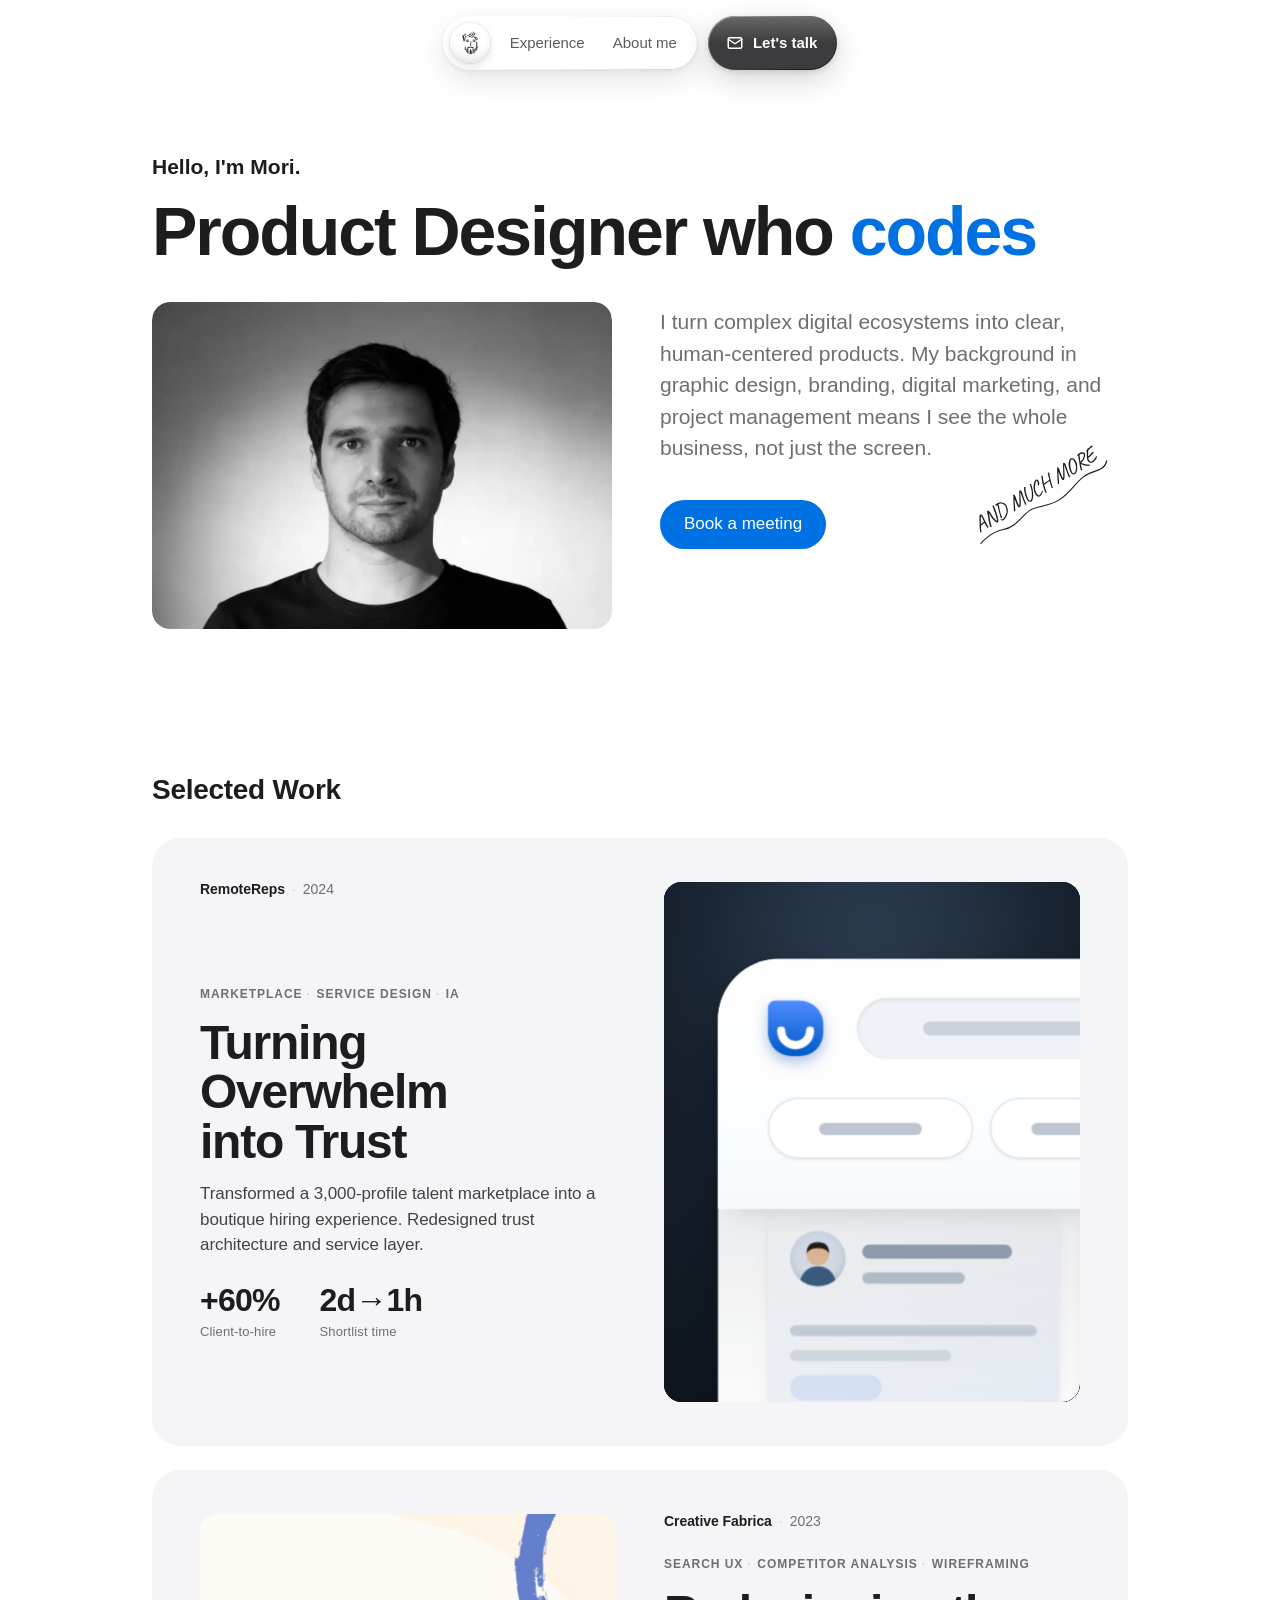
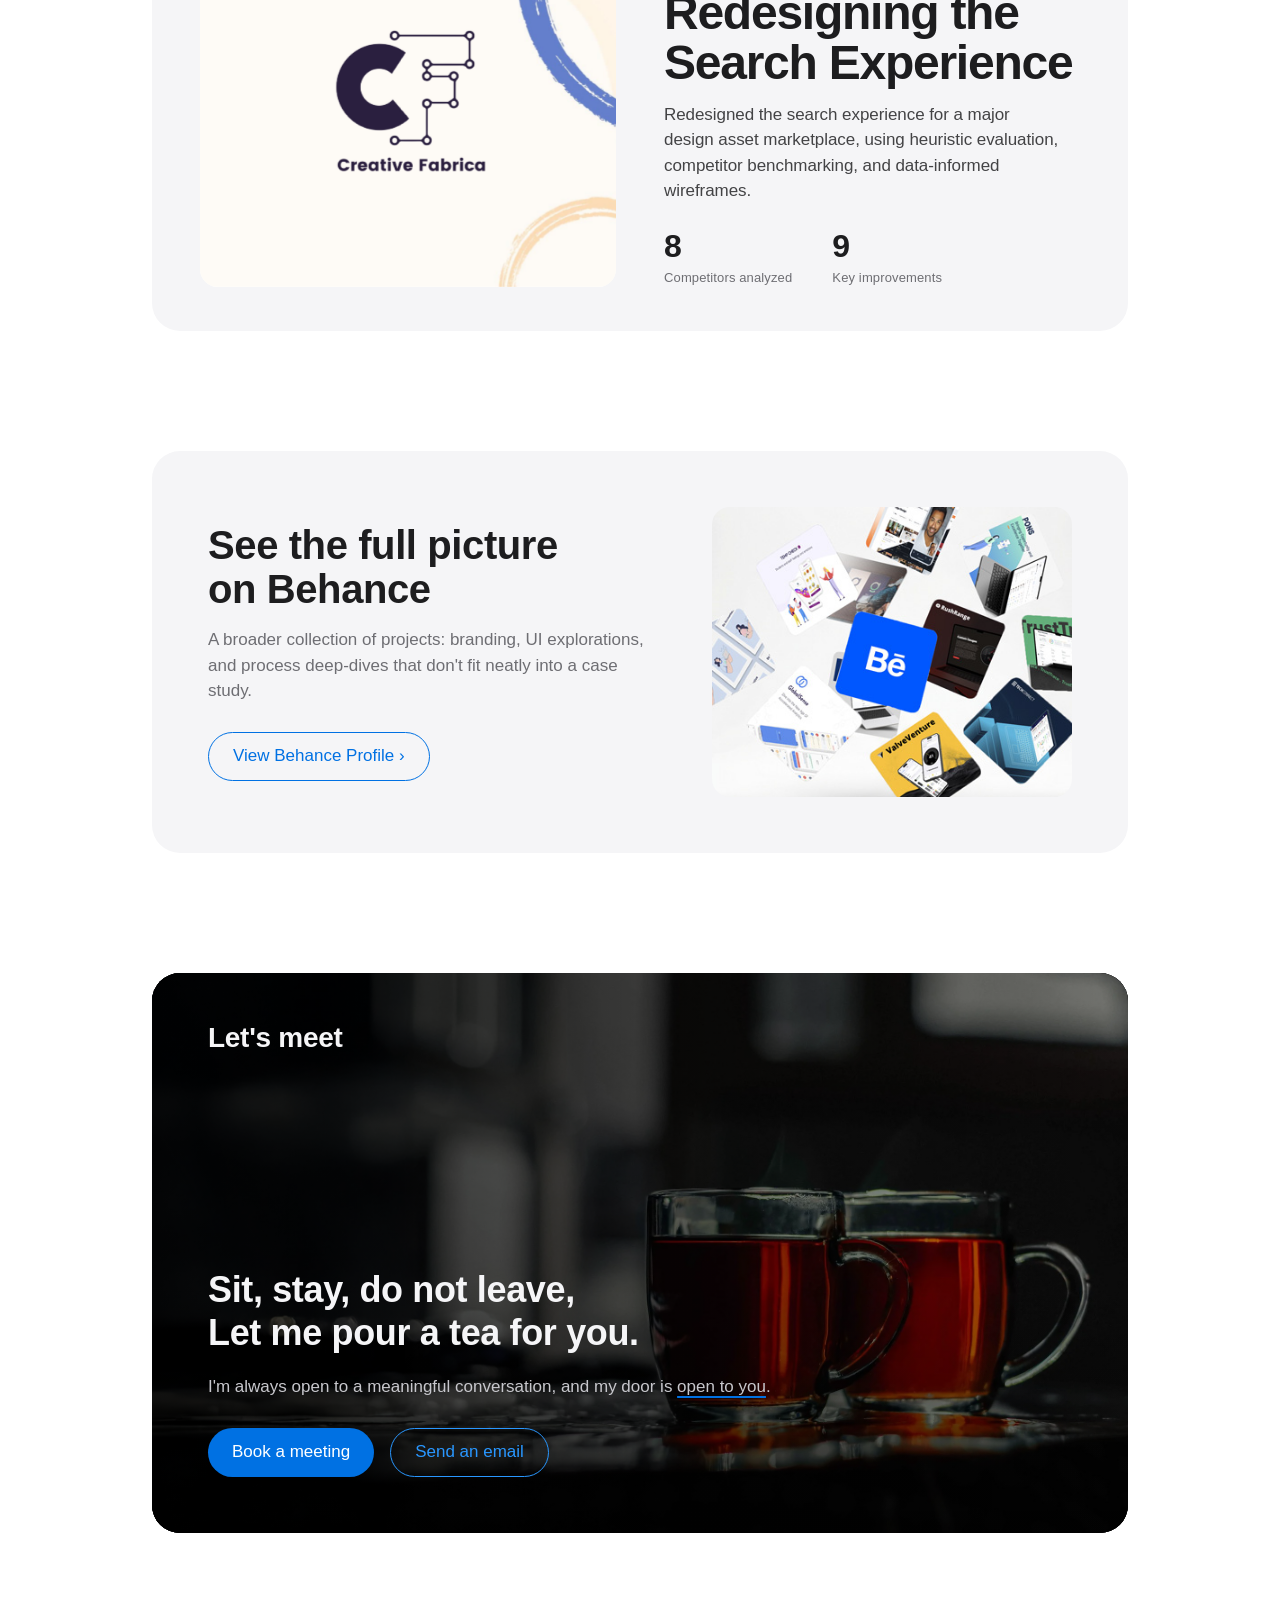
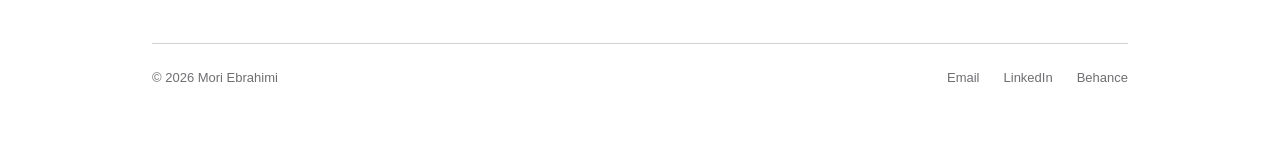
==== commit 876b1487: "Standalone Let's talk glass button, taller hero frame, +13 years - Nav: CTA moves out of the pill in" ====
--- a/index.html
+++ b/index.html
@@ -5,7 +5,7 @@
 <meta name="viewport" content="width=device-width,initial-scale=1"/>
 <title>Mori Ebrahimi | Lead Product Designer</title>
 <link rel="icon" type="image/png" href="favicon.png"/>
-<link rel="stylesheet" href="style.css?v=20260908y"/>
+<link rel="stylesheet" href="style.css?v=20260909c"/>
 </head>
 <body>
 <!--
@@ -15,8 +15,9 @@
 system SF type (semibold negative-tracked display, gray 21px subheads), pill
 buttons and links in Apple blue #0071e3.
 STORY: Visitor learns who Mori is, sees outcome-led work, and books a meeting.
-FIRST VIEWPORT: Floating black glass nav pill (avatar, links, "Get in Touch")
-that collapses to "Let's talk" on scroll down; left-aligned greeting;
+FIRST VIEWPORT: Floating Liquid Glass nav pill (avatar, links) with a separate
+glass "Let's talk" button beside it; on scroll the button folds away and the
+pill collapses to avatar + "Let's talk"; left-aligned greeting;
 "Product Designer who [codes/builds/ships/solves]" headline with the verb
 swapping in blue; delayed-start intro video beside a gray bio and the blue
 Book-a-meeting pill.
@@ -34,12 +35,12 @@
       <div class="nav-full">
         <a href="/experience">Experience</a>
         <a href="/aboutme">About me</a>
-        <a class="nav-cta" href="mailto:hello@mortzart.com"><svg class="nav-cta-icon" width="18" height="18" viewBox="0 0 24 24" fill="none" stroke="currentColor" stroke-width="2" stroke-linecap="round" stroke-linejoin="round" aria-hidden="true"><rect x="3" y="5" width="18" height="14" rx="2"/><path d="m3 7 9 6 9-6"/></svg><span class="nav-cta-label">Get in Touch</span></a>
       </div>
       <a class="nav-compact" href="mailto:hello@mortzart.com" tabindex="-1" aria-hidden="true">
         <span class="nav-compact-label">Let's talk</span><span class="nav-status-dot"></span>
       </a>
     </div>
+  <a class="nav-talk" href="mailto:hello@mortzart.com"><svg class="nav-talk-icon" width="18" height="18" viewBox="0 0 24 24" fill="none" stroke="currentColor" stroke-width="2" stroke-linecap="round" stroke-linejoin="round" aria-hidden="true"><rect x="3" y="5" width="18" height="14" rx="2"/><path d="m3 7 9 6 9-6"/></svg><span class="nav-talk-label">Let's talk</span></a>
   </nav>
 
   <header class="hero">
@@ -186,6 +187,6 @@
   </div>
 
 </div>
-<script src="main.js?v=20260908f"></script>
+<script src="main.js?v=20260909a"></script>
 </body>
 </html>
--- a/style.css
+++ b/style.css
@@ -54,6 +54,7 @@
   display: flex;
   justify-content: center;
   align-items: center;
+  gap: 10px;
   pointer-events: none;
 }
 nav > * { pointer-events: auto; }
@@ -63,7 +64,7 @@
    scrolls beneath, picks up its colour, and carries a refractive rim that reads
    as a lit edge. Over the black "Let's meet" chapter (body.is-dark) the same
    material reads dark, like glass picking up its ground. */
-.nav-pill {
+.nav-pill, .nav-talk {
   position: relative;
   isolation: isolate;
   display: flex;
@@ -84,7 +85,7 @@
 .nav-pill > * { position: relative; z-index: 1; }
 /* Refractive rim: a 1px gradient stroke, bright where light enters (top-left),
    falling to a faint dark edge where the glass thickens (bottom-right). */
-.nav-pill::before {
+.nav-pill::before, .nav-talk::before {
   content: '';
   position: absolute;
   inset: 0;
@@ -104,7 +105,7 @@
   transition: opacity 0.8s ease;
 }
 /* Specular sheen across the upper face */
-.nav-pill::after {
+.nav-pill::after, .nav-talk::after {
   content: '';
   position: absolute;
   inset: 1px;
@@ -273,6 +274,66 @@
 }
 .nav-cta:hover .nav-cta-icon, .nav-cta:hover .nav-cta-label { transform: scale(1.06); }
 
+/* Standalone glass button beside the pill. Same material; folds away as the pill collapses */
+.nav-talk {
+  flex: none;
+  gap: 9px;
+  padding: 0 20px 0 18px;
+  color: var(--text);
+  font-size: 15px;
+  font-weight: 600;
+  white-space: nowrap;
+  overflow: hidden;
+  max-width: 220px;
+  opacity: 1;
+  visibility: visible;
+  transition:
+    max-width 0.45s cubic-bezier(0.4, 0, 0.2, 1),
+    padding 0.45s cubic-bezier(0.4, 0, 0.2, 1),
+    margin 0.45s cubic-bezier(0.4, 0, 0.2, 1),
+    opacity 0.25s ease 0.1s,
+    visibility 0s linear 0s,
+    background-color 0.35s ease, color 0.8s ease, box-shadow 0.5s ease;
+}
+.nav-talk-icon, .nav-talk-label {
+  transform-origin: center;
+  transition: transform 0.35s cubic-bezier(0.32, 1.35, 0.42, 1);
+}
+/* Inverted tint: ink glass on the light page, white glass over the dark chapter */
+.nav-talk {
+  background-color: rgba(29, 29, 31, 0.86);
+  color: #FFFFFF;
+  box-shadow:
+    inset 0 1px 1px rgba(255, 255, 255, 0.28),
+    inset 0 -1px 1px rgba(0, 0, 0, 0.3),
+    0 10px 30px rgba(0, 0, 0, 0.16),
+    0 2px 6px rgba(0, 0, 0, 0.12);
+}
+.nav-talk::before {
+  background: linear-gradient(135deg,
+    rgba(255, 255, 255, 0.55) 0%,
+    rgba(255, 255, 255, 0.18) 30%,
+    rgba(0, 0, 0, 0.2) 70%,
+    rgba(0, 0, 0, 0.45) 100%);
+}
+.nav-talk::after { background: linear-gradient(180deg, rgba(255, 255, 255, 0.22) 0%, rgba(255, 255, 255, 0) 50%); }
+.nav-talk:hover { background-color: rgba(44, 44, 47, 0.9); }
+.nav-talk:hover .nav-talk-icon, .nav-talk:hover .nav-talk-label { transform: scale(1.06); }
+.nav-talk:active .nav-talk-icon, .nav-talk:active .nav-talk-label { transform: scale(0.97); }
+nav.scrolled .nav-talk {
+  max-width: 0;
+  padding: 0;
+  margin-left: -10px;                   /* swallow the nav gap so the pill re-centres */
+  opacity: 0;
+  visibility: hidden;
+  transition:
+    max-width 0.45s cubic-bezier(0.4, 0, 0.2, 1),
+    padding 0.45s cubic-bezier(0.4, 0, 0.2, 1),
+    margin 0.45s cubic-bezier(0.4, 0, 0.2, 1),
+    opacity 0.2s ease,
+    visibility 0s linear 0.45s;
+}
+
 .nav-compact {
   gap: 10px;
   color: var(--text);
@@ -317,7 +378,7 @@
     visibility 0s linear 0s;
 }
 @media (prefers-reduced-motion: reduce) {
-  .nav-full, .nav-compact, nav.scrolled .nav-full, nav.scrolled .nav-compact { transition: none; }
+  .nav-full, .nav-compact, .nav-talk, nav.scrolled .nav-full, nav.scrolled .nav-compact, nav.scrolled .nav-talk { transition: none; }
   .nav-lens.ready { transition: opacity 0.3s ease; }
   .nav-full a, .nav-avatar img, .nav-cta-icon, .nav-cta-label { transition: none; }
   .nav-status-dot { animation: none; }
@@ -349,7 +410,7 @@
 }
 .hero-frame {
   width: 100%;
-  aspect-ratio: 16 / 9;
+  height: 327px;                        /* 460px column → 327px tall (was 297px, +10%) */
   border-radius: var(--r-md);
   overflow: hidden;
   background: var(--bg2);
@@ -361,8 +422,8 @@
   width: 100%;
   height: 100%;
   object-fit: cover;
-  /* Frame stays fixed; the footage is zoomed 115% inside it and cropped by overflow: hidden */
-  transform: scale(1.15);
+  /* Frame stays fixed; the footage sits at 100% (cover) — zoomed out from the earlier 115% */
+  transform: scale(1);
   transform-origin: center;
 }
 .hero-copy { padding-top: 4px; }
@@ -1284,7 +1345,7 @@
 body.is-dark .btn-hello-sec:hover { background: var(--accent); color: #000000; }
 body.is-dark ::selection { background: var(--accent); color: #000000; }
 /* Nav glass over the black chapter: same pill, now reading as black glass */
-body.is-dark .nav-pill,
+body.is-dark .nav-pill, body.is-dark .nav-talk,
 body.is-dark nav.scrolled .nav-pill {
   background-color: rgba(0, 0, 0, 0.55);
   border-color: rgba(255, 255, 255, 0.18);
@@ -1293,8 +1354,8 @@
     inset 0 1px 0 rgba(255, 255, 255, 0.28),
     inset 0 -1px 0 rgba(255, 255, 255, 0.06);
 }
-body.is-dark .nav-pill::before { opacity: 0.35; }
-body.is-dark .nav-pill::after { opacity: 0.12; }
+body.is-dark .nav-pill::before, body.is-dark .nav-talk::before { opacity: 0.35; }
+body.is-dark .nav-pill::after, body.is-dark .nav-talk::after { opacity: 0.12; }
 body.is-dark .nav-lens {
   background-color: rgba(255, 255, 255, 0.16);
   box-shadow:
@@ -1318,6 +1379,25 @@
 body.is-dark .nav-lens.on-avatar::after { opacity: 1; }
 body.is-dark .nav-lens::after { opacity: 0.55; }
 body.is-dark .nav-full a { color: #FFFFFF; }
+body.is-dark .nav-talk {
+  background-color: rgba(255, 255, 255, 0.9);
+  color: #1D1D1F;
+  box-shadow:
+    inset 0 1px 1px rgba(255, 255, 255, 1),
+    inset 0 -1px 1px rgba(0, 0, 0, 0.06),
+    0 10px 30px rgba(0, 0, 0, 0.45),
+    0 0 0 1px rgba(255, 255, 255, 0.25);
+}
+body.is-dark .nav-talk::before {
+  opacity: 1;
+  background: linear-gradient(135deg,
+    rgba(255, 255, 255, 1) 0%,
+    rgba(255, 255, 255, 0.35) 30%,
+    rgba(0, 0, 0, 0.06) 70%,
+    rgba(0, 0, 0, 0.14) 100%);
+}
+body.is-dark .nav-talk::after { opacity: 1; background: linear-gradient(180deg, rgba(255, 255, 255, 0.75) 0%, rgba(255, 255, 255, 0) 50%); }
+body.is-dark .nav-talk:hover { background-color: #FFFFFF; }
 body.is-dark .nav-compact { color: #FFFFFF; }
 body.is-dark .nav-cta { background: #FFFFFF; color: #1D1D1F !important; }
 body.is-dark .nav-lens.clear, body.is-dark .nav-lens.clear.hover {
@@ -1337,8 +1417,10 @@
 /* Accessibility: honour Reduce Transparency, on both grounds */
 @media (prefers-reduced-transparency: reduce) {
   .nav-pill { background-color: rgba(255, 255, 255, 0.96); backdrop-filter: none; -webkit-backdrop-filter: none; }
+  .nav-talk { background-color: #1D1D1F; backdrop-filter: none; -webkit-backdrop-filter: none; }
   .nav-lens { background-color: #FFFFFF; }
   body.is-dark .nav-pill { background-color: rgba(28, 28, 30, 0.96); }
+  body.is-dark .nav-talk { background-color: #FFFFFF; }
   body.is-dark .nav-lens { background-color: rgba(255, 255, 255, 0.22); }
 }
 
@@ -1348,6 +1430,10 @@
 
   nav { top: 12px; padding: 0 16px; }
   .nav-pill { height: 48px; padding: 0 6px; }
+  .nav-talk { height: 48px; padding: 0 15px; max-width: 48px; }
+  .nav-talk-label { display: none; }
+  nav { gap: 8px; }
+  nav.scrolled .nav-talk { margin-left: -8px; }
   .nav-avatar { width: 36px; height: 36px; }
   .nav-full a { font-size: 14px; padding: 0 10px; height: 36px; }
   .nav-cta { height: 36px; width: 36px; padding: 0 !important; margin-left: 4px; justify-content: center; }
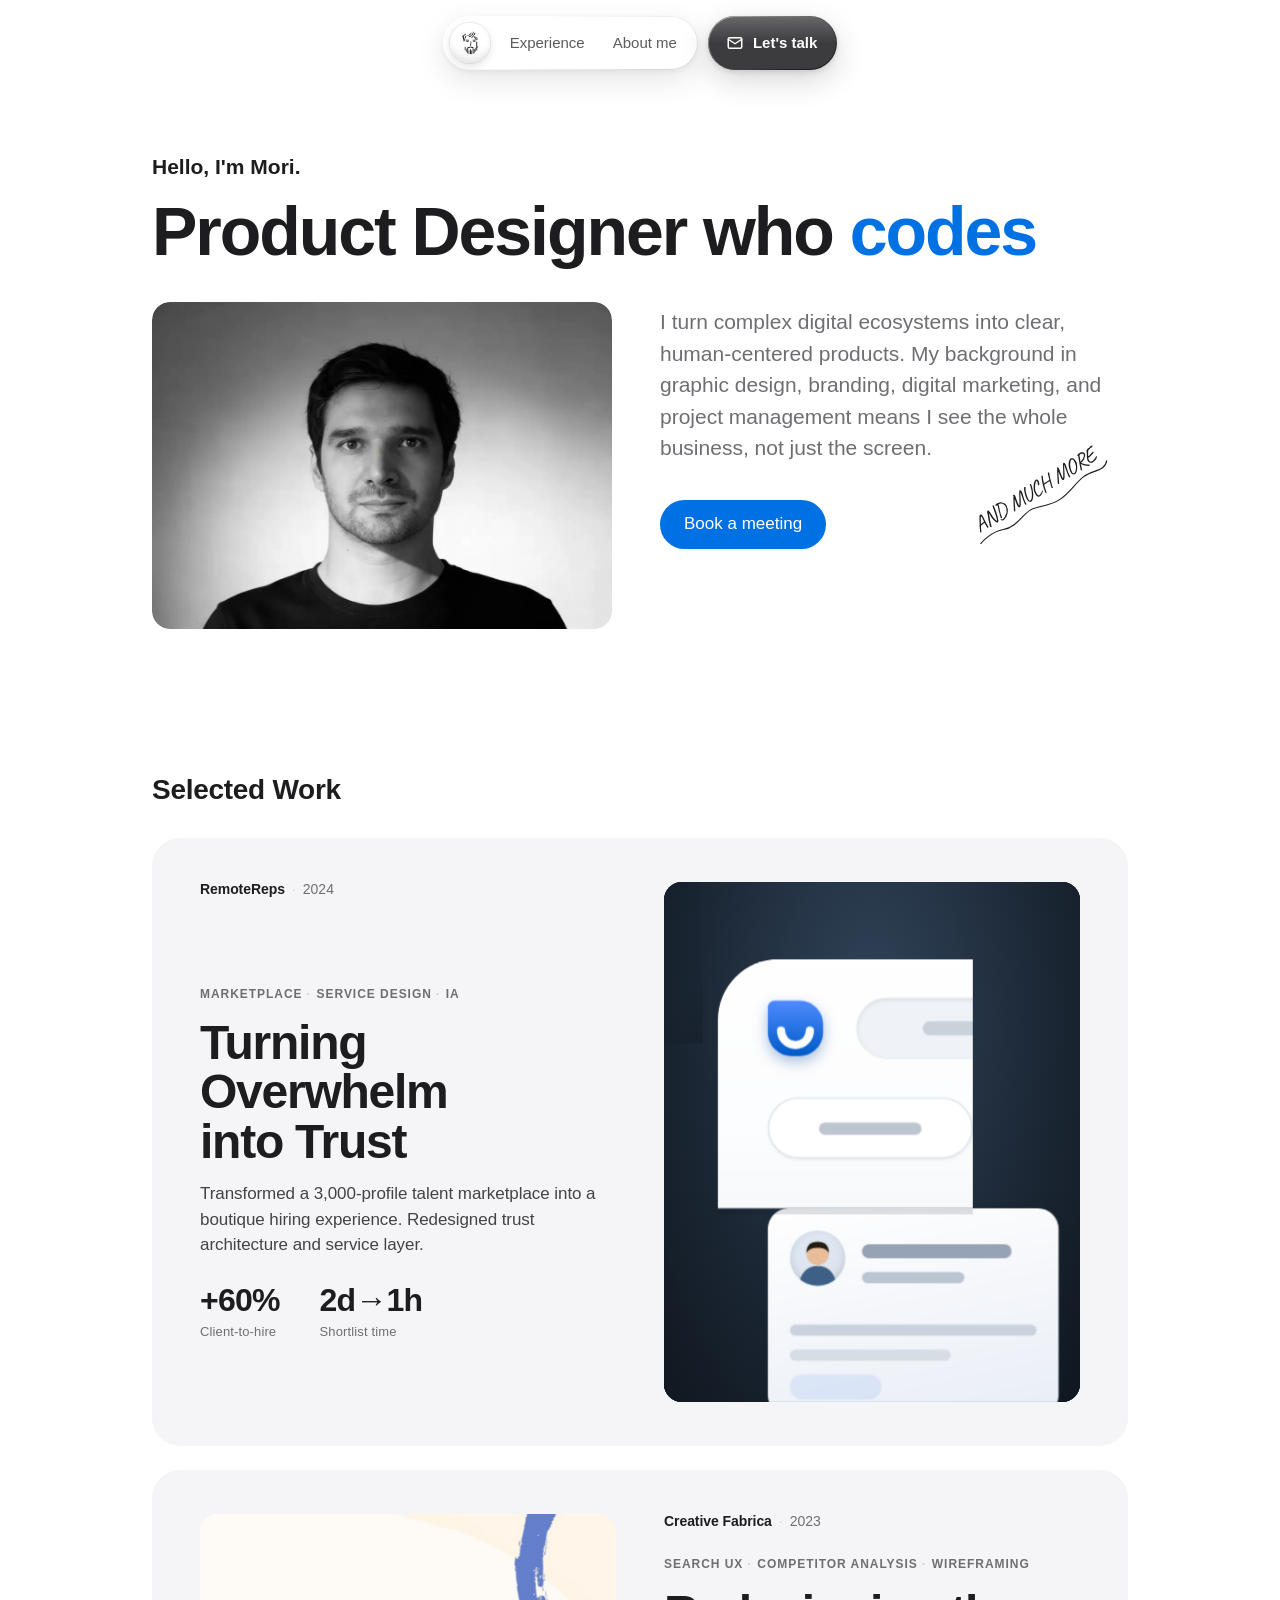
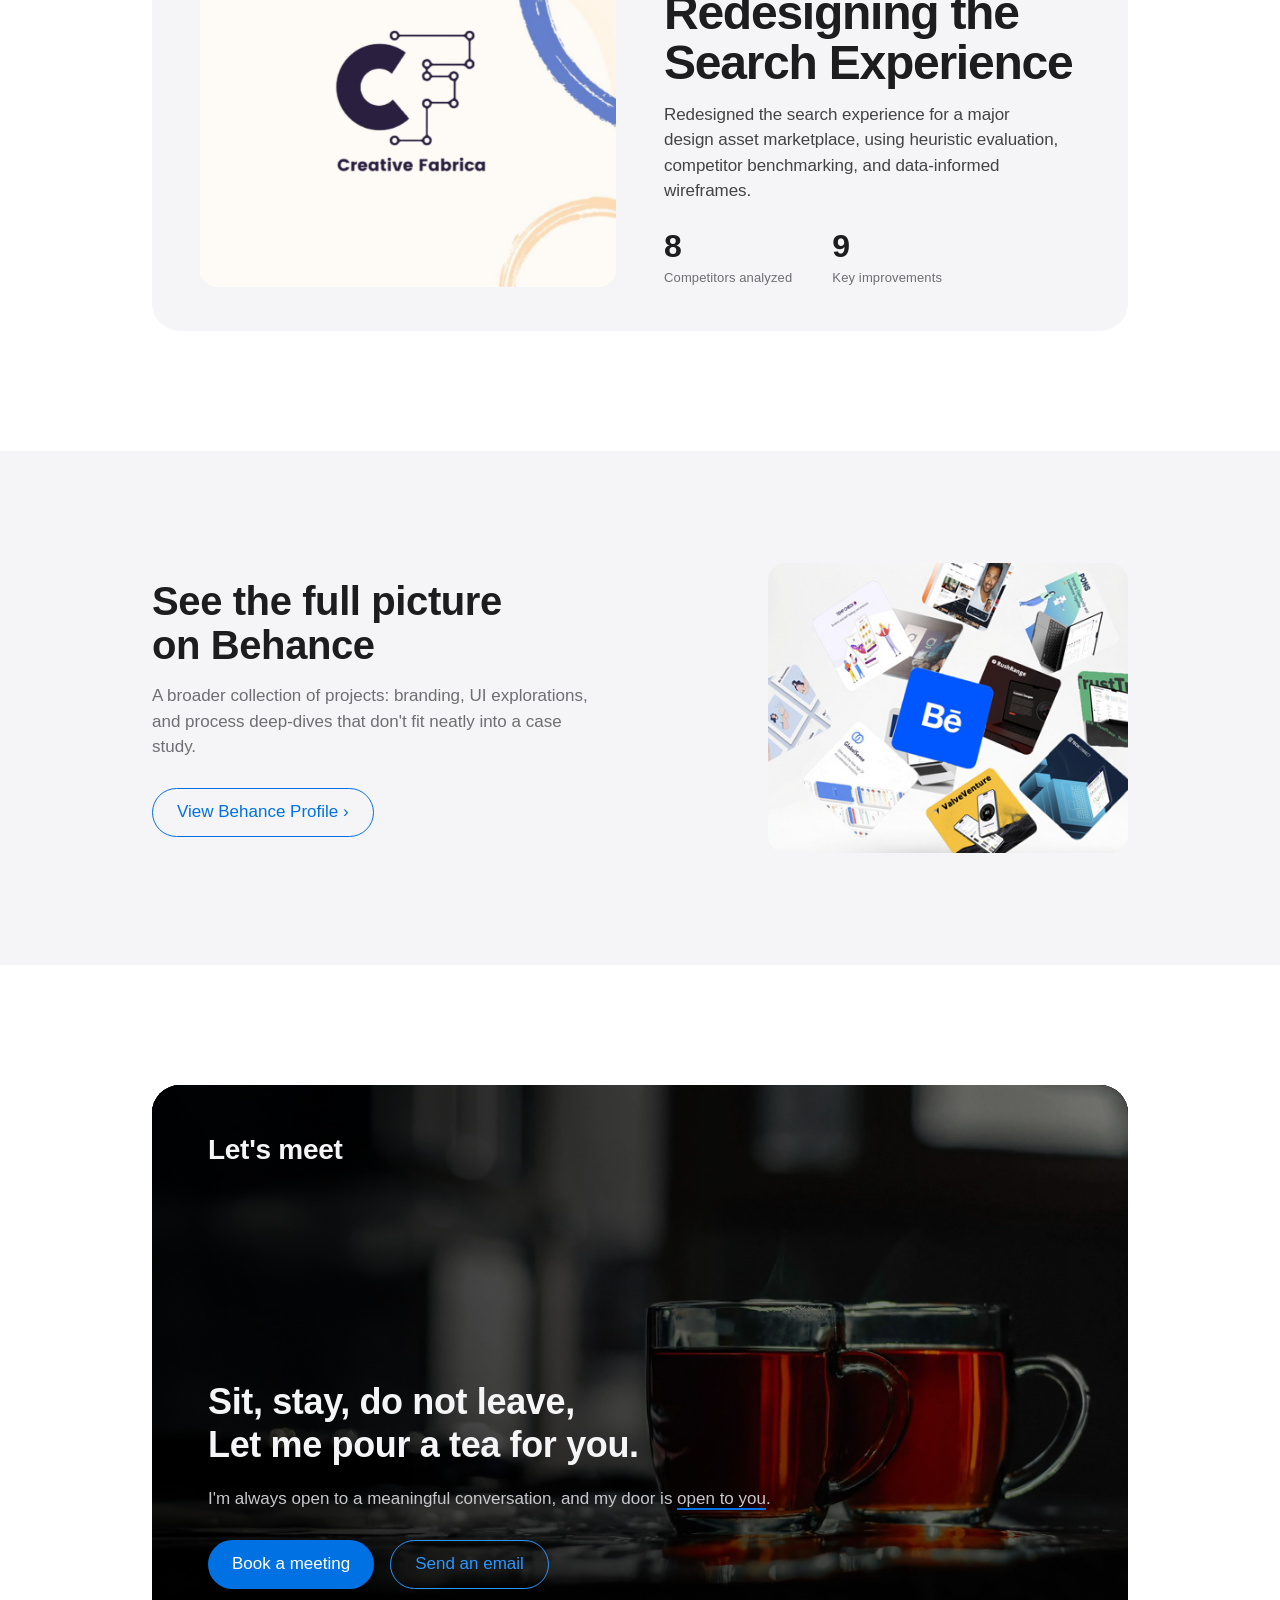
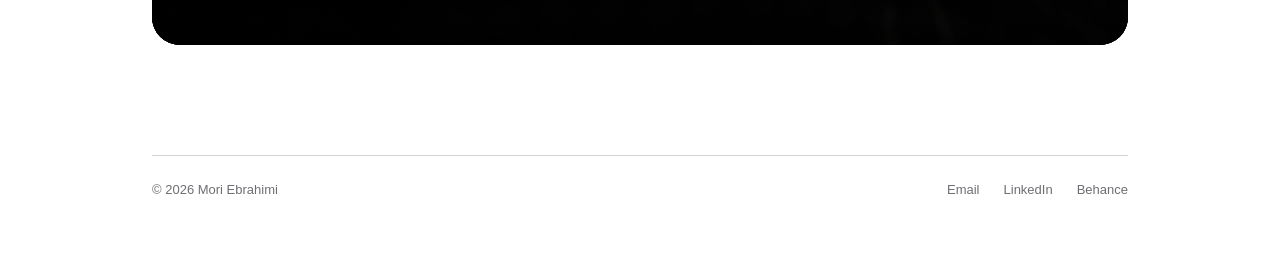
==== commit 6c539986: "Behance section as a full-bleed gray band with taller padding Co-Authored-By: Claude Fable 5.1 <nore" ====
--- a/index.html
+++ b/index.html
@@ -5,7 +5,7 @@
 <meta name="viewport" content="width=device-width,initial-scale=1"/>
 <title>Mori Ebrahimi | Lead Product Designer</title>
 <link rel="icon" type="image/png" href="favicon.png"/>
-<link rel="stylesheet" href="style.css?v=20260909c"/>
+<link rel="stylesheet" href="style.css?v=20260909f"/>
 </head>
 <body>
 <!--
--- a/style.css
+++ b/style.css
@@ -697,11 +697,16 @@
 .project:nth-child(even) > * { direction: ltr; }
 
 /* ══════════ BEHANCE SECTION ══════════ */
+/* Full-bleed gray band: breaks out of the 1024px page column to the viewport edges,
+   while the content stays aligned to the page column via --gutter */
 .behance-section {
+  --gutter: max(24px, calc((100vw - 1024px) / 2 + 24px));
+  width: 100vw;
+  margin-left: calc(50% - 50vw);
   margin-bottom: 120px;
-  padding: 56px;
+  padding: 112px var(--gutter);
   background: var(--bg2);
-  border-radius: var(--r-lg);
+  border-radius: 0;
   display: flex;
   align-items: center;
   gap: 56px;
@@ -1453,8 +1458,9 @@
     flex-direction: column;
     align-items: flex-start;
     gap: 32px;
-    padding: 28px 24px;
-    border-radius: var(--r-md);
+    --gutter: 20px;
+    padding: 56px var(--gutter);
+    border-radius: 0;
   }
   .behance-img { flex: none; width: 100%; }
 
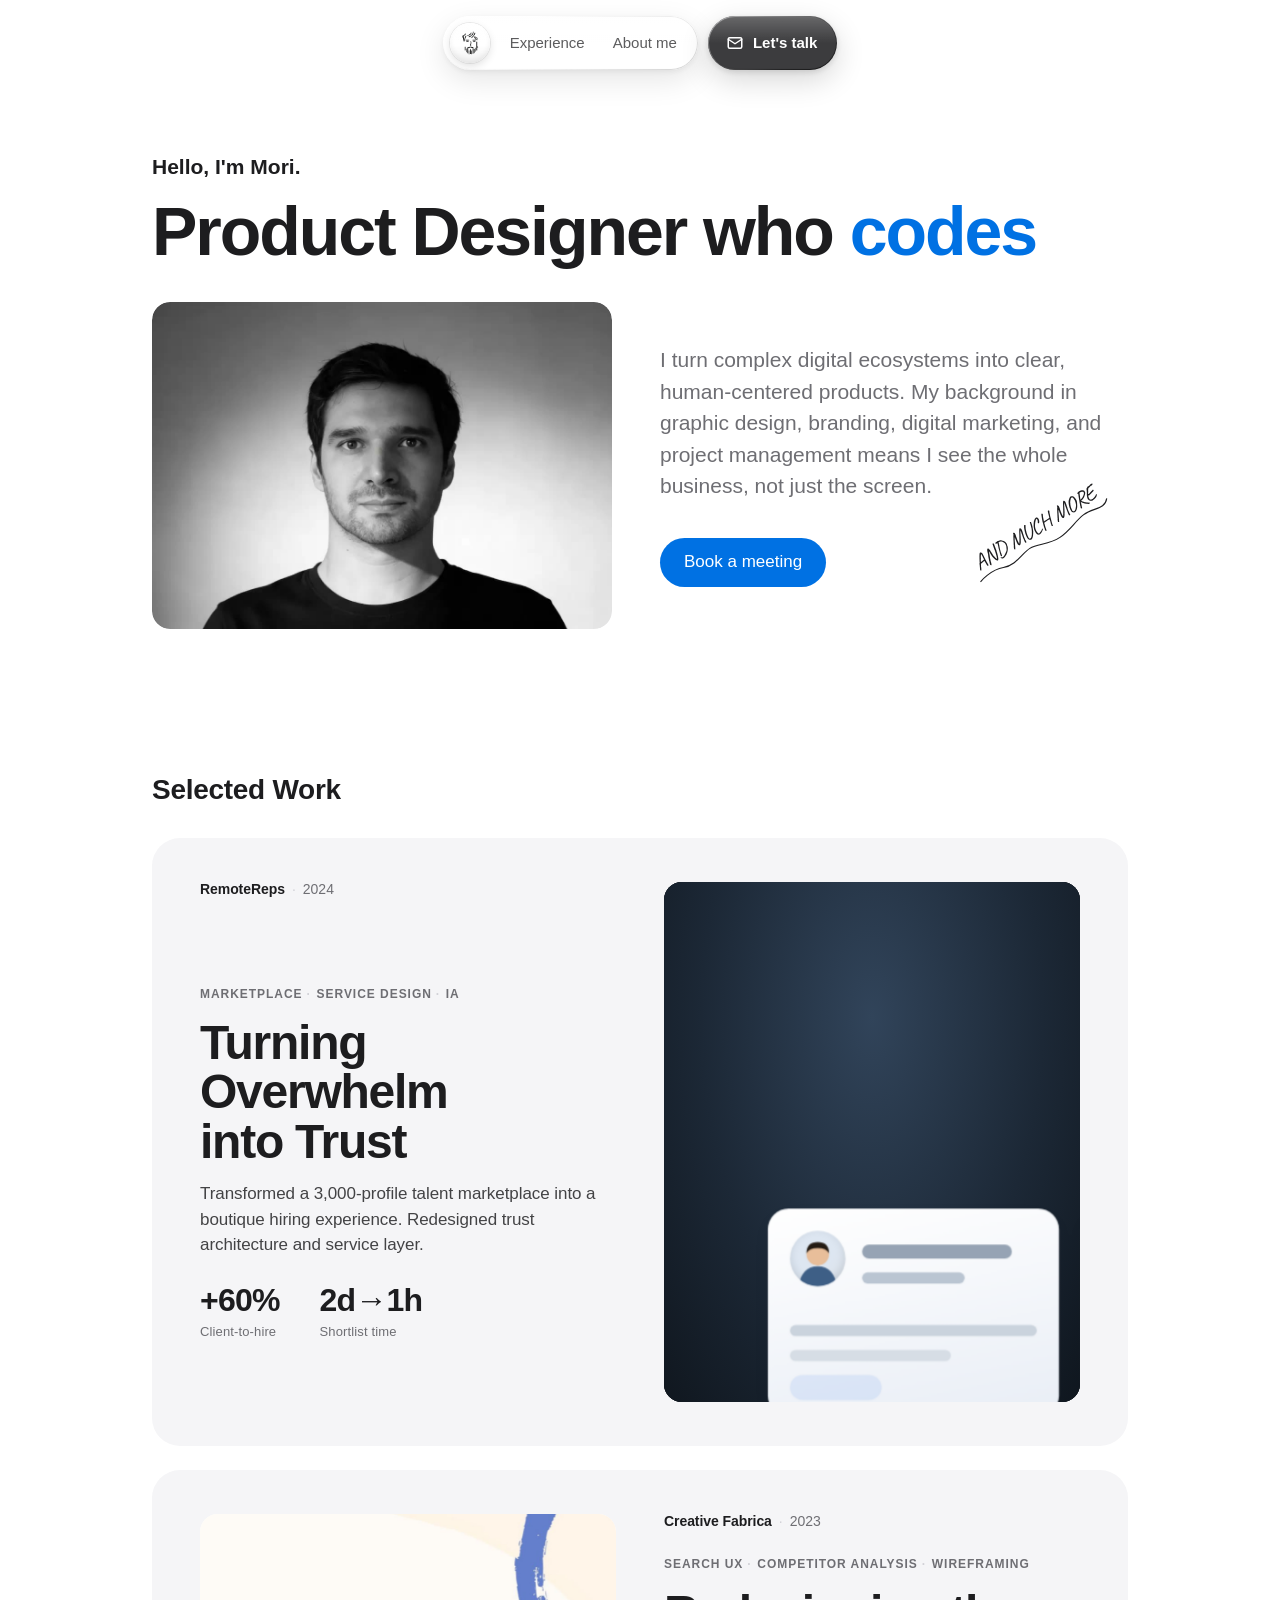
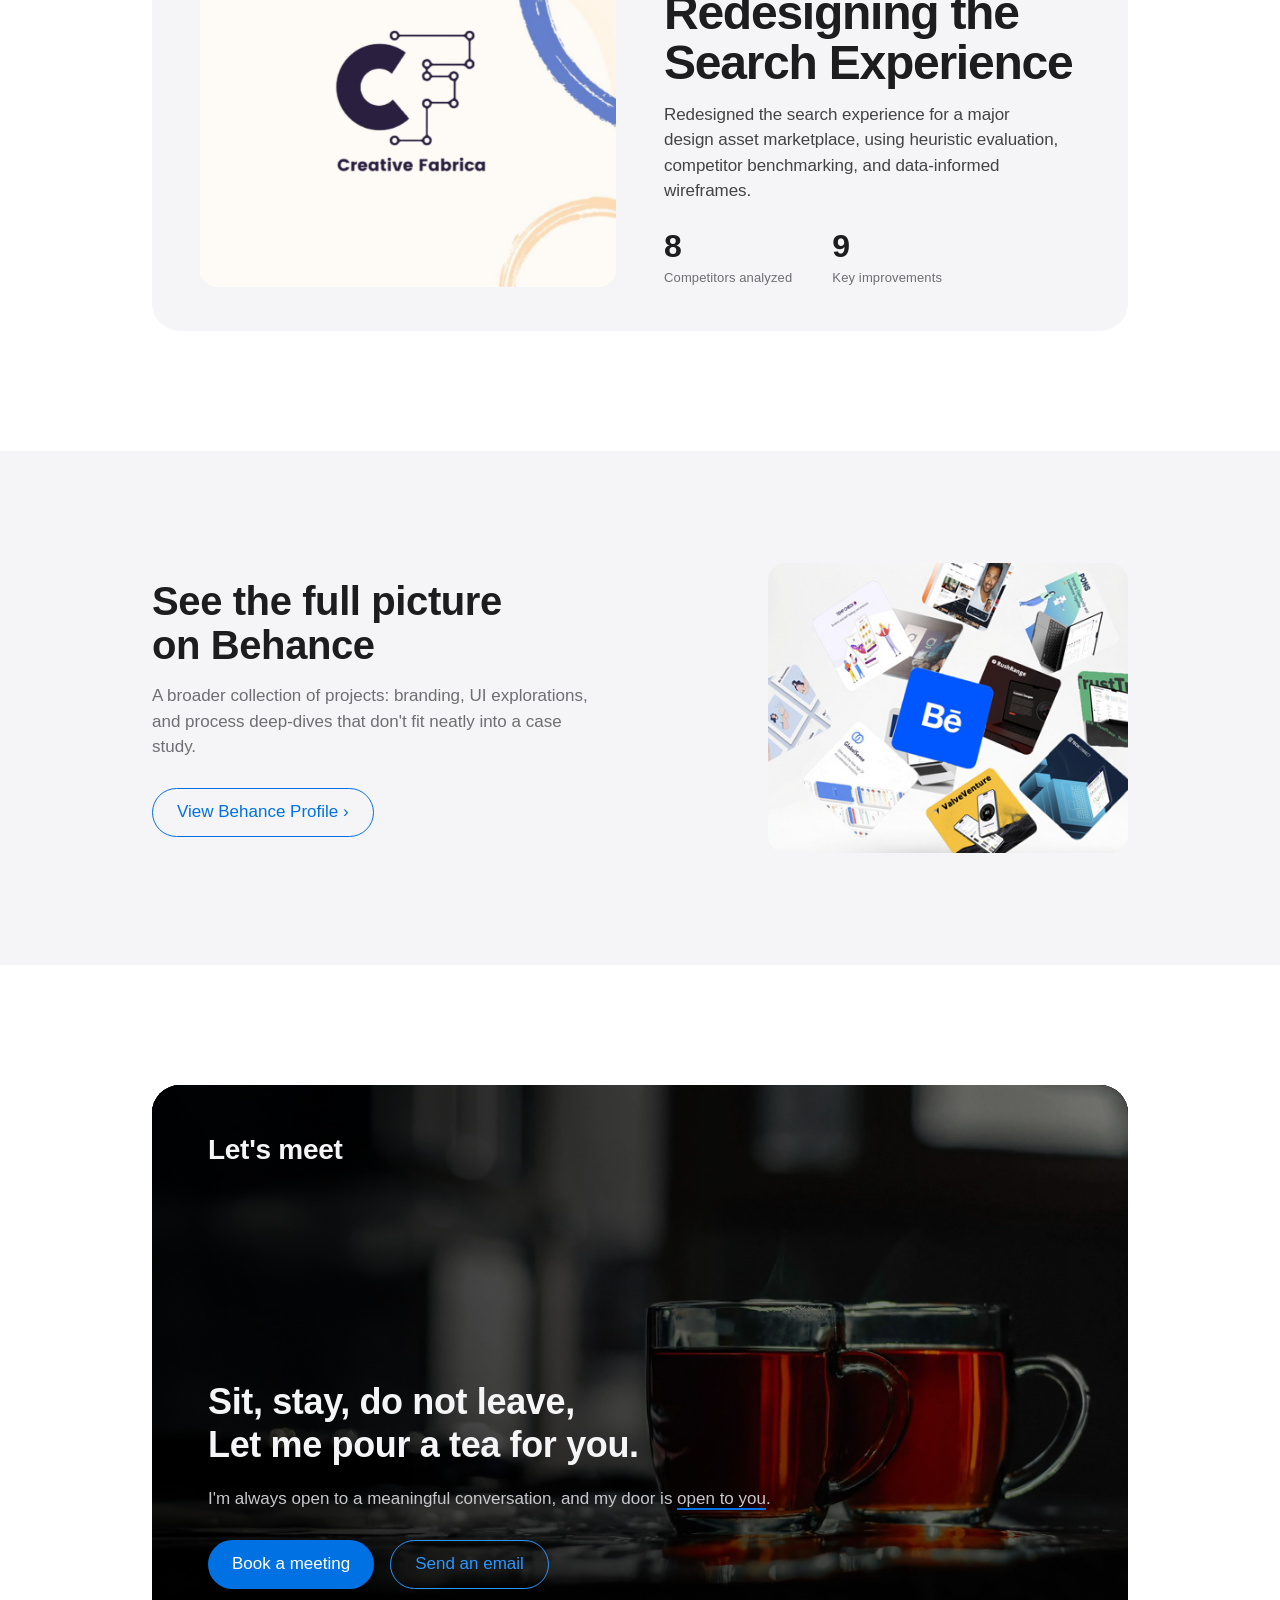
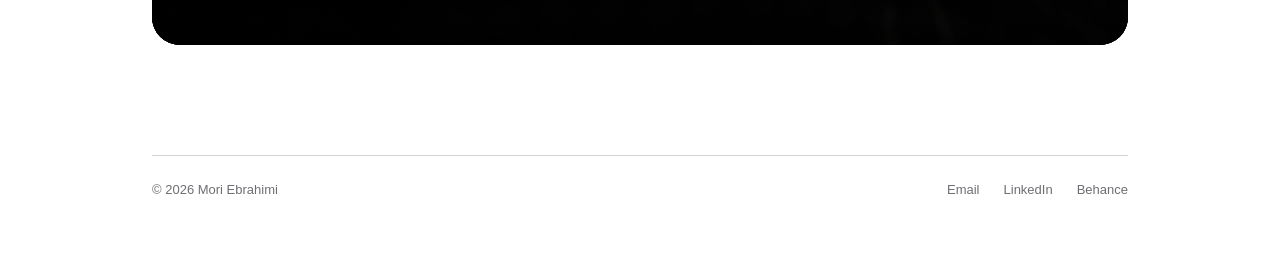
==== commit 562c4cfd: "Hero: vertically centre the copy against the video frame Co-Authored-By: Claude Fable 5.1 <noreply@a" ====
--- a/index.html
+++ b/index.html
@@ -5,7 +5,7 @@
 <meta name="viewport" content="width=device-width,initial-scale=1"/>
 <title>Mori Ebrahimi | Lead Product Designer</title>
 <link rel="icon" type="image/png" href="favicon.png"/>
-<link rel="stylesheet" href="style.css?v=20260909f"/>
+<link rel="stylesheet" href="style.css?v=20260909g"/>
 </head>
 <body>
 <!--
--- a/style.css
+++ b/style.css
@@ -406,7 +406,7 @@
   display: grid;
   grid-template-columns: minmax(280px, 460px) 1fr;
   gap: 48px;
-  align-items: start;
+  align-items: center;
 }
 .hero-frame {
   width: 100%;
@@ -426,7 +426,7 @@
   transform: scale(1);
   transform-origin: center;
 }
-.hero-copy { padding-top: 4px; }
+.hero-copy { padding-top: 0; }
 .hero .highlight { color: var(--accent); }
 .hero-bio {
   font-size: 21px;
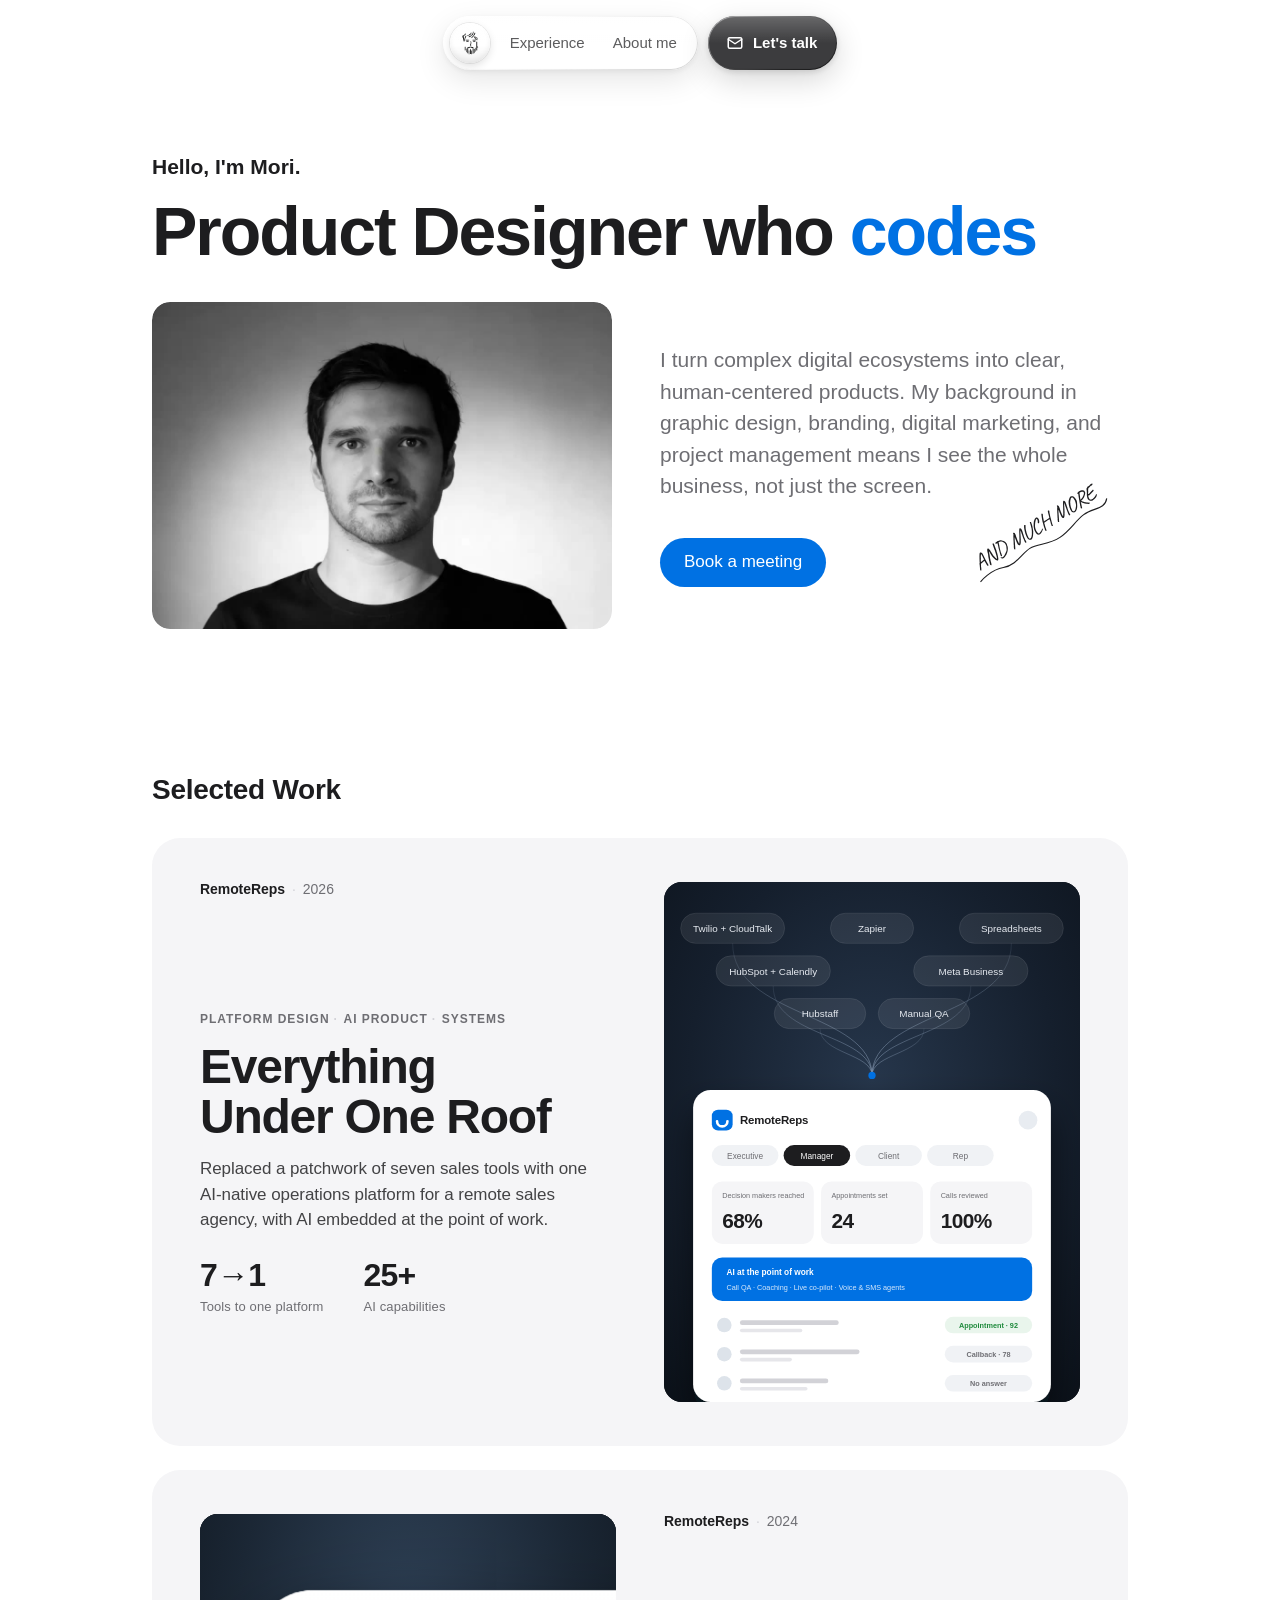
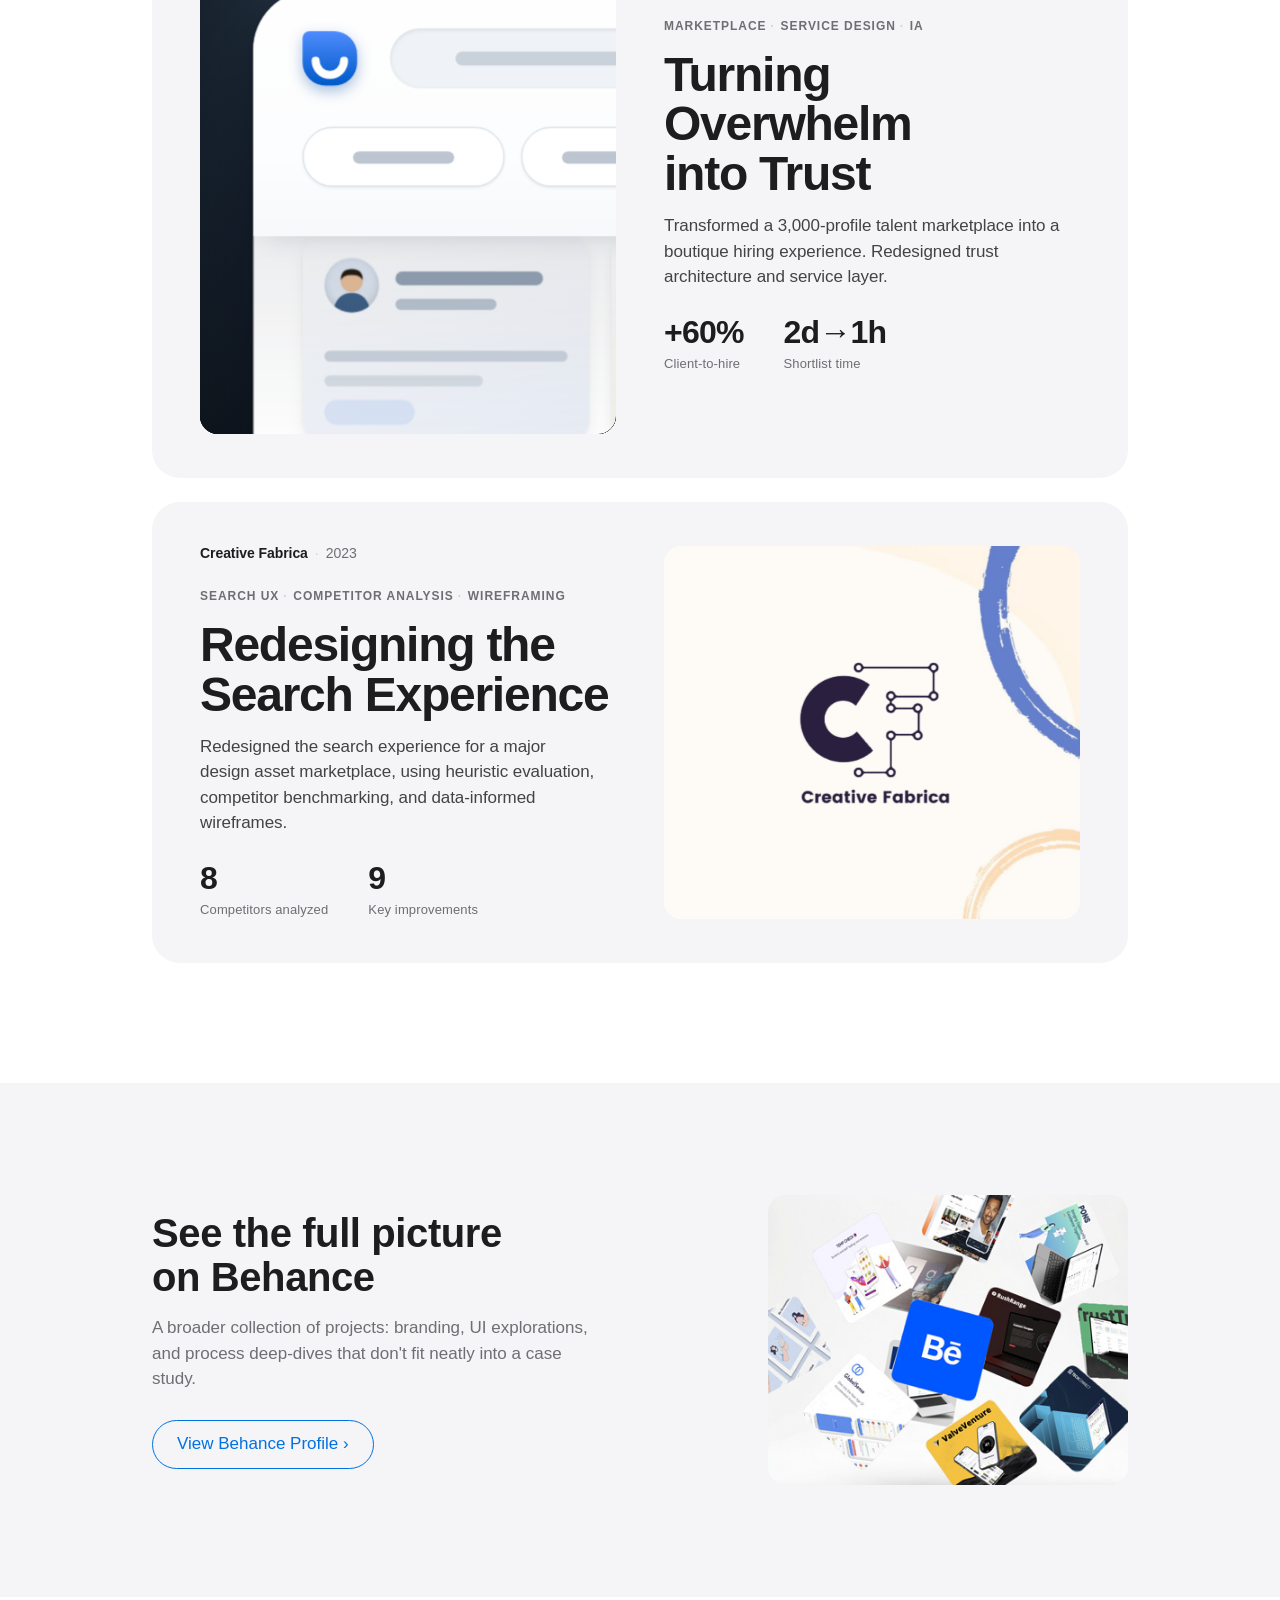
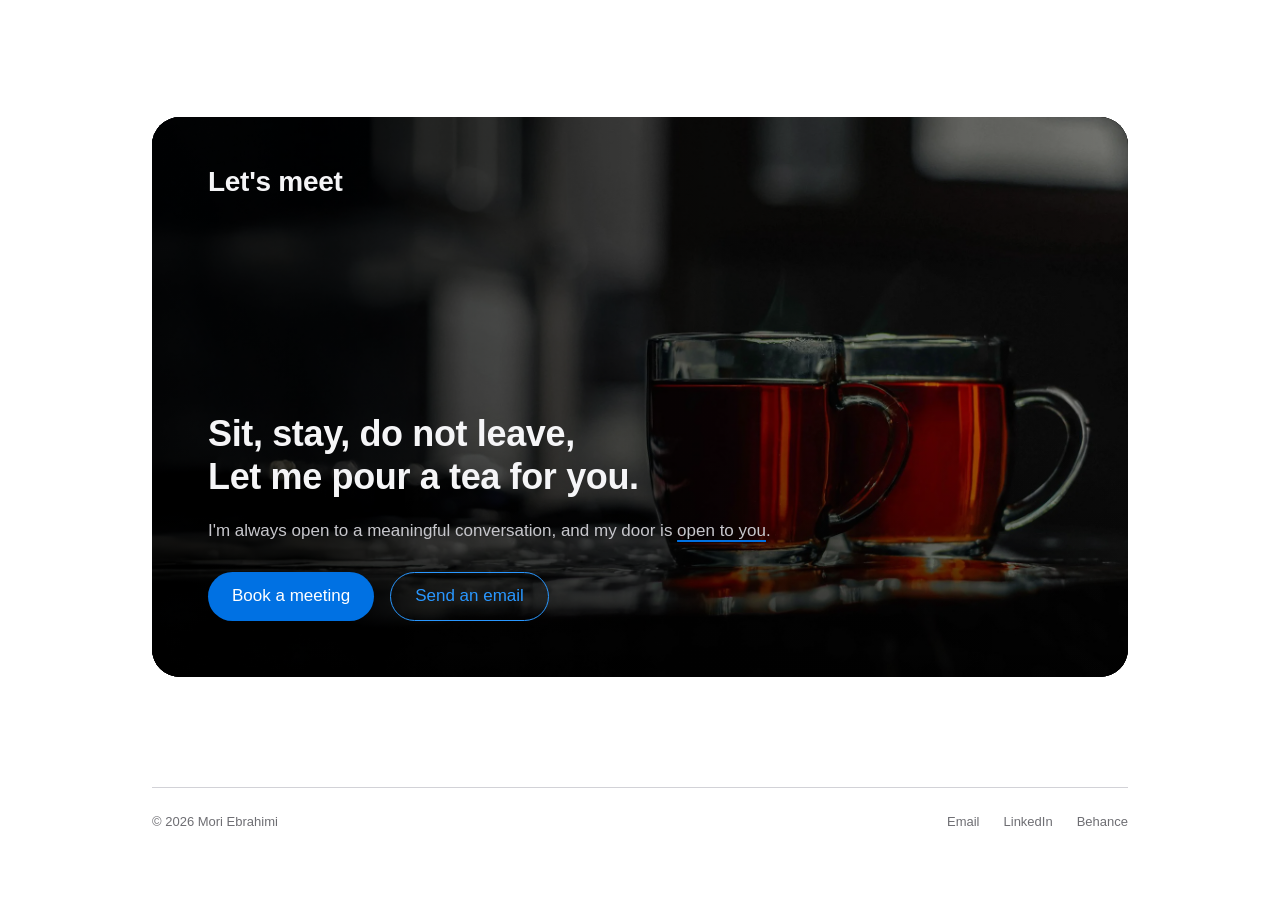
==== commit 3e78acd9: "RemoteReps case study: new page, home and projects cards, hero mosaic - New case study at /casestudy" ====
--- a/index.html
+++ b/index.html
@@ -5,7 +5,7 @@
 <meta name="viewport" content="width=device-width,initial-scale=1"/>
 <title>Mori Ebrahimi | Lead Product Designer</title>
 <link rel="icon" type="image/png" href="favicon.png"/>
-<link rel="stylesheet" href="style.css?v=20260909g"/>
+<link rel="stylesheet" href="style.css?v=20260909h"/>
 </head>
 <body>
 <!--
@@ -98,6 +98,28 @@
       <h2 class="sec-label">Selected Work</h2>
     </div>
 
+    <a href="/casestudy/remotereps" class="project fade-in">
+      <div class="p-img p-tall">
+        <img src="/casestudy/remotereps/images/card.svg?v=20260909" alt="RemoteReps operations platform"/>
+      </div>
+      <div class="p-info">
+        <div class="p-meta"><span class="p-client">RemoteReps</span><span class="p-year">2026</span></div>
+        <div class="p-top">
+          <div class="p-title">Everything Under One Roof</div>
+        </div>
+        <div class="p-tags">
+          <span class="p-tag">Platform Design</span>
+          <span class="p-tag">AI Product</span>
+          <span class="p-tag">Systems</span>
+        </div>
+        <div class="p-desc">Replaced a patchwork of seven sales tools with one AI-native operations platform for a remote sales agency, with AI embedded at the point of work.</div>
+        <div class="p-metrics">
+          <div><div class="p-metric-val">7→1</div><div class="p-metric-lbl">Tools to one platform</div></div>
+          <div><div class="p-metric-val">25+</div><div class="p-metric-lbl">AI capabilities</div></div>
+        </div>
+      </div>
+    </a>
+
     <a href="/casestudy/pons" class="project fade-in">
       <div class="p-img p-anim">
         <iframe class="p-anim-frame" src="/casestudy/pons/shortlist.html?v=20260908" title="The Shortlist: from 3,000 profiles to the right fit" loading="lazy" tabindex="-1" aria-hidden="true" scrolling="no"></iframe>
--- a/style.css
+++ b/style.css
@@ -596,6 +596,9 @@
 /* A card-owned layer over the iframe so hit-testing (and the cursor) stays in this
    document; Chrome's out-of-process frames otherwise flicker the cursor */
 .p-img.p-anim::after { content: ''; position: absolute; inset: 0; cursor: pointer; }
+/* Tall still: a 4:5 card artwork (RemoteReps) shares the animated slot's ratio so
+   the whole composition shows instead of being cropped to the copy column's height */
+.p-img.p-tall { aspect-ratio: 4 / 5; min-height: 0; align-self: center; background: #0B1119; }
 .project, .project * { cursor: pointer; }
 
 /* Card type: eyebrow → display title → lede → tabular figures. Display face for the
